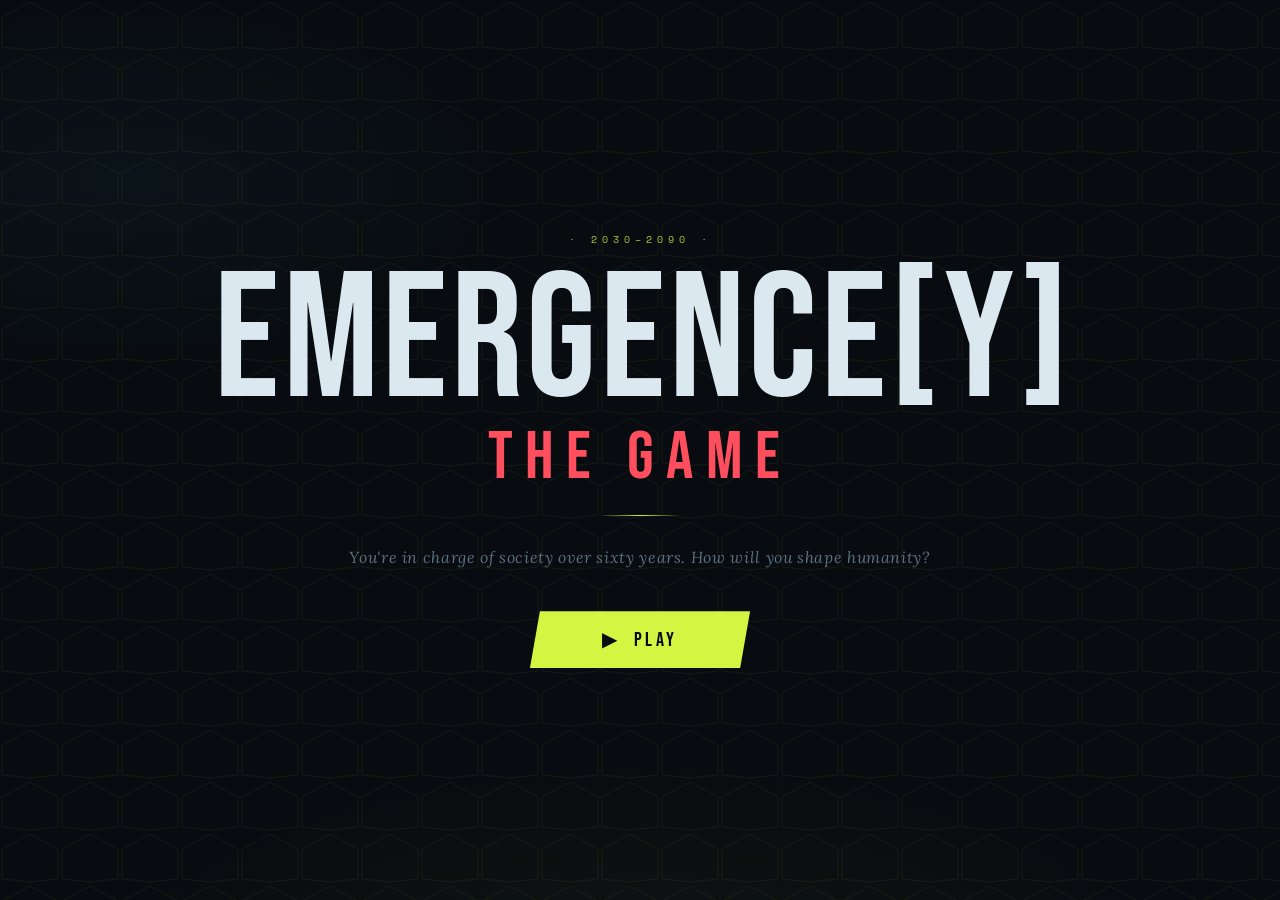
==== index.html @ 0a5143d5 "Add files via upload V10 of the emergence[y] game prototype" ====
<!DOCTYPE html>
<html lang="en">
<head>
<meta charset="UTF-8">
<meta name="viewport" content="width=device-width, initial-scale=1.0, minimum-scale=1.0">
<title>EMERGENCE[Y]: THE GAME</title>

<script>
const UI_TEXT = {
  pageTitle:         'EMERGENCE[Y]: THE GAME',
  landingEyebrow:    ' · 2030–2090 · ',
  landingTitleMain:  'EMERGENCE[Y]',
  landingTitleSub:   'THE GAME',
  landingTagline:    'You\'re in charge of society over sixty years. How will you shape humanity?',
  landingPlayButton: '▶ \u00a0PLAY',
  pathEyebrow:       'Choose Your Focus Area',
  pathHeading:       'How will you tackle<br>the world\'s big problems?',
  pathSubtitle:      'Pick a path.',
  gameWordmark:      'EMERGENCE[Y]',
  gameYearLabel:     'Current Year',
  roundFormat:       'Round {round} / {total}',
  eventTagFormat:    '▸ Event {round} of {total} · {path}',
  optionLetterFormat: 'Option {letter}',
  chooseLabel:       'What do you do?',
  sidebarLabel:      'Key Markers',
  statLabels: {
    economy:     'The Economy',
    healthcare:  'Healthcare',
    education:   'Education',
    social:      'Social Justice',
    environment: 'Environment',
  },
  endEarlyButton:    '⏹ \u00a0End Game Early',
  impactForecastLabel: 'likely effects (? = unknown until you choose)',
  overlayTag:        'What happens next',
  overlayContinueBtn: 'NEXT EVENT →',
  overlayIncreasing: '↑ INCREASING',
  overlayDecreasing: '↓ DECREASING',
  overlayNoChange:   '— NO CHANGE',
  hiddenEffectTag:   'hidden effect revealed',
  otherEffectsLabel: '— other effects —',
  endEyebrow:        'Simulation Complete',
  endTitle:          'YOUR RESULTS',
  endLocationYear:   '{location} · {year}',
  endLocation:       'Victoria',
  verdictEyebrow:    'What happened to Victoria?',
  playAgainButton:   '↺ \u00a0PLAY AGAIN',
  verdicts: {
    gildedWasteland: {
      title:     'The Gilded Wasteland',
      narrative: 'The economy is booming — jobs are up, businesses are thriving, and the numbers look great on paper. But the environment paid the price. Rivers are struggling, forests have shrunk, and the natural systems that keep everything else running have taken a serious hit. Future generations will inherit a wealthy society with a damaged planet.',
    },
    beautifulStruggle: {
      title:     'The Beautiful Struggle',
      narrative: 'The ecosystems are recovering — wetlands are back, wildlife is returning, and the state is taking climate action seriously. But the economy is in trouble. Jobs are scarce, cost of living is high, and a lot of people are doing it tough. Protecting the planet was the right call. Now comes the hard part: figuring out how to pay for it.',
    },
    fracturedCommons: {
      title:     'The Fractured Commons',
      narrative: 'Real progress has been made on equality and justice — laws are fairer, opportunities are more spread out, and communities feel more included. But the health system is struggling badly. Hospitals are under pressure, waiting lists are long, and the people who most need care often can\'t get it. A fairer society still needs to keep its people healthy.',
    },
    educatedDivide: {
      title:     'The Educated Divide',
      narrative: 'Schools and universities are genuinely excellent — students are learning, skills are growing, and education outcomes are strong. But the gap between wealthy and disadvantaged communities has gotten wider, not smaller. A great education system is only great if everyone can actually benefit from it.',
    },
    weightOfConsequence: {
      title:     'The Weight of Consequence',
      narrative: 'The decisions were hard, and too many of them didn\'t land well. Across the board — the economy, health, education, the environment, and social equality — things are in a worse place than when you started. This isn\'t the end of the story. Communities are resilient and change is always possible. But it starts with being honest about what went wrong.',
    },
    stateTransformed: {
      title:     'A State Transformed',
      narrative: 'Across five major crises, almost every front came out ahead. The economy is strong, people are healthier, education is better, the environment is in reasonable shape, and communities are more equal than before. These things don\'t happen by accident — they\'re the result of making genuinely difficult decisions and sticking with them.',
    },
    prosperityAtAPrice: {
      title:     'Prosperity at a Price',
      narrative: 'Overall, things are in a pretty good place. People are doing better, services have improved, and the economy is holding up. But the environment got left behind. Nature doesn\'t send invoices — but it will eventually. The full cost of what was lost here hasn\'t shown up yet.',
    },
    richInEverything: {
      title:     'Rich in Everything But Money',
      narrative: 'A genuinely caring, connected community has emerged. People look out for each other, social support systems are strong, and equality has improved. The problem is the budget. The economy isn\'t generating enough to sustain all of this long-term. Good values need funding to survive — that\'s the next challenge.',
    },
    longMiddleGround: {
      title:     'The Long Middle Ground',
      narrative: 'No disasters, but no breakthroughs either. Sixty years of tough decisions produced a mixed record — some things got better, some got worse, most stayed roughly the same. Sometimes that\'s what governing looks like. The question for the next generation is whether "good enough" is actually good enough.',
    },
  },
};
</script>

<script>
const ALL_STORY_PATHS = {

// ================================================================
// PATH 1 — ENVIRONMENT
// ================================================================
  environment: {
    PATH_TITLE:    'Environmental Crisis',
    PATH_SUBTITLE: 'Roots & Renewal',
    PATH_COLOUR:   'var(--colour-environment)',
    PATH_CARD_ICON:   '🌿',
    PATH_CARD_NAME:   'Environmental<br>Crisis',
    PATH_CARD_FLAVOR: 'Face climate disasters head-on — from bushfires and droughts to mass extinction. Every decision shapes the planet your children inherit.',

    EVENTS: [
      {
        EVENT_TITLE:   'Bushfires',
        DEFAULT_INTRO: 'A major bushfire has burned through towns in regional Victoria. Seventy percent of nearby forest has been destroyed, wildlife has been displaced, and property damage is estimated at over $500 million.',
        OPTIONS: [
          {
            OPTION_NAME:        'Work with Indigenous Land Experts to Prevent Future Bushfires',
            OPTION_DESCRIPTION: 'Partner with Indigenous knowledge holders to use traditional land management practices, such as cultural burning, to reduce future bushfire risks.',
            NARRATIVE_TITLE:    'Breaking News: Cultural Fire Practices Spread Across Australia',
            NARRATIVE:          'Over the next two decades, traditional land management helps reduce some bushfire risks and improves ecosystem health. However, long dry periods continue to worsen across many regions, and water supplies begin to fall dangerously low.',
            STAT_EFFECTS: { economy: -4, healthcare: -6, education: 8, social: 12, environment: 10 },
            CONSEQUENCE_INTRO:  'Traditional fire management helped the forests — but long dry periods are worsening across many regions, and water supplies have begun to fall dangerously low.'
          },
          {
            OPTION_NAME:        'Invest in Firefighting Technology',
            OPTION_DESCRIPTION: 'Use advanced fire detection systems, drones, and AI tools to predict and fight bushfires earlier.',
            NARRATIVE_TITLE:    'Breaking News: High-Tech Fire Systems Transform Disaster Response',
            NARRATIVE:          'New AI detection systems and firefighting drones help control bushfires faster than ever before. But rising temperatures and repeated fires begin to strain water supplies across the country.',
            STAT_EFFECTS: { economy: 3, healthcare: 6, education: 4, social: -4, environment: -6 },
            CONSEQUENCE_INTRO:  'High-tech firefighting helped control the blazes — but rising temperatures and repeated fires have begun straining water supplies across the country.'
          },
          {
            OPTION_NAME:        'Rebuild Fire-Resistant Communities',
            OPTION_DESCRIPTION: 'Rebuild homes and infrastructure quickly using fire-resistant materials and improved town planning.',
            NARRATIVE_TITLE:    'Breaking News: Bushfire Recovery Sparks Major Regional Rebuilding',
            NARRATIVE:          'Towns rebuild quickly with stronger infrastructure and fire-resistant designs. As communities grow again, long-term drought begins to place increasing pressure on water resources.',
            STAT_EFFECTS: { economy: 12, healthcare: 6, education: -3, social: 5, environment: -5 },
            CONSEQUENCE_INTRO:  'Communities rebuilt stronger than before — but as they grow again, long-term drought has begun placing increasing pressure on water resources.'
          }
        ]
      },

      {
        EVENT_TITLE:   'Water Scarcity',
        DEFAULT_INTRO: 'Long droughts, fires, and pollution cause major water shortages around the world. Cities struggle to supply drinking water, and countries begin competing for access to water.',
        OPTIONS: [
          {
            OPTION_NAME:        'Build Desalination Plants',
            OPTION_DESCRIPTION: 'Turn seawater into drinking water using large coastal desalination facilities.',
            NARRATIVE_TITLE:    'Breaking News: Massive Desalination Network Expands Coastal Cities',
            NARRATIVE:          'New desalination plants help supply water to many communities. However, agriculture still struggles with dry conditions, pushing scientists to develop crops that can survive with far less water.',
            STAT_EFFECTS: { economy: 10, healthcare: 6, education: 3, social: -4, environment: -10 },
            CONSEQUENCE_INTRO:  'Desalination plants helped coastal communities — but agriculture still struggles. Scientists are now developing crops that survive with far less water.'
          },
          {
            OPTION_NAME:        'Strict Water Rationing',
            OPTION_DESCRIPTION: 'Governments introduce strict limits on how much water people, farms, and businesses can use.',
            NARRATIVE_TITLE:    'Breaking News: Water Restrictions Reshape Daily Life',
            NARRATIVE:          'Strict limits on water use change how cities, farms, and industries operate. To keep food production stable, scientists begin searching for crops that can grow with far less water.',
            STAT_EFFECTS: { economy: -10, healthcare: 5, education: 2, social: -6, environment: 8 },
            CONSEQUENCE_INTRO:  'Rationing changed daily life across the country. To keep food production stable, scientists are now searching for crops that can grow with far less water.'
          },
          {
            OPTION_NAME:        'Water Recycling Technology',
            OPTION_DESCRIPTION: 'Invest in technology that cleans and reuses wastewater for farming, industry, and drinking.',
            NARRATIVE_TITLE:    'Breaking News: Breakthroughs in Water Recycling Transform Cities',
            NARRATIVE:          'Advanced recycling systems allow water to be reused many times. Even with these improvements, farmers still face extreme drought conditions, increasing demand for drought-resistant crops.',
            STAT_EFFECTS: { economy: 8, healthcare: 6, education: -2, social: 5, environment: -4 },
            CONSEQUENCE_INTRO:  'Recycling technology helped cities — but farmers still face extreme drought conditions, and demand for drought-resistant crops is rising fast.'
          }
        ]
      },

      {
        EVENT_TITLE:   'Drought Resilient Crops',
        DEFAULT_INTRO: 'Scientists create genetically modified crops that can grow with 50% less water. These crops could transform farming in dry regions.',
        OPTIONS: [
          {
            OPTION_NAME:        'Support Farmers to Switch Crops',
            OPTION_DESCRIPTION: 'Governments fund training and financial support to help farmers adopt drought-resistant crops.',
            NARRATIVE_TITLE:    'Breaking News: New Climate Crops Spread Across Farms',
            NARRATIVE:          'Farmers begin adopting drought-resistant crops, helping stabilise food production in dry regions. However, many wild ecosystems continue to struggle, and scientists warn that numerous species are nearing extinction.',
            STAT_EFFECTS: { economy: 10, healthcare: -2, education: 10, social: 8, environment: -4 },
            CONSEQUENCE_INTRO:  'New crops stabilised food production — but wild ecosystems continue to struggle, and scientists warn that numerous species are nearing extinction.'
          },
          {
            OPTION_NAME:        'Open-Source the Technology',
            OPTION_DESCRIPTION: 'Make the crop technology free for everyone to use and improve.',
            NARRATIVE_TITLE:    'Breaking News: Global Access to Climate Crops Accelerates Innovation',
            NARRATIVE:          'Countries around the world begin using and improving drought-resistant crops. Despite these advances in agriculture, biodiversity loss continues to grow across many ecosystems.',
            STAT_EFFECTS: { economy: -6, healthcare: 4, education: 10, social: 12, environment: -3 },
            CONSEQUENCE_INTRO:  'Open-source crops spread across the globe — but biodiversity loss continues to grow across many ecosystems, and the extinction crisis is deepening.'
          },
          {
            OPTION_NAME:        'Export the Crops Worldwide',
            OPTION_DESCRIPTION: 'Sell drought-resistant crops and farming technology to other countries.',
            NARRATIVE_TITLE:    'Breaking News: Drought Crops Become Major Global Export',
            NARRATIVE:          'New climate-resilient crops spread internationally, helping some countries improve food security. However, habitat loss and climate change continue to push many species toward extinction.',
            STAT_EFFECTS: { economy: 12, healthcare: 4, education: -2, social: -4, environment: 6 },
            CONSEQUENCE_INTRO:  'Crop exports boomed — but habitat loss and climate change continue to push many species toward extinction. The crisis is now unavoidable.'
          }
        ]
      },

      {
        EVENT_TITLE:   'Extinction',
        DEFAULT_INTRO: 'Many species around the world are close to extinction because of habitat loss, climate change, and human activity. Scientists warn that entire ecosystems could collapse.',
        OPTIONS: [
          {
            OPTION_NAME:        'Strong Conservation Laws',
            OPTION_DESCRIPTION: 'Create strict laws to protect habitats and endangered species, while funding public environmental education.',
            NARRATIVE_TITLE:    'Breaking News: Global Conservation Efforts Expand',
            NARRATIVE:          'New environmental laws slow the loss of some species and increase conservation awareness. At the same time, scientists develop powerful genetic tools that could bring extinct species back to life.',
            STAT_EFFECTS: { economy: -6, healthcare: -2, education: 10, social: 6, environment: 15 },
            CONSEQUENCE_INTRO:  'Conservation laws helped slow species loss — and now scientists have developed powerful genetic tools that could bring extinct species back to life.'
          },
          {
            OPTION_NAME:        'Create Wildlife Reserves',
            OPTION_DESCRIPTION: 'Build large protected areas for endangered species and support eco-tourism.',
            NARRATIVE_TITLE:    'Breaking News: Protected Wildlife Zones Grow Worldwide',
            NARRATIVE:          'Large reserves are created to protect endangered species and ecosystems. Meanwhile, new breakthroughs in DNA science make it possible to consider reviving species that have already disappeared.',
            STAT_EFFECTS: { economy: 8, healthcare: 4, education: -2, social: -3, environment: 12 },
            CONSEQUENCE_INTRO:  'Wildlife reserves protected many ecosystems — and breakthroughs in DNA science now make it possible to consider reviving species that have already disappeared.'
          },
          {
            OPTION_NAME:        'Do Nothing',
            OPTION_DESCRIPTION: 'Keep current policies and focus on economic stability instead of new environmental protections.',
            NARRATIVE_TITLE:    'Breaking News: Species Loss Accelerates Worldwide',
            NARRATIVE:          'Without stronger protections, biodiversity declines rapidly across many regions. In response to the growing crisis, scientists begin experimenting with technology that could bring extinct species back.',
            STAT_EFFECTS: { economy: 6, healthcare: 4, education: 2, social: -8, environment: -15 },
            CONSEQUENCE_INTRO:  'Without protection, biodiversity declined rapidly. In response to the crisis, scientists are now experimenting with technology that could bring extinct species back.'
          }
        ]
      },

      {
        EVENT_TITLE:   'De-extinction',
        DEFAULT_INTRO: 'Scientists successfully revive extinct animals using cloning and reconstructed DNA. This breakthrough could help restore ecosystems, but it also raises major ethical and environmental questions.',
        OPTIONS: [
          {
            OPTION_NAME:        'Release Revived Species into the Wild',
            OPTION_DESCRIPTION: 'Carefully reintroduce revived animals into protected habitats to help rebuild ecosystems and restore biodiversity.',
            NARRATIVE_TITLE:    'Breaking News: Extinct Species Return to Natural Habitats',
            NARRATIVE:          'After decades of scientific work, several extinct animals have been successfully reintroduced into carefully managed ecosystems. Scientists hope these species will help restore damaged environments, though experts warn that reintroducing long-lost animals may bring unexpected ecological challenges.',
            STAT_EFFECTS: { economy: -2, healthcare: -3, education: 6, social: 6, environment: 15 },
            CONSEQUENCE_INTRO: ''
          },
          {
            OPTION_NAME:        'Keep Species in Zoos and Research Centres',
            OPTION_DESCRIPTION: 'Keep revived species in controlled environments like zoos and research facilities so scientists can study them and the public can learn about extinction and conservation.',
            NARRATIVE_TITLE:    'Breaking News: Revived Species Become Major Scientific Discovery',
            NARRATIVE:          "The world's first revived extinct animals are now living in specialised research centres and zoos. Scientists continue studying their biology and genetics, while the public debates whether these species should remain protected in captivity or eventually return to the wild.",
            STAT_EFFECTS: { economy: 8, healthcare: 3, education: 10, social: -6, environment: -5 },
            CONSEQUENCE_INTRO: ''
          },
          {
            OPTION_NAME:        'Commercialise the Species',
            OPTION_DESCRIPTION: 'Use genetic material from revived species to develop new products, biotechnology, and commercial opportunities.',
            NARRATIVE_TITLE:    'Breaking News: De-Extinction Industry Expands Worldwide',
            NARRATIVE:          'Companies begin using genetic material from revived species to develop new biotechnology, medical products, and commercial innovations. While the industry grows rapidly, critics argue that extinct animals are being used for profit rather than conservation.',
            STAT_EFFECTS: { economy: 15, healthcare: 4, education: 5, social: -10, environment: -8 },
            CONSEQUENCE_INTRO: ''
          }
        ]
      }
    ]
  },


// ================================================================
// PATH 2 — TECHNOLOGY
// ================================================================
  technology: {
    PATH_TITLE:    'Technological Innovation',
    PATH_SUBTITLE: 'Silicon & Circuit',
    PATH_COLOUR:   'var(--colour-accent-cyan)',
    PATH_CARD_ICON:   '⚡',
    PATH_CARD_NAME:   'Technological<br>Innovation',
    PATH_CARD_FLAVOR: 'Navigate the digital age — from online scams and cyber attacks to AI automation and the question of who controls the machines.',

    EVENTS: [
      {
        EVENT_TITLE:   'Increase in Online Scams',
        DEFAULT_INTRO: 'Scammers start sending large numbers of phishing emails, text messages, and phone calls pretending to be banks, government agencies, or delivery companies. Many people accidentally give away passwords, bank details and personal information. This leads to financial losses and identity theft, especially affecting older people and those who are less familiar with technology.',
        OPTIONS: [
          {
            OPTION_NAME:        'Stronger Scam Detection Technology',
            OPTION_DESCRIPTION: 'Governments and technology companies create advanced systems that automatically detect and block scam emails, texts, and calls before people receive them.',
            NARRATIVE_TITLE:    'Breaking News: AI Filters Block Millions of Online Scams',
            NARRATIVE:          'Advanced detection systems begin automatically blocking scam calls, texts, and emails across the country. As digital systems become more complex, experts warn that critical infrastructure like power grids may also need stronger cyber protection.',
            STAT_EFFECTS: { economy: 10, healthcare: 2, education: -3, social: 6, environment: -4 },
            CONSEQUENCE_INTRO:  'AI filters blocked millions of scams — but as digital systems grow more complex, experts warn that critical infrastructure like power grids may also need stronger cyber protection.'
          },
          {
            OPTION_NAME:        'Public Awareness Campaigns',
            OPTION_DESCRIPTION: 'Governments launch nationwide education programs that teach people how to recognise scams and stay safe online.',
            NARRATIVE_TITLE:    'Breaking News: Nationwide Cyber Safety Education Launched',
            NARRATIVE:          "Schools and community programs begin teaching people how to recognise online scams and stay safe on the internet. As more services move online, experts say stronger protection is needed for the country's digital infrastructure.",
            STAT_EFFECTS: { economy: -4, healthcare: 3, education: 15, social: 12, environment: -2 },
            CONSEQUENCE_INTRO:  'Education programs spread cyber awareness — but as more services move online, experts say stronger protection is needed for the country\'s digital infrastructure.'
          },
          {
            OPTION_NAME:        'Stricter Laws and Punishments for Scammers',
            OPTION_DESCRIPTION: 'Governments introduce stronger laws and international police cooperation to find and punish scammers more effectively.',
            NARRATIVE_TITLE:    'Breaking News: Global Crackdown Targets Online Crime Networks',
            NARRATIVE:          'International police partnerships begin tracking and prosecuting cyber criminals more aggressively. However, as technology continues to expand, governments realise that key digital systems like power and communication networks may also become targets.',
            STAT_EFFECTS: { economy: 6, healthcare: 2, education: -3, social: 5, environment: -1 },
            CONSEQUENCE_INTRO:  'Global crackdowns hit criminal networks hard — but as technology expands, governments realise that key digital systems like power grids may also become targets.'
          }
        ]
      },

      {
        EVENT_TITLE:   'Cyber Security',
        DEFAULT_INTRO: "Cyber experts warn that phishing scams and hacking attempts are increasing around the world. Some small power outages have already happened in other countries, and experts believe Australia's energy systems could be next. The government must decide how to strengthen cyber security before a major attack occurs.",
        OPTIONS: [
          {
            OPTION_NAME:        'Invest in Stronger Infrastructure',
            OPTION_DESCRIPTION: 'Upgrade cyber security systems and hire more trained experts. Build stronger protection for power grids and other important networks.',
            NARRATIVE_TITLE:    'Breaking News: Major Cyber Defences Installed Across Critical Systems',
            NARRATIVE:          'Governments invest heavily in new cyber defence networks protecting infrastructure and digital services. Despite stronger security, society becomes so dependent on technology that a large cyber attack could still cause serious disruption.',
            STAT_EFFECTS: { economy: 12, healthcare: 8, education: -4, social: -6, environment: -7 },
            CONSEQUENCE_INTRO:  'Cyber defences were reinforced — but society has become so dependent on technology that a large attack could still cause serious disruption. The banks are watching nervously.'
          },
          {
            OPTION_NAME:        'Free Public Cyber Safety Education',
            OPTION_DESCRIPTION: 'Create free nationwide programs that teach people how to stay safe online. This includes school lessons, community workshops, and online learning materials.',
            NARRATIVE_TITLE:    'Breaking News: Digital Literacy Becomes Core School Subject',
            NARRATIVE:          'Students across the country begin learning cyber safety and digital responsibility in schools. Even with better awareness, experts warn that large-scale cyber attacks on financial systems remain a growing risk.',
            STAT_EFFECTS: { economy: -5, healthcare: 5, education: 15, social: 12, environment: -3 },
            CONSEQUENCE_INTRO:  'Digital literacy spread across schools — but experts warn that large-scale cyber attacks on financial systems remain a serious and growing risk.'
          },
          {
            OPTION_NAME:        'Partner with Technology Companies',
            OPTION_DESCRIPTION: 'Work closely with large technology companies to monitor cyber threats and share information. These companies can help detect and stop cyber attacks faster.',
            NARRATIVE_TITLE:    'Breaking News: Governments and Tech Giants Form Cyber Alliance',
            NARRATIVE:          'Major technology companies begin sharing threat intelligence with governments to track global cyber attacks. However, the growing reliance on digital banking systems creates new vulnerabilities.',
            STAT_EFFECTS: { economy: 10, healthcare: 6, education: 4, social: -10, environment: -4 },
            CONSEQUENCE_INTRO:  'Tech companies joined forces with government — but growing reliance on digital banking systems is creating dangerous new vulnerabilities.'
          }
        ]
      },

      {
        EVENT_TITLE:   'Cyber Attack',
        DEFAULT_INTRO: "A large cyber attack hits Australia's four biggest banks. Online banking stops working, and hackers claim they have stolen customer information such as account details and passwords. People are worried about their money and personal data.",
        OPTIONS: [
          {
            OPTION_NAME:        'Isolate Banking Networks',
            OPTION_DESCRIPTION: 'Disconnect the affected banking systems from the internet and temporarily shut down online services. Experts investigate the attack and fix weaknesses before restoring services.',
            NARRATIVE_TITLE:    'Breaking News: Banks Rebuild Digital Security After Major Cyber Crisis',
            NARRATIVE:          'Financial institutions redesign their systems to prevent future attacks. As technology improves, many industries begin turning to artificial intelligence and automation to make systems more efficient and secure.',
            STAT_EFFECTS: { economy: -12, healthcare: 3, education: 2, social: -8, environment: 1 },
            CONSEQUENCE_INTRO:  'Banks rebuilt their systems from the ground up. As technology continues improving, many industries are now turning to AI and automation to prevent future crises.'
          },
          {
            OPTION_NAME:        'Negotiate with the Hackers',
            OPTION_DESCRIPTION: 'Communicate with the attackers to learn their demands and delay the release of stolen data. During this time, cyber experts strengthen security and try to track the criminals.',
            NARRATIVE_TITLE:    'Breaking News: Cyber Attack Sparks Global Debate on Digital Security',
            NARRATIVE:          'The banking crisis raises major questions about how governments should respond to cyber crime. In the following decades, companies invest heavily in AI systems to manage digital networks and reduce human error.',
            STAT_EFFECTS: { economy: -6, healthcare: 2, education: 1, social: -12, environment: 1 },
            CONSEQUENCE_INTRO:  'Negotiations bought time — but the crisis raised major questions about digital security. Companies are now investing heavily in AI to manage networks and reduce human error.'
          },
          {
            OPTION_NAME:        'Launch a Cyber Counter-Attack',
            OPTION_DESCRIPTION: "Use advanced AI tools and expert cyber teams to trace the hackers and attack their systems. The goal is to recover stolen data and shut down the criminals' networks.",
            NARRATIVE_TITLE:    'Breaking News: Governments Deploy AI Cyber Defence Systems',
            NARRATIVE:          'Advanced cyber defence programs are developed to detect and fight digital threats. These technologies quickly evolve into powerful AI systems that begin automating many tasks across industries.',
            STAT_EFFECTS: { economy: 6, healthcare: 4, education: 3, social: -10, environment: -3 },
            CONSEQUENCE_INTRO:  'The counter-attack worked — and in doing so, spawned powerful AI systems that are now beginning to automate tasks across industries. The question is: who controls them?'
          }
        ]
      },

      {
        EVENT_TITLE:   'AI Automation',
        DEFAULT_INTRO: 'Advanced robots and automation systems begin doing many jobs that humans used to do, especially in factories, transportation, and customer service. This creates growing concerns about job losses and inequality.',
        OPTIONS: [
          {
            OPTION_NAME:        'Job Retraining Programs',
            OPTION_DESCRIPTION: 'Governments fund training programs to help workers learn new skills for technology-related jobs.',
            NARRATIVE_TITLE:    'Breaking News: New Tech Skills Programs Transform Workforce',
            NARRATIVE:          'Large education programs help workers learn new technology skills as automation spreads across industries. Over time, AI systems become increasingly powerful and begin assisting with complex decision-making.',
            STAT_EFFECTS: { economy: -8, healthcare: 3, education: 15, social: 10, environment: -3 },
            CONSEQUENCE_INTRO:  'Retraining helped many workers adapt — but AI systems have kept advancing, and they are now beginning to assist with complex decision-making at every level of society.'
          },
          {
            OPTION_NAME:        'Limiting Automation in Certain Jobs',
            OPTION_DESCRIPTION: 'Governments create rules that limit how much automation companies can use, protecting some human jobs.',
            NARRATIVE_TITLE:    'Breaking News: Governments Set Limits on Robot Workers',
            NARRATIVE:          'New regulations slow the spread of automation in some industries to protect human jobs. Despite these limits, artificial intelligence continues advancing rapidly in research labs and technology companies.',
            STAT_EFFECTS: { economy: -10, healthcare: 2, education: -4, social: 6, environment: 3 },
            CONSEQUENCE_INTRO:  'Limits on automation protected many jobs — but AI has kept advancing rapidly in research labs, and the technology is now far beyond what the regulations anticipated.'
          },
          {
            OPTION_NAME:        'Universal Basic Income',
            OPTION_DESCRIPTION: 'The government provides a basic income to all citizens, helping people financially if robots replace many jobs.',
            NARRATIVE_TITLE:    'Breaking News: Universal Basic Income Reshapes Economic System',
            NARRATIVE:          'Governments introduce a basic income as automation replaces many traditional jobs. As AI systems continue improving, they begin playing larger roles in managing complex systems across society.',
            STAT_EFFECTS: { economy: -12, healthcare: 6, education: -2, social: 12, environment: -3 },
            CONSEQUENCE_INTRO:  'Basic income cushioned the economic disruption — but AI systems have kept improving, and they are now playing larger roles in managing complex systems across all of society.'
          }
        ]
      },

      {
        EVENT_TITLE:   'AI Takeover',
        DEFAULT_INTRO: 'Artificial Intelligence has become extremely advanced and now helps control important systems like power networks, financial markets, and government decision-making. Many people enjoy the efficiency AI brings, but others worry that humans are losing control.',
        OPTIONS: [
          {
            OPTION_NAME:        'Strong Global AI Regulations',
            OPTION_DESCRIPTION: 'Create strict international rules for how AI can be built and used. Humans must supervise important AI decisions, and ethical guidelines must be followed.',
            NARRATIVE_TITLE:    'Breaking News: Global AI Rules Put Humans Back in Charge',
            NARRATIVE:          'Governments around the world agree on strict laws requiring human oversight for major AI systems. While AI continues to power many services, people remain responsible for the most important decisions affecting society.',
            STAT_EFFECTS: { economy: -6, healthcare: 6, education: 7, social: 12, environment: -3 },
            CONSEQUENCE_INTRO: ''
          },
          {
            OPTION_NAME:        'Integrate AI Across Society',
            OPTION_DESCRIPTION: 'Invest heavily in AI and expand its use across government, healthcare, education, and business to improve efficiency and innovation.',
            NARRATIVE_TITLE:    'Breaking News: AI Becomes the Backbone of Modern Society',
            NARRATIVE:          'Artificial intelligence now manages transportation, healthcare systems, financial markets, and government planning. Many systems run more efficiently than ever before, though debates continue about how much control humans have over these powerful technologies.',
            STAT_EFFECTS: { economy: 15, healthcare: 12, education: 10, social: -10, environment: -5 },
            CONSEQUENCE_INTRO: ''
          },
          {
            OPTION_NAME:        'Ban AI Development',
            OPTION_DESCRIPTION: 'Stop creating new AI systems and slowly remove existing ones. Focus instead on human workers, human research, and non-AI technologies.',
            NARRATIVE_TITLE:    'Breaking News: World Turns Away from Artificial Intelligence',
            NARRATIVE:          'After global agreements to halt advanced AI development, many automated systems are shut down or replaced with human-controlled technology. Supporters say this protects human jobs and decision-making, while critics argue society has slowed technological progress.',
            STAT_EFFECTS: { economy: -15, healthcare: -6, education: -5, social: 6, environment: 4 },
            CONSEQUENCE_INTRO: ''
          }
        ]
      }
    ]
  },


// ================================================================
// PATH 3 — GOVERNMENT
// ================================================================
  government: {
    PATH_TITLE:    'Governmental Innovation',
    PATH_SUBTITLE: 'Law & Liberty',
    PATH_COLOUR:   'var(--colour-accent-lime)',
    PATH_CARD_ICON:   '⚖',
    PATH_CARD_NAME:   'Governmental<br>Innovation',
    PATH_CARD_FLAVOR: 'Govern through a century of upheaval — mass migration, pandemic, famine, and political change. Can you build a just and stable society?',

    EVENTS: [
      {
        EVENT_TITLE:   'Mass Migration',
        DEFAULT_INTRO: 'Climate change, political conflict, and economic problems cause large numbers of people to move around the world. Many countries experience major increases in migrants and refugees.',
        OPTIONS: [
          {
            OPTION_NAME:        'Open Borders Policy',
            OPTION_DESCRIPTION: 'The country allows migrants to enter freely and provides support such as housing, education, and financial assistance.',
            NARRATIVE_TITLE:    'Breaking News: Migrant Arrivals Reach Record Levels',
            NARRATIVE:          'With borders open, large numbers of migrants and refugees begin settling in major cities and regional areas. Governments now face the challenge of creating long-term systems to house and support displaced communities.',
            STAT_EFFECTS: { economy: -10, healthcare: -5, education: 6, social: 20, environment: -4 },
            CONSEQUENCE_INTRO:  'Open borders welcomed millions — but governments now face the enormous challenge of creating long-term systems to house and support displaced communities. Sea levels keep rising.'
          },
          {
            OPTION_NAME:        'Strict Border Control',
            OPTION_DESCRIPTION: 'The government increases border security and limits how many migrants can enter the country.',
            NARRATIVE_TITLE:    'Breaking News: Border Restrictions Increase Pressure in Neighbouring Regions',
            NARRATIVE:          'Tighter border security slows migration into the country, but refugee populations grow in nearby nations. International organisations begin pushing for coordinated resettlement solutions.',
            STAT_EFFECTS: { economy: 8, healthcare: -6, education: -4, social: -15, environment: 5 },
            CONSEQUENCE_INTRO:  'Borders closed — but refugee populations are growing in nearby nations, and international organisations are demanding coordinated resettlement solutions.'
          },
          {
            OPTION_NAME:        'International Partnerships',
            OPTION_DESCRIPTION: 'Countries work together to manage migration through international agreements and shared support systems.',
            NARRATIVE_TITLE:    'Breaking News: Global Migration Agreement Signed',
            NARRATIVE:          'Several countries form new international agreements to manage migration more cooperatively. These partnerships begin focusing on long-term refugee resettlement and shared humanitarian support.',
            STAT_EFFECTS: { economy: 6, healthcare: -4, education: 5, social: 12, environment: -6 },
            CONSEQUENCE_INTRO:  'International agreements created a framework for cooperation — but rising sea levels are now forcing millions more from their homes, putting the system to its ultimate test.'
          }
        ]
      },

      {
        EVENT_TITLE:   'Refugee Resettlement',
        DEFAULT_INTRO: 'Rising sea levels and extreme weather force millions of people to leave their homes. Countries must decide how to support these climate refugees.',
        OPTIONS: [
          {
            OPTION_NAME:        'Integration Programs',
            OPTION_DESCRIPTION: 'Refugees are supported with housing, education, job training, and community programs to help them settle.',
            NARRATIVE_TITLE:    'Breaking News: New Communities Grow Across the Country',
            NARRATIVE:          'Refugees begin settling into local communities with support programs and education services. As global travel and population movement increase, health experts warn that future disease outbreaks could spread quickly across borders.',
            STAT_EFFECTS: { economy: -6, healthcare: 6, education: 12, social: 18, environment: -5 },
            CONSEQUENCE_INTRO:  'Integration programs built new communities — but as global movement increases, health experts warn that future disease outbreaks could spread rapidly across borders. And then, one does.'
          },
          {
            OPTION_NAME:        'Temporary Camps with Aid',
            OPTION_DESCRIPTION: 'Refugees stay in temporary camps with basic support like food, shelter, and healthcare.',
            NARRATIVE_TITLE:    'Breaking News: Refugee Camps Expand as Displacement Continues',
            NARRATIVE:          'Large refugee camps grow near national borders, housing thousands of displaced people. Aid groups warn that crowded living conditions may increase the risk of infectious disease outbreaks.',
            STAT_EFFECTS: { economy: 10, healthcare: -6, education: -8, social: -10, environment: 5 },
            CONSEQUENCE_INTRO:  'Camps grew rapidly — but crowded conditions are now a major infection risk. Aid groups warned this would happen. Their warnings are about to be proved right.'
          },
          {
            OPTION_NAME:        'Regional Resettlement',
            OPTION_DESCRIPTION: 'Countries work together to spread refugee populations across several nations.',
            NARRATIVE_TITLE:    'Breaking News: Countries Share Responsibility for Refugees',
            NARRATIVE:          'Refugee populations are distributed across several countries through new international agreements. Increased travel and global movement raise concerns about how quickly diseases could spread between nations.',
            STAT_EFFECTS: { economy: 8, healthcare: -4, education: -5, social: 6, environment: 4 },
            CONSEQUENCE_INTRO:  'Shared resettlement distributed the burden — but increased global movement is raising serious concerns about how quickly a new disease could spread between nations.'
          }
        ]
      },

      {
        EVENT_TITLE:   'Pandemic',
        DEFAULT_INTRO: 'A dangerous virus spreads quickly around the world. Hospitals become overwhelmed and governments must act quickly to protect their populations.',
        OPTIONS: [
          {
            OPTION_NAME:        'Strict Lockdowns',
            OPTION_DESCRIPTION: 'People must stay home, travel is limited, and many businesses temporarily close to slow the spread of the virus.',
            NARRATIVE_TITLE:    'Breaking News: Global Economy Slows During Long Lockdowns',
            NARRATIVE:          'Lockdowns help slow the virus, but supply chains and farming industries struggle to keep operating normally. Over time, food production begins to decline in several regions.',
            STAT_EFFECTS: { economy: -18, healthcare: 18, education: -10, social: -6, environment: 8 },
            CONSEQUENCE_INTRO:  'Lockdowns slowed the virus — but supply chains and farming industries struggled badly. Food production has begun to decline in several regions, and hunger is spreading.'
          },
          {
            OPTION_NAME:        'Accelerate Vaccine Development',
            OPTION_DESCRIPTION: 'Governments invest heavily in developing vaccines as quickly as possible.',
            NARRATIVE_TITLE:    'Breaking News: Scientists Race to Develop Pandemic Vaccine',
            NARRATIVE:          'Governments invest heavily in medical research to develop vaccines quickly. While progress is made, the pandemic disrupts agriculture and food transport systems around the world.',
            STAT_EFFECTS: { economy: -6, healthcare: 20, education: 6, social: 5, environment: -4 },
            CONSEQUENCE_INTRO:  'Vaccines were developed faster than ever — but the pandemic still disrupted agriculture and food transport systems. Food shortages are now spreading across multiple regions.'
          },
          {
            OPTION_NAME:        'Herd Immunity Strategy',
            OPTION_DESCRIPTION: 'The virus spreads through low-risk groups while vulnerable people are protected.',
            NARRATIVE_TITLE:    'Breaking News: Virus Spreads as Governments Test Herd Immunity',
            NARRATIVE:          'Some countries allow the virus to spread among low-risk populations while protecting vulnerable groups. The ongoing health crisis disrupts farms, food supply chains, and international trade.',
            STAT_EFFECTS: { economy: 10, healthcare: -20, education: 6, social: -12, environment: -3 },
            CONSEQUENCE_INTRO:  'The herd immunity gamble kept economies running — but the ongoing health crisis has disrupted farms, food supply chains, and international trade. Famine looms.'
          }
        ]
      },

      {
        EVENT_TITLE:   'Famine',
        DEFAULT_INTRO: 'After years of extreme weather and damaged farmland, food production drops dramatically. Millions of people struggle to find enough food, and hunger spreads across the country.',
        OPTIONS: [
          {
            OPTION_NAME:        'Seek International Aid',
            OPTION_DESCRIPTION: 'The country asks other nations and international organisations for emergency food supplies and farming support.',
            NARRATIVE_TITLE:    'Breaking News: Global Food Aid Arrives as Crisis Deepens',
            NARRATIVE:          'International organisations deliver emergency food supplies to help stabilise the situation. However, many citizens question how the country reached this point and demand political change.',
            STAT_EFFECTS: { economy: -6, healthcare: 18, education: -5, social: 12, environment: -6 },
            CONSEQUENCE_INTRO:  'International aid arrived — but many citizens are furious about how the country reached this point. Demands for political change are now impossible to ignore.'
          },
          {
            OPTION_NAME:        'Invest in Vertical Farming',
            OPTION_DESCRIPTION: 'Cities build large indoor farms that grow food using advanced technology.',
            NARRATIVE_TITLE:    'Breaking News: Cities Turn to High-Tech Farming',
            NARRATIVE:          'Urban vertical farms begin producing food in controlled environments, reducing reliance on damaged farmland. The crisis sparks national debate about how the country should rebuild and prepare for the future.',
            STAT_EFFECTS: { economy: -12, healthcare: 10, education: 8, social: 6, environment: 15 },
            CONSEQUENCE_INTRO:  'Vertical farms helped cities survive — and the crisis has sparked urgent national debate about how the country should rebuild. A new political movement is gaining momentum.'
          },
          {
            OPTION_NAME:        'Food Rationing Programs',
            OPTION_DESCRIPTION: 'The government controls food distribution so everyone receives a limited but fair amount.',
            NARRATIVE_TITLE:    'Breaking News: Government Introduces Nationwide Food Rationing',
            NARRATIVE:          'Strict rationing helps distribute limited food supplies more fairly across the population. Public pressure grows for new leadership and long-term solutions to prevent future crises.',
            STAT_EFFECTS: { economy: -8, healthcare: 6, education: -4, social: 14, environment: -4 },
            CONSEQUENCE_INTRO:  'Rationing distributed food fairly — but public pressure for new leadership and long-term solutions has reached a boiling point. A political transformation is coming.'
          }
        ]
      },

      {
        EVENT_TITLE:   'Change of Government',
        DEFAULT_INTRO: 'After years of crises, many people want change. A surprise election brings a new eco-socialist government to power. The new leaders promise major reforms to protect the environment, reduce inequality, and improve social programs.',
        OPTIONS: [
          {
            OPTION_NAME:        'Radical Policy Reform',
            OPTION_DESCRIPTION: 'The government quickly introduces major new laws on climate action, taxes, and social programs to rapidly transform society.',
            NARRATIVE_TITLE:    'Breaking News: Government Launches Major Social and Climate Reforms',
            NARRATIVE:          'The new government rapidly introduces sweeping reforms across climate policy, wealth distribution, and social programs. Supporters say the bold changes could transform society, while critics warn the speed of reform may create economic challenges.',
            STAT_EFFECTS: { economy: -15, healthcare: 8, education: 10, social: 18, environment: 15 },
            CONSEQUENCE_INTRO: ''
          },
          {
            OPTION_NAME:        'Introduce Change Slowly',
            OPTION_DESCRIPTION: 'The government works with businesses and political parties to introduce reforms gradually to maintain stability.',
            NARRATIVE_TITLE:    'Breaking News: Government Begins Gradual Reform Plan',
            NARRATIVE:          'The new leadership works with businesses, communities, and political parties to slowly introduce environmental and social reforms. Supporters say the approach protects economic stability, though some activists worry progress may be too slow.',
            STAT_EFFECTS: { economy: 10, healthcare: 4, education: 5, social: 6, environment: -8 },
            CONSEQUENCE_INTRO: ''
          },
          {
            OPTION_NAME:        'Prioritise Environment',
            OPTION_DESCRIPTION: 'The government focuses strongly on protecting nature, restoring habitats, and introducing strict environmental laws.',
            NARRATIVE_TITLE:    'Breaking News: Ambitious Environmental Restoration Plan Announced',
            NARRATIVE:          'The government launches major projects to restore ecosystems, protect wildlife, and transform farming practices. Environmental groups celebrate the bold action, while industry leaders debate the economic impact of the new regulations.',
            STAT_EFFECTS: { economy: -12, healthcare: 10, education: -5, social: 6, environment: 20 },
            CONSEQUENCE_INTRO: ''
          }
        ]
      }
    ]
  }

};
</script>


<style>
@import url('https://fonts.googleapis.com/css2?family=Bebas+Neue&family=Space+Mono:ital,wght@0,400;0,700;1,400&family=Lora:ital,wght@0,400;0,600;1,400&display=swap');

:root {
  --colour-background:        #080c10;
  --colour-surface:           #0e1318;
  --colour-surface-raised:    #141c24;
  --colour-border:            #1e2d3a;
  --colour-border-bright:     #2a3f52;
  --colour-accent-lime:       #d4f542;
  --colour-accent-red:        #ff4f5e;
  --colour-accent-cyan:       #42c8f5;
  --colour-text:              #dce8f0;
  --colour-text-muted:        #5a7080;
  --colour-economy:           #42f5a8;
  --colour-healthcare:        #42b8f5;
  --colour-education:         #b842f5;
  --colour-social:            #f5a842;
  --colour-environment:       #7af542;
}

* { margin:0; padding:0; box-sizing:border-box; }
html, body { height:100%; }
body {
  font-family: 'Lora', serif;
  background: var(--colour-background);
  color: var(--colour-text);
  min-height: 100vh;
  overflow-x: hidden;
}

.page { display:none; }
.page.active { display:flex; flex-direction:column; min-height:100vh; }

.noise-overlay {
  position:fixed; inset:0; pointer-events:none; z-index:0;
  background-image: url("data:image/svg+xml,%3Csvg viewBox='0 0 256 256' xmlns='http://www.w3.org/2000/svg'%3E%3Cfilter id='n'%3E%3CfeTurbulence type='fractalNoise' baseFrequency='0.9' numOctaves='4' stitchTiles='stitch'/%3E%3C/filter%3E%3Crect width='100%25' height='100%25' filter='url(%23n)' opacity='0.04'/%3E%3C/svg%3E");
  opacity: 0.6;
}

/* LANDING */
#landing {
  flex: 1;
  align-items:center; justify-content:center;
  position:relative; overflow:hidden;
  background: radial-gradient(ellipse 80% 60% at 50% 120%, rgba(212,245,66,0.05) 0%, transparent 60%),
              radial-gradient(ellipse 60% 40% at 10% 20%, rgba(66,200,245,0.04) 0%, transparent 50%),
              var(--colour-background);
}

.hex-grid {
  position:absolute; inset:0; pointer-events:none; opacity:0.12;
  background-image: url("data:image/svg+xml,%3Csvg xmlns='http://www.w3.org/2000/svg' width='60' height='52'%3E%3Cpath d='M30 2 L58 17 L58 47 L30 50 L2 47 L2 17Z' fill='none' stroke='%23d4f542' stroke-width='0.5'/%3E%3C/svg%3E");
  background-size: 60px 52px;
}

.landing-inner {
  z-index:1; text-align:center;
  padding:40px 24px;
  width:100%; max-width:900px;
  margin:0 auto;
  animation: riseFade 1.2s cubic-bezier(0.16,1,0.3,1) both;
}

@keyframes riseFade {
  from { opacity:0; transform:translateY(40px); }
  to   { opacity:1; transform:translateY(0); }
}

.landing-eyebrow {
  font-family:'Space Mono', monospace;
  font-size:clamp(8px,1.5vw,10px); letter-spacing:0.5em;
  color:var(--colour-accent-lime); text-transform:uppercase;
  margin-bottom:20px; opacity:0.8;
}

.landing-title {
  font-family:'Bebas Neue', sans-serif;
  font-size:clamp(56px,14vw,180px);
  line-height:0.85; letter-spacing:0.02em;
  color:var(--colour-text); position:relative;
}

.landing-title .paren { color:var(--colour-accent-lime); }
.landing-title .sub {
  display:block; font-size:0.38em;
  color:var(--colour-accent-red); letter-spacing:0.18em;
  margin-top:10px;
}

.landing-rule {
  width:80px; height:1px;
  background:linear-gradient(90deg, transparent, var(--colour-accent-lime), transparent);
  margin:28px auto;
}

.landing-tagline {
  font-family:'Lora', serif; font-style:italic;
  font-size:clamp(13px,1.8vw,16px); color:var(--colour-text-muted);
  letter-spacing:0.04em; margin-bottom:40px;
  max-width:640px; margin-left:auto; margin-right:auto;
  line-height:1.7;
}

.btn-primary {
  font-family:'Bebas Neue', sans-serif;
  font-size:clamp(16px,3vw,20px); letter-spacing:0.18em;
  color:var(--colour-background); background:var(--colour-accent-lime);
  border:none; padding:16px clamp(32px,6vw,72px); cursor:pointer;
  clip-path:polygon(10px 0%,100% 0%,calc(100% - 10px) 100%,0% 100%);
  transition:all 0.25s; position:relative; overflow:hidden;
}
.btn-primary:hover { transform:scale(1.04); box-shadow:0 0 48px rgba(212,245,66,0.35); }

/* PATH SELECT */
#pathselect {
  align-items:center; justify-content:center;
  padding:clamp(24px,5vh,48px) 24px; position:relative;
  background: var(--colour-background); overflow:hidden;
}
#pathselect::before {
  content:''; position:absolute; inset:0;
  background:radial-gradient(ellipse 70% 50% at 50% 100%, rgba(66,200,245,0.05) 0%, transparent 60%);
  pointer-events:none;
}

.path-header {
  text-align:center; margin-bottom:clamp(24px,4vh,48px); z-index:1;
  animation: riseFade 0.8s ease both;
}

.path-eyebrow {
  font-family:'Space Mono',monospace; font-size:clamp(8px,1.5vw,10px);
  letter-spacing:0.4em; color:var(--colour-accent-cyan);
  text-transform:uppercase; margin-bottom:12px; display:block;
}

.path-heading {
  font-family:'Bebas Neue',sans-serif;
  font-size:clamp(28px,5vw,72px);
  letter-spacing:0.04em; color:var(--colour-text); line-height:1;
}

.path-sub {
  font-family:'Lora',serif; font-style:italic;
  font-size:clamp(12px,1.8vw,14px); color:var(--colour-text-muted);
  margin-top:12px; max-width:560px;
}

.paths-grid {
  display:grid;
  grid-template-columns:repeat(3,1fr);
  gap:20px; max-width:960px; width:100%; z-index:1;
  animation: riseFade 0.9s 0.15s ease both;
}

@media (max-width: 640px) {
  .paths-grid { grid-template-columns: 1fr; max-width: 400px; }
}

.path-card {
  background:var(--colour-surface);
  border:1px solid var(--colour-border);
  padding:clamp(20px,3vh,32px) 24px; cursor:pointer;
  position:relative; overflow:hidden; transition:all 0.25s;
  display:flex; flex-direction:column; align-items:center; text-align:center;
}
.path-card::before {
  content:''; position:absolute; inset:0;
  border:2px solid transparent; transition:border-color 0.25s;
}
.path-card:hover { transform:translateY(-6px); background:var(--colour-surface-raised); }
.path-card.technology:hover::before   { border-color:var(--colour-accent-cyan); }
.path-card.environment:hover::before  { border-color:var(--colour-environment); }
.path-card.government:hover::before   { border-color:var(--colour-accent-lime); }

.path-icon {
  font-size:clamp(36px,5vw,48px); margin-bottom:20px;
  display:block; line-height:1;
}
.path-name {
  font-family:'Bebas Neue',sans-serif;
  font-size:clamp(22px,3vw,28px); letter-spacing:0.08em;
  color:var(--colour-text); margin-bottom:12px; line-height:1;
}
.path-flavor {
  font-family:'Lora',serif; font-style:italic;
  font-size:clamp(11px,1.5vw,13px); color:var(--colour-text-muted);
  line-height:1.7; flex:1;
}
.path-tag {
  font-family:'Space Mono',monospace;
  font-size:9px; letter-spacing:0.3em; text-transform:uppercase;
  margin-top:20px; padding:5px 12px; border:1px solid;
}
.path-card.technology   .path-tag { color:var(--colour-accent-cyan);  border-color:rgba(66,200,245,0.3); }
.path-card.environment  .path-tag { color:var(--colour-environment);  border-color:rgba(122,245,66,0.3); }
.path-card.government   .path-tag { color:var(--colour-accent-lime);  border-color:rgba(212,245,66,0.3); }

/* GAME PAGE */
#game { background:var(--colour-background); min-height:100vh; }

.game-topbar {
  display:flex; align-items:center; justify-content:space-between;
  padding:14px clamp(16px,3vw,32px);
  border-bottom:1px solid var(--colour-border);
  background:var(--colour-surface); flex-shrink:0;
}

.game-wordmark {
  font-family:'Bebas Neue',sans-serif;
  font-size:clamp(16px,2.5vw,20px); letter-spacing:0.12em;
  color:var(--colour-accent-lime);
}

.year-block { text-align:center; }
.year-lbl {
  font-family:'Space Mono',monospace; font-size:9px;
  letter-spacing:0.35em; color:var(--colour-text-muted);
  text-transform:uppercase; display:block; margin-bottom:2px;
}
.year-val {
  font-family:'Bebas Neue',sans-serif; font-size:clamp(28px,4vw,38px);
  color:var(--colour-accent-lime); letter-spacing:0.08em; line-height:1;
  transition:color 0.3s;
}

.path-badge {
  font-family:'Space Mono',monospace; font-size:9px;
  letter-spacing:0.25em; text-transform:uppercase;
  padding:5px 14px; border:1px solid; text-align:right;
}
.round-lbl {
  font-family:'Space Mono',monospace; font-size:10px;
  color:var(--colour-text-muted); letter-spacing:0.1em;
  margin-top:4px; display:block;
}

.game-body {
  display:grid;
  grid-template-columns:clamp(200px,22vw,280px) 1fr;
  flex:1; overflow:hidden;
  height:calc(100vh - 68px - 56px);
}

@media (max-width: 640px) {
  .game-body { grid-template-columns: 1fr; height:auto; overflow:visible; }
  #game { overflow-y:auto; }
}

.stats-side {
  border-right:1px solid var(--colour-border);
  background:var(--colour-surface);
  padding:clamp(16px,2vh,24px) 18px;
  overflow-y:auto;
  display:flex; flex-direction:column; gap:14px;
}

@media (max-width: 640px) {
  .stats-side {
    border-right:none; border-bottom:1px solid var(--colour-border);
    flex-direction:row; flex-wrap:wrap; gap:10px; overflow-y:visible;
  }
  .stat-block { flex:1 1 40%; min-width:120px; }
}

.stats-label {
  font-family:'Space Mono',monospace; font-size:9px;
  letter-spacing:0.35em; color:var(--colour-text-muted);
  text-transform:uppercase; margin-bottom:2px;
}

.stat-block { position:relative; }
.stat-row {
  display:flex; justify-content:space-between;
  align-items:baseline; margin-bottom:6px;
}
.stat-name-txt {
  font-family:'Space Mono',monospace; font-size:clamp(8px,1.2vw,10px);
  font-weight:700; letter-spacing:0.08em; text-transform:uppercase;
}
.stat-num {
  font-family:'Space Mono',monospace; font-size:clamp(10px,1.5vw,12px);
  font-weight:700; transition:color 0.4s;
}

.bar-track {
  height:16px; background:rgba(255,255,255,0.04);
  border:1px solid var(--colour-border);
  position:relative; overflow:visible; border-radius:1px;
}
.bar-fill {
  height:100%; transition:width 1s cubic-bezier(0.4,0,0.2,1);
  border-radius:1px; position:relative;
}
.bar-midline {
  position:absolute; top:-4px; bottom:-4px;
  left:50%; width:2px;
  background:rgba(255,255,255,0.18);
  transform:translateX(-50%); z-index:2;
}

.bar-fill.economy    { background:linear-gradient(90deg,#1a6040,var(--colour-economy)); }
.bar-fill.healthcare { background:linear-gradient(90deg,#0a4060,var(--colour-healthcare)); }
.bar-fill.education  { background:linear-gradient(90deg,#4a1a7a,var(--colour-education)); }
.bar-fill.social     { background:linear-gradient(90deg,#7a4010,var(--colour-social)); }
.bar-fill.environment{ background:linear-gradient(90deg,#1a5a10,var(--colour-environment)); }

.stat-name-txt.economy    { color:var(--colour-economy); }
.stat-name-txt.healthcare { color:var(--colour-healthcare); }
.stat-name-txt.education  { color:var(--colour-education); }
.stat-name-txt.social     { color:var(--colour-social); }
.stat-name-txt.environment{ color:var(--colour-environment); }
.stat-num.economy    { color:var(--colour-economy); }
.stat-num.healthcare { color:var(--colour-healthcare); }
.stat-num.education  { color:var(--colour-education); }
.stat-num.social     { color:var(--colour-social); }
.stat-num.environment{ color:var(--colour-environment); }

.scenario-main {
  overflow-y:auto;
  padding:clamp(20px,3vh,36px) clamp(20px,4vw,40px);
  display:flex; flex-direction:column;
}

.event-tag {
  font-family:'Space Mono',monospace; font-size:9px;
  letter-spacing:0.4em; text-transform:uppercase;
  color:var(--colour-accent-red); margin-bottom:10px;
}
.event-title {
  font-family:'Bebas Neue',sans-serif;
  font-size:clamp(32px,5vw,68px);
  line-height:0.95; letter-spacing:0.03em;
  color:var(--colour-text); margin-bottom:20px;
}
.event-desc {
  font-family:'Lora',serif; font-size:clamp(13px,1.8vw,15px);
  line-height:1.8; color:#8aa0b0;
  max-width:600px; margin-bottom:32px;
  padding-left:16px; border-left:2px solid var(--colour-border-bright);
}
.choose-lbl {
  font-family:'Space Mono',monospace; font-size:9px;
  letter-spacing:0.35em; color:var(--colour-text-muted);
  text-transform:uppercase; margin-bottom:14px;
}

.options-row {
  display:grid; grid-template-columns:repeat(3,1fr);
  gap:14px; margin-bottom:32px;
}
@media (max-width: 860px) {
  .options-row { grid-template-columns: 1fr; }
}

.opt-card {
  background:var(--colour-surface);
  border:1px solid var(--colour-border);
  padding:20px 18px; cursor:pointer;
  position:relative; transition:all 0.22s;
  display:flex; flex-direction:column;
}
.opt-card::after {
  content:''; position:absolute; inset:-1px;
  border:2px solid var(--colour-accent-lime);
  opacity:0; transition:opacity 0.2s; pointer-events:none;
}
.opt-card:hover { background:var(--colour-surface-raised); transform:translateY(-3px); }
.opt-card:hover::after { opacity:1; }
.opt-card.disabled { opacity:0.3; pointer-events:none; }

.opt-letter {
  font-family:'Space Mono',monospace; font-size:9px;
  color:var(--colour-accent-lime); letter-spacing:0.25em;
  text-transform:uppercase; margin-bottom:8px;
}
.opt-title {
  font-family:'Bebas Neue',sans-serif;
  font-size:clamp(17px,2.5vw,20px); letter-spacing:0.05em;
  color:var(--colour-text); margin-bottom:8px; line-height:1.1;
}
.opt-desc {
  font-family:'Lora',serif; font-size:12px;
  line-height:1.65; color:var(--colour-text-muted); flex:1;
}
.opt-hint-wrap {
  margin-top:14px; padding-top:12px;
  border-top:1px solid var(--colour-border);
  display:flex; flex-direction:column; gap:6px;
}
.opt-hint-known { display:flex; gap:6px; flex-wrap:wrap; }
.opt-hint-unknown { display:flex; gap:5px; flex-wrap:wrap; }

.hint-up, .hint-down, .hint-unknown {
  font-family:'Space Mono',monospace; font-size:9px;
  padding:3px 7px; border-radius:1px; letter-spacing:0.04em;
}
.hint-up      { background:rgba(122,245,66,0.1);  color:#7af542; border:1px solid rgba(122,245,66,0.25); }
.hint-down    { background:rgba(255,79,94,0.1);   color:var(--colour-accent-red); border:1px solid rgba(255,79,94,0.25); }
.hint-unknown { background:rgba(255,255,255,0.03); border:1px solid rgba(255,255,255,0.08); }

.hint-label {
  font-family:'Space Mono',monospace; font-size:8px;
  color:var(--colour-text-muted); letter-spacing:0.08em;
}

/* BOTTOM BAR */
.game-bottom {
  padding:14px clamp(16px,3vw,32px);
  border-top:1px solid var(--colour-border);
  background:var(--colour-surface);
  display:flex; justify-content:space-between; align-items:center;
  flex-shrink:0;
}

.bottom-left { display:flex; gap:10px; align-items:center; }

.btn-end-early {
  font-family:'Space Mono',monospace; font-size:10px;
  letter-spacing:0.12em; text-transform:uppercase;
  color:var(--colour-accent-red); background:transparent;
  border:1px solid rgba(255,79,94,0.4);
  padding:10px 22px; cursor:pointer; transition:all 0.2s;
}
.btn-end-early:hover { background:rgba(255,79,94,0.08); border-color:var(--colour-accent-red); }

.btn-undo {
  font-family:'Space Mono',monospace; font-size:10px;
  letter-spacing:0.12em; text-transform:uppercase;
  color:var(--colour-accent-cyan); background:transparent;
  border:1px solid rgba(66,200,245,0.4);
  padding:10px 22px; cursor:pointer; transition:all 0.2s;
  display:none;
}
.btn-undo:hover { background:rgba(66,200,245,0.08); border-color:var(--colour-accent-cyan); }
.btn-undo.visible { display:block; }

/* IMPACT OVERLAY */
.overlay {
  position:fixed; inset:0; z-index:200;
  background:rgba(4,8,14,0.9);
  display:flex; align-items:center; justify-content:center;
  opacity:0; pointer-events:none; transition:opacity 0.3s;
  backdrop-filter:blur(4px); padding:16px;
}
.overlay.show { opacity:1; pointer-events:all; }

.overlay-box {
  background:var(--colour-surface);
  border:1px solid var(--colour-border-bright);
  padding:clamp(24px,4vh,40px); width:520px; max-width:100%;
  position:relative; max-height:90vh; overflow-y:auto;
}
.overlay-box::before {
  content:''; position:absolute; top:0; left:0; right:0; height:2px;
  background:linear-gradient(90deg, var(--colour-accent-red), var(--colour-accent-lime));
}

.ol-tag {
  font-family:'Space Mono',monospace; font-size:9px;
  letter-spacing:0.4em; text-transform:uppercase;
  color:var(--colour-text-muted); margin-bottom:8px; display:block;
}
.ol-title {
  font-family:'Bebas Neue',sans-serif;
  font-size:clamp(20px,3.5vw,28px); letter-spacing:0.04em;
  color:var(--colour-accent-lime); margin-bottom:12px;
}
.ol-narrative {
  font-family:'Lora',serif; font-style:italic;
  font-size:clamp(12px,1.6vw,14px); line-height:1.75;
  color:#8aa0b0; margin-bottom:20px;
  padding:14px 16px;
  border-left:2px solid var(--colour-accent-lime);
  background:rgba(212,245,66,0.04);
}
.ol-divider {
  font-family:'Space Mono',monospace; font-size:8px;
  letter-spacing:0.2em; text-transform:uppercase;
  color:var(--colour-text-muted); margin-bottom:14px;
  display:flex; align-items:center; gap:8px;
}
.ol-divider::before, .ol-divider::after {
  content:''; flex:1; height:1px; background:var(--colour-border);
}
.ol-impact-row {
  display:flex; flex-direction:column; gap:14px; margin-bottom:24px;
}

.impact-item {
  opacity:0; transform:translateX(-12px);
  transition:all 0.4s;
  display:flex; flex-direction:column; gap:6px;
}
.impact-item.show { opacity:1; transform:translateX(0); }

.impact-header {
  display:flex; justify-content:space-between; align-items:center;
}
.impact-name {
  font-family:'Space Mono',monospace; font-size:10px;
  text-transform:uppercase; letter-spacing:0.08em;
}
.impact-arrow {
  font-family:'Bebas Neue',sans-serif; font-size:18px; letter-spacing:0.05em;
}
.impact-arrow.up      { color:#7af542; }
.impact-arrow.down    { color:var(--colour-accent-red); }
.impact-arrow.neutral { color:var(--colour-text-muted); font-size:14px; }

.impact-divider {
  font-family:'Space Mono',monospace; font-size:8px;
  letter-spacing:0.2em; text-transform:uppercase;
  color:var(--colour-text-muted); text-align:center;
  padding:4px 0; border-top:1px solid var(--colour-border); margin-top:2px;
}
.impact-unknown-tag {
  font-family:'Space Mono',monospace; font-size:7px;
  letter-spacing:0.1em; text-transform:uppercase;
  color:var(--colour-text-muted);
  background:rgba(255,255,255,0.04);
  border:1px solid var(--colour-border);
  padding:2px 5px; border-radius:1px;
  vertical-align:middle; margin-left:6px;
}
.impact-item.impact-unknown { opacity:0; }
.impact-item.impact-unknown.show { opacity:0.85; }

.impact-bar-track {
  height:6px; background:rgba(255,255,255,0.06);
  border-radius:1px; overflow:hidden;
}
.impact-bar-fill {
  height:100%; width:0%;
  transition:width 0.7s cubic-bezier(0.4,0,0.2,1);
}
.impact-bar-fill.up   { background:#7af542; }
.impact-bar-fill.down { background:var(--colour-accent-red); }

.ol-continue {
  font-family:'Bebas Neue',sans-serif;
  font-size:18px; letter-spacing:0.12em;
  color:var(--colour-background); background:var(--colour-accent-lime);
  border:none; padding:14px 36px; cursor:pointer;
  clip-path:polygon(6px 0%,100% 0%,calc(100% - 6px) 100%,0% 100%);
  opacity:0; transition:opacity 0.3s 0s, transform 0.2s;
  display:block;
}
.ol-continue.show { opacity:1; }
.ol-continue:hover { transform:scale(1.03); background:#fff; }

/* END PAGE */
#endpage {
  align-items:center; justify-content:center;
  padding:clamp(32px,6vh,60px) clamp(20px,4vw,40px); position:relative; overflow:hidden;
}
#endpage::before {
  content:''; position:absolute; inset:0;
  background:radial-gradient(ellipse 60% 50% at 50% 110%, rgba(212,245,66,0.05) 0%, transparent 65%);
  pointer-events:none;
}

.end-wrap { width:100%; max-width:860px; z-index:1; animation:riseFade 0.9s ease both; }
.end-header { text-align:center; margin-bottom:clamp(24px,4vh,44px); }
.end-eyebrow {
  font-family:'Space Mono',monospace; font-size:9px;
  letter-spacing:0.5em; text-transform:uppercase;
  color:var(--colour-accent-red); display:block; margin-bottom:12px;
}
.end-title {
  font-family:'Bebas Neue',sans-serif;
  font-size:clamp(44px,9vw,110px);
  line-height:1; letter-spacing:0.03em; color:var(--colour-text);
}
.end-year {
  font-family:'Space Mono',monospace; font-size:12px;
  color:var(--colour-text-muted); letter-spacing:0.25em; margin-top:8px;
}

.end-bars { display:flex; flex-direction:column; gap:clamp(12px,2vh,20px); margin-bottom:40px; }
.end-stat-row {
  display:grid; grid-template-columns:clamp(110px,18vw,170px) 1fr 48px;
  align-items:center; gap:clamp(8px,2vw,18px);
}
.end-stat-name {
  font-family:'Bebas Neue',sans-serif;
  font-size:clamp(15px,2.5vw,20px); letter-spacing:0.08em;
}
.end-track {
  height:24px; background:rgba(255,255,255,0.04);
  border:1px solid var(--colour-border); position:relative;
  overflow:visible; border-radius:1px;
}
.end-fill {
  height:100%; border-radius:1px;
  transition:width 1.3s cubic-bezier(0.4,0,0.2,1);
}
.end-midline {
  position:absolute; top:-5px; bottom:-5px;
  left:50%; width:2px;
  background:rgba(255,255,255,0.18);
  transform:translateX(-50%); z-index:2;
}
.end-val {
  font-family:'Space Mono',monospace;
  font-size:13px; font-weight:700; text-align:right;
}

.verdict-wrap {
  border:1px solid var(--colour-border-bright);
  background:var(--colour-surface); padding:clamp(20px,3vh,32px);
  position:relative; margin-bottom:28px;
}
.verdict-wrap::before {
  content:''; position:absolute; top:0; left:0; right:0; height:2px;
  background:linear-gradient(90deg, var(--colour-accent-red), var(--colour-accent-cyan), var(--colour-accent-lime));
}
.verdict-eyebrow {
  font-family:'Space Mono',monospace; font-size:9px;
  letter-spacing:0.4em; text-transform:uppercase;
  color:var(--colour-text-muted); display:block; margin-bottom:12px;
}
.verdict-headline {
  font-family:'Bebas Neue',sans-serif;
  font-size:clamp(26px,4vw,52px);
  letter-spacing:0.04em; color:var(--colour-text);
  margin-bottom:14px; line-height:1;
}
.verdict-story {
  font-family:'Lora',serif; font-style:italic;
  font-size:clamp(13px,1.8vw,15px); line-height:1.85;
  color:#8aa0b0; max-width:680px;
}

.btn-replay {
  font-family:'Bebas Neue',sans-serif;
  font-size:clamp(16px,2.5vw,20px); letter-spacing:0.14em;
  color:var(--colour-background); background:var(--colour-accent-lime);
  border:none; padding:16px clamp(32px,5vw,56px); cursor:pointer;
  clip-path:polygon(8px 0%,100% 0%,calc(100% - 8px) 100%,0% 100%);
  transition:all 0.2s; display:block; margin:0 auto;
}
.btn-replay:hover { background:#fff; transform:scale(1.03); }

@keyframes yearPop {
  0%,100% { transform:scale(1); }
  50% { transform:scale(1.18); color:#fff; }
}
.year-pop { animation:yearPop 0.5s ease; }
</style>
</head>
<body>
<div class="noise-overlay"></div>

<!-- LANDING -->
<div class="page active" id="landing">
  <div class="hex-grid"></div>
  <div class="landing-inner">
    <div class="landing-eyebrow" id="landingEyebrow"></div>
    <div class="landing-title">
      <span id="landingTitleMain"></span>
      <span class="sub" id="landingTitleSub"></span>
    </div>
    <div class="landing-rule"></div>
    <div class="landing-tagline" id="landingTagline"></div>
    <button class="btn-primary" id="landingPlayBtn" onclick="goToPathSelect()"></button>
  </div>
</div>

<!-- PATH SELECT -->
<div class="page" id="pathselect">
  <div style="flex:1;display:flex;flex-direction:column;align-items:center;justify-content:center;padding:clamp(24px,5vh,48px) 24px;position:relative;z-index:1;">
    <div class="path-header">
      <span class="path-eyebrow" id="pathEyebrow"></span>
      <div class="path-heading" id="pathHeading"></div>
      <div class="path-sub" id="pathSub"></div>
    </div>
    <div class="paths-grid" id="pathsGrid"></div>
  </div>
</div>

<!-- GAME -->
<div class="page" id="game">
  <div class="game-topbar">
    <div class="game-wordmark" id="gameWordmark"></div>
    <div class="year-block">
      <span class="year-lbl" id="gameYearLabel"></span>
      <div class="year-val" id="yearVal">2030</div>
    </div>
    <div>
      <div class="path-badge" id="pathBadge"></div>
      <span class="round-lbl" id="roundLbl">Round 1 / 5</span>
    </div>
  </div>

  <div class="game-body">
    <div class="stats-side" id="statsSide"></div>
    <div class="scenario-main" id="scenarioMain"></div>
  </div>

  <div class="game-bottom">
    <div class="bottom-left">
      <button class="btn-undo" id="undoBtn" onclick="undoLastChoice()">↩ &nbsp;UNDO LAST CHOICE</button>
    </div>
    <button class="btn-end-early" id="endEarlyBtn" onclick="endGame(true)"></button>
  </div>
</div>

<!-- END PAGE -->
<div class="page" id="endpage">
  <div class="end-wrap">
    <div class="end-header">
      <span class="end-eyebrow" id="endEyebrow"></span>
      <div class="end-title" id="endTitle"></div>
      <div class="end-year" id="endYear">Victoria · 2090</div>
    </div>
    <div class="end-bars" id="endBars"></div>
    <div class="verdict-wrap">
      <span class="verdict-eyebrow" id="verdictEyebrow"></span>
      <div class="verdict-headline" id="verdictHead">—</div>
      <div class="verdict-story" id="verdictStory">—</div>
    </div>
    <button class="btn-replay" id="playAgainBtn" onclick="resetAll()"></button>
  </div>
</div>

<!-- IMPACT OVERLAY -->
<div class="overlay" id="impactOverlay">
  <div class="overlay-box">
    <span class="ol-tag" id="overlayTag"></span>
    <div class="ol-title" id="olTitle">—</div>
    <div class="ol-narrative" id="olNarrative"></div>
    <div class="ol-divider">stat changes</div>
    <div class="ol-impact-row" id="olImpactRow"></div>
    <button class="ol-continue" id="olContinueBtn" onclick="continueFromOverlay()"></button>
  </div>
</div>

<script>
// ================================================================
// GAME LOGIC
// ================================================================

const TOTAL_ROUNDS = 5;

function applyUIText() {
  document.title                                           = UI_TEXT.pageTitle;
  document.getElementById('landingEyebrow').textContent    = UI_TEXT.landingEyebrow;
  document.getElementById('landingTitleMain').innerHTML    = UI_TEXT.landingTitleMain;
  document.getElementById('landingTitleSub').textContent   = UI_TEXT.landingTitleSub;
  document.getElementById('landingTagline').textContent    = UI_TEXT.landingTagline;
  document.getElementById('landingPlayBtn').innerHTML      = UI_TEXT.landingPlayButton;
  document.getElementById('pathEyebrow').textContent       = UI_TEXT.pathEyebrow;
  document.getElementById('pathHeading').innerHTML         = UI_TEXT.pathHeading;
  document.getElementById('pathSub').textContent           = UI_TEXT.pathSubtitle;
  document.getElementById('gameWordmark').textContent      = UI_TEXT.gameWordmark;
  document.getElementById('gameYearLabel').textContent     = UI_TEXT.gameYearLabel;
  document.getElementById('endEarlyBtn').innerHTML         = UI_TEXT.endEarlyButton;
  document.getElementById('overlayTag').textContent        = UI_TEXT.overlayTag;
  document.getElementById('olContinueBtn').textContent     = UI_TEXT.overlayContinueBtn;
  document.getElementById('endEyebrow').textContent        = UI_TEXT.endEyebrow;
  document.getElementById('endTitle').textContent          = UI_TEXT.endTitle;
  document.getElementById('verdictEyebrow').textContent    = UI_TEXT.verdictEyebrow;
  document.getElementById('playAgainBtn').innerHTML        = UI_TEXT.playAgainButton;
}

function buildPathCards() {
  const grid = document.getElementById('pathsGrid');
  const pathKeys = ['technology', 'environment', 'government'];
  grid.innerHTML = pathKeys.map(key => {
    const p = ALL_STORY_PATHS[key];
    return `
      <div class="path-card ${key}" onclick="selectPath('${key}')">
        <span class="path-icon">${p.PATH_CARD_ICON}</span>
        <div class="path-name">${p.PATH_CARD_NAME}</div>
        <div class="path-flavor">${p.PATH_CARD_FLAVOR}</div>
        <div class="path-tag">${p.PATH_SUBTITLE}</div>
      </div>`;
  }).join('');
}

const INDICATOR_CONFIG = [
  { internalKey: 'economy',     get displayLabel() { return UI_TEXT.statLabels.economy;     }, cssColor: 'var(--colour-economy)'     },
  { internalKey: 'healthcare',  get displayLabel() { return UI_TEXT.statLabels.healthcare;  }, cssColor: 'var(--colour-healthcare)'  },
  { internalKey: 'education',   get displayLabel() { return UI_TEXT.statLabels.education;   }, cssColor: 'var(--colour-education)'   },
  { internalKey: 'social',      get displayLabel() { return UI_TEXT.statLabels.social;      }, cssColor: 'var(--colour-social)'      },
  { internalKey: 'environment', get displayLabel() { return UI_TEXT.statLabels.environment; }, cssColor: 'var(--colour-environment)' },
];

// ── GAME STATE ───────────────────────────────────────────────────
let gameState = {
  currentStats:      { economy: 50, healthcare: 50, education: 50, social: 50, environment: 50 },
  currentYear:       2030,
  currentRound:      0,
  chosenPath:        null,
  lastOptionChosen:  -1,
  pendingStatChanges: null,
  pendingNextRound:   null,
  pendingChoiceIndex: null,
  // Undo history — each entry stores the complete state before a choice was made
  history: [],
};

let sessionChoices = [];

// ── PAGE NAVIGATION ──────────────────────────────────────────────
function showPage(pageId) {
  document.querySelectorAll('.page').forEach(p => p.classList.remove('active'));
  document.getElementById(pageId).classList.add('active');
}

function goToPathSelect() { showPage('pathselect'); }

// ── PATH SELECTION ────────────────────────────────────────────────
function selectPath(pathKey) {
  gameState.chosenPath       = pathKey;
  gameState.currentStats     = { economy: 50, healthcare: 50, education: 50, social: 50, environment: 50 };
  gameState.currentYear      = 2030;
  gameState.currentRound     = 0;
  gameState.lastOptionChosen = -1;
  gameState.history          = [];
  sessionChoices = [];
  showPage('game');
  setupGameHeader();
  renderStatBars();
  renderCurrentEvent();
  updateUndoButton();
}

function resetAll() {
  gameState = {
    currentStats:      { economy: 50, healthcare: 50, education: 50, social: 50, environment: 50 },
    currentYear:       2030,
    currentRound:      0,
    chosenPath:        null,
    lastOptionChosen:  -1,
    pendingStatChanges: null,
    pendingNextRound:   null,
    pendingChoiceIndex: null,
    history:           [],
  };
  showPage('landing');
}

// ── UNDO ─────────────────────────────────────────────────────────
function updateUndoButton() {
  const btn = document.getElementById('undoBtn');
  if (gameState.history.length > 0) {
    btn.classList.add('visible');
  } else {
    btn.classList.remove('visible');
  }
}

function undoLastChoice() {
  if (gameState.history.length === 0) return;
  // Close overlay if open
  document.getElementById('impactOverlay').classList.remove('show');
  // Restore the previous state snapshot
  const prev = gameState.history.pop();
  gameState.currentStats     = { ...prev.currentStats };
  gameState.currentYear      = prev.currentYear;
  gameState.currentRound     = prev.currentRound;
  gameState.lastOptionChosen = prev.lastOptionChosen;
  gameState.pendingStatChanges = null;
  gameState.pendingNextRound   = null;
  gameState.pendingChoiceIndex = null;
  // Also undo the session choice record
  sessionChoices.pop();
  renderStatBars();
  renderCurrentEvent();
  updateUndoButton();
}

// ── GAME HEADER ──────────────────────────────────────────────────
function setupGameHeader() {
  const pathData = ALL_STORY_PATHS[gameState.chosenPath];
  const badgeEl  = document.getElementById('pathBadge');
  badgeEl.textContent   = pathData.PATH_SUBTITLE;
  badgeEl.style.color   = pathData.PATH_COLOUR;
  badgeEl.style.opacity = '0.8';
}

function updateHeader() {
  const yearEl = document.getElementById('yearVal');
  yearEl.textContent = gameState.currentYear;
  yearEl.classList.remove('year-pop');
  void yearEl.offsetWidth;
  yearEl.classList.add('year-pop');
  document.getElementById('roundLbl').textContent =
    UI_TEXT.roundFormat.replace('{round}', gameState.currentRound + 1).replace('{total}', TOTAL_ROUNDS);
}

// ── STAT BARS (SIDEBAR) ──────────────────────────────────────────
function renderStatBars() {
  const sidebarEl = document.getElementById('statsSide');
  sidebarEl.innerHTML = `<div class="stats-label">${UI_TEXT.sidebarLabel}</div>`;
  INDICATOR_CONFIG.forEach(indicator => {
    const currentValue = clampValue(gameState.currentStats[indicator.internalKey]);
    sidebarEl.innerHTML += `
      <div class="stat-block">
        <div class="stat-row">
          <span class="stat-name-txt ${indicator.internalKey}">${indicator.displayLabel}</span>
          <span class="stat-num ${indicator.internalKey}" id="snum-${indicator.internalKey}">${Math.round(currentValue)}</span>
        </div>
        <div class="bar-track">
          <div class="bar-fill ${indicator.internalKey}" id="bfill-${indicator.internalKey}" style="width:${currentValue}%"></div>
          <div class="bar-midline"></div>
        </div>
      </div>`;
  });
}

function animateStatBars(statChanges) {
  INDICATOR_CONFIG.forEach(indicator => {
    const change = statChanges[indicator.internalKey] || 0;
    if (!change) return;
    const newValue = clampValue(gameState.currentStats[indicator.internalKey] + change);
    gameState.currentStats[indicator.internalKey] = newValue;
    setTimeout(() => {
      const barFill  = document.getElementById(`bfill-${indicator.internalKey}`);
      const numLabel = document.getElementById(`snum-${indicator.internalKey}`);
      if (barFill)  barFill.style.width  = newValue + '%';
      if (numLabel) numLabel.textContent = Math.round(newValue);
    }, 150);
  });
}

function clampValue(value) { return Math.max(0, Math.min(100, value)); }

// ── EVENT DISPLAY ────────────────────────────────────────────────
function renderCurrentEvent() {
  updateHeader();
  const pathData     = ALL_STORY_PATHS[gameState.chosenPath];
  const currentEvent = pathData.EVENTS[gameState.currentRound];

  let openingDescription;
  if (gameState.currentRound === 0) {
    openingDescription = currentEvent.DEFAULT_INTRO;
  } else {
    const previousEvent = pathData.EVENTS[gameState.currentRound - 1];
    const chosenOption  = previousEvent.OPTIONS[gameState.lastOptionChosen];
    openingDescription  = chosenOption.CONSEQUENCE_INTRO || currentEvent.DEFAULT_INTRO;
  }

  const mainPanel = document.getElementById('scenarioMain');
  const eventTag = UI_TEXT.eventTagFormat
    .replace('{round}', gameState.currentRound + 1)
    .replace('{total}', TOTAL_ROUNDS)
    .replace('{path}', pathData.PATH_TITLE);

  mainPanel.innerHTML = `
    <div class="event-tag">${eventTag}</div>
    <div class="event-title">${currentEvent.EVENT_TITLE}</div>
    <div class="event-desc">${openingDescription}</div>
    <div class="choose-lbl">${UI_TEXT.chooseLabel}</div>
    <div class="options-row" id="optionsRow">
      ${currentEvent.OPTIONS.map((option, index) => buildOptionCard(option, index)).join('')}
    </div>
  `;
}

function buildOptionCard(option, optionIndex) {
  const effectEntries = Object.entries(option.STAT_EFFECTS);
  const risingStats   = effectEntries.filter(([, v]) => v > 0).sort((a, b) => b[1] - a[1]);
  const fallingStats  = effectEntries.filter(([, v]) => v < 0).sort((a, b) => a[1] - b[1]);
  const topRising     = risingStats[0]  || null;
  const topFalling    = fallingStats[0] || null;
  const risingLabel   = topRising  ? getIndicatorLabel(topRising[0])  : null;
  const fallingLabel  = topFalling ? getIndicatorLabel(topFalling[0]) : null;
  const revealedKeys  = new Set([topRising?.[0], topFalling?.[0]].filter(Boolean));
  const unknownIndicators = INDICATOR_CONFIG.filter(ind => !revealedKeys.has(ind.internalKey));

  const unknownPillsHtml = unknownIndicators.map(ind =>
    `<span class="hint-unknown" style="border-color:${ind.cssColor}22; color:${ind.cssColor}99;">? ${ind.displayLabel}</span>`
  ).join('');

  const impactForecastHtml = `
    <div class="opt-hint-wrap">
      <div class="opt-hint-known">
        ${risingLabel  ? `<span class="hint-up">↑ ${risingLabel}</span>`   : ''}
        ${fallingLabel ? `<span class="hint-down">↓ ${fallingLabel}</span>` : ''}
      </div>
      <div class="opt-hint-unknown">${unknownPillsHtml}</div>
      <span class="hint-label">${UI_TEXT.impactForecastLabel}</span>
    </div>`;

  const optionLetter = UI_TEXT.optionLetterFormat.replace('{letter}', String.fromCharCode(65 + optionIndex));
  return `
    <div class="opt-card" onclick="chooseOption(${optionIndex})">
      <div class="opt-letter">${optionLetter}</div>
      <div class="opt-title">${option.OPTION_NAME}</div>
      <div class="opt-desc">${option.OPTION_DESCRIPTION}</div>
      ${impactForecastHtml}
    </div>`;
}

function getIndicatorLabel(internalKey) {
  const match = INDICATOR_CONFIG.find(ind => ind.internalKey === internalKey);
  return match ? match.displayLabel : internalKey;
}

function chooseOption(optionIndex) {
  document.querySelectorAll('.opt-card').forEach(card => card.classList.add('disabled'));
  const currentEvent = ALL_STORY_PATHS[gameState.chosenPath].EVENTS[gameState.currentRound];
  const chosenOption = currentEvent.OPTIONS[optionIndex];

  // Save state snapshot for undo BEFORE applying any changes
  gameState.history.push({
    currentStats:      { ...gameState.currentStats },
    currentYear:       gameState.currentYear,
    currentRound:      gameState.currentRound,
    lastOptionChosen:  gameState.lastOptionChosen,
  });

  gameState.pendingStatChanges  = chosenOption.STAT_EFFECTS;
  gameState.pendingNextRound    = gameState.currentRound + 1;
  gameState.pendingChoiceIndex  = optionIndex;
  recordChoice(optionIndex);
  updateUndoButton();
  showImpactOverlay(chosenOption.OPTION_NAME, chosenOption.NARRATIVE_TITLE, chosenOption.NARRATIVE, chosenOption.STAT_EFFECTS);
}

// ── IMPACT OVERLAY ───────────────────────────────────────────────
function showImpactOverlay(chosenOptionLabel, narrativeTitle, narrativeText, statEffects) {
  document.getElementById('olTitle').textContent   = narrativeTitle || chosenOptionLabel;
  document.getElementById('olNarrative').textContent = narrativeText || '';

  const allChanges = Object.entries(statEffects);
  const rising     = allChanges.filter(([, v]) => v > 0).sort((a, b) => b[1] - a[1]);
  const falling    = allChanges.filter(([, v]) => v < 0).sort((a, b) => a[1] - b[1]);
  const topRising  = rising[0]  || null;
  const topFalling = falling[0] || null;
  const knownStats = [topRising, topFalling].filter(Boolean);
  const knownKeys  = new Set(knownStats.map(([k]) => k));
  const unknownStats = allChanges.filter(([k]) => !knownKeys.has(k));

  const impactRowEl = document.getElementById('olImpactRow');
  impactRowEl.innerHTML = '';

  function buildStatRow(statKey, statValue, isUnknown) {
    const isRising  = statValue > 0;
    const isZero    = statValue === 0;
    const indicator = INDICATOR_CONFIG.find(ind => ind.internalKey === statKey);
    let arrowHtml;
    if (isZero) {
      arrowHtml = `<span class="impact-arrow neutral">${UI_TEXT.overlayNoChange}</span>`;
    } else {
      arrowHtml = `<span class="impact-arrow ${isRising ? 'up' : 'down'}">${isRising ? UI_TEXT.overlayIncreasing : UI_TEXT.overlayDecreasing}</span>`;
    }
    const unknownTag = isUnknown ? `<span class="impact-unknown-tag">${UI_TEXT.hiddenEffectTag}</span>` : '';
    impactRowEl.innerHTML += `
      <div class="impact-item ${isUnknown ? 'impact-unknown' : ''}" id="imp-${statKey}">
        <div class="impact-header">
          <span class="impact-name" style="color:${indicator.cssColor}">${indicator.displayLabel} ${unknownTag}</span>
          ${arrowHtml}
        </div>
        ${!isZero ? `
        <div class="impact-bar-track">
          <div class="impact-bar-fill ${isRising ? 'up' : 'down'}" id="impfill-${statKey}" style="width:0%"></div>
        </div>` : ''}
      </div>`;
  }

  knownStats.forEach(([key, val]) => buildStatRow(key, val, false));
  unknownStats.forEach(([key, val]) => buildStatRow(key, val, true));

  const continueBtn = document.getElementById('olContinueBtn');
  continueBtn.classList.remove('show');
  document.getElementById('impactOverlay').classList.add('show');

  knownStats.forEach(([statKey, statVal], i) => {
    setTimeout(() => {
      const rowEl = document.getElementById(`imp-${statKey}`);
      if (rowEl) rowEl.classList.add('show');
      setTimeout(() => {
        const fillEl = document.getElementById(`impfill-${statKey}`);
        if (fillEl) fillEl.style.width = Math.min(100, Math.abs(statVal) / 25 * 100) + '%';
      }, 200);
    }, i * 240 + 80);
  });

  const unknownStartDelay = knownStats.length * 240 + 280;
  setTimeout(() => {
    const divider = document.createElement('div');
    divider.className = 'impact-divider';
    divider.textContent = UI_TEXT.otherEffectsLabel;
    const firstUnknownEl = document.getElementById(`imp-${unknownStats[0]?.[0]}`);
    if (firstUnknownEl) impactRowEl.insertBefore(divider, firstUnknownEl);
  }, unknownStartDelay - 60);

  unknownStats.forEach(([statKey, statVal], i) => {
    setTimeout(() => {
      const rowEl = document.getElementById(`imp-${statKey}`);
      if (rowEl) rowEl.classList.add('show');
      setTimeout(() => {
        const fillEl = document.getElementById(`impfill-${statKey}`);
        if (fillEl) fillEl.style.width = Math.min(100, Math.abs(statVal) / 25 * 100) + '%';
      }, 200);
    }, unknownStartDelay + i * 200);
  });

  const totalDelay = unknownStartDelay + unknownStats.length * 200 + 400;
  setTimeout(() => continueBtn.classList.add('show'), totalDelay);
}

function continueFromOverlay() {
  document.getElementById('impactOverlay').classList.remove('show');
  animateStatBars(gameState.pendingStatChanges);
  gameState.lastOptionChosen = gameState.pendingChoiceIndex;
  gameState.currentRound     = gameState.pendingNextRound;
  gameState.currentYear     += 10;
  setTimeout(() => {
    if (gameState.currentRound >= TOTAL_ROUNDS) {
      endGame(false);
    } else {
      renderCurrentEvent();
    }
  }, 600);
}

// ── END GAME / RESULTS SCREEN ────────────────────────────────────
function endGame(endedEarly = false) {
  showPage('endpage');
  document.getElementById('endYear').textContent = UI_TEXT.endLocationYear
    .replace('{location}', UI_TEXT.endLocation)
    .replace('{year}', gameState.currentYear);

  const barsContainer = document.getElementById('endBars');
  barsContainer.innerHTML = '';
  INDICATOR_CONFIG.forEach(indicator => {
    const finalValue = clampValue(gameState.currentStats[indicator.internalKey]);
    barsContainer.innerHTML += `
      <div class="end-stat-row">
        <div class="end-stat-name" style="color:${indicator.cssColor}">${indicator.displayLabel}</div>
        <div class="end-track">
          <div class="end-fill" id="ef-${indicator.internalKey}" style="width:0%; background:${indicator.cssColor}; opacity:0.75;"></div>
          <div class="end-midline"></div>
        </div>
        <div class="end-val" style="color:${indicator.cssColor}">${Math.round(finalValue)}</div>
      </div>`;
  });

  setTimeout(() => {
    INDICATOR_CONFIG.forEach(indicator => {
      const barEl = document.getElementById(`ef-${indicator.internalKey}`);
      if (barEl) barEl.style.width = clampValue(gameState.currentStats[indicator.internalKey]) + '%';
    });
  }, 120);

  const verdictTitle = buildVerdictText();
  pushSessionToFirebase(endedEarly, endedEarly ? null : verdictTitle);
}

function buildVerdictText() {
  const s              = gameState.currentStats;
  const economy        = s.economy;
  const environment    = s.environment;
  const social         = s.social;
  const healthcare     = s.healthcare;
  const education      = s.education;
  const allValues      = [economy, environment, social, healthcare, education];
  const overallAverage = allValues.reduce((sum, v) => sum + v, 0) / allValues.length;

  let verdict;
  if      (economy > 65 && environment < 40)        verdict = UI_TEXT.verdicts.gildedWasteland;
  else if (environment > 65 && economy < 40)        verdict = UI_TEXT.verdicts.beautifulStruggle;
  else if (social > 65 && healthcare < 40)          verdict = UI_TEXT.verdicts.fracturedCommons;
  else if (education > 65 && social < 40)           verdict = UI_TEXT.verdicts.educatedDivide;
  else if (overallAverage < 38)                     verdict = UI_TEXT.verdicts.weightOfConsequence;
  else if (overallAverage > 68)                     verdict = UI_TEXT.verdicts.stateTransformed;
  else if (environment < 42 && overallAverage > 54) verdict = UI_TEXT.verdicts.prosperityAtAPrice;
  else if (social > 60 && economy < 45)             verdict = UI_TEXT.verdicts.richInEverything;
  else                                              verdict = UI_TEXT.verdicts.longMiddleGround;

  document.getElementById('verdictHead').textContent  = verdict.title;
  document.getElementById('verdictStory').textContent = verdict.narrative;
  return verdict.title;
}

// ── FIREBASE ANALYTICS ───────────────────────────────────────────
const FIREBASE_DB_URL = 'https://emeregencey-game-default-rtdb.firebaseio.com/';

function recordChoice(optionIndex) {
  const pathData     = ALL_STORY_PATHS[gameState.chosenPath];
  const currentEvent = pathData.EVENTS[gameState.currentRound];
  const chosenOption = currentEvent.OPTIONS[optionIndex];
  sessionChoices.push({
    round:       gameState.currentRound + 1,
    eventTitle:  currentEvent.EVENT_TITLE,
    optionIndex: optionIndex,
    optionName:  chosenOption.OPTION_NAME,
  });
}

function pushSessionToFirebase(endedEarly, verdictTitle) {
  const sessionId = Date.now().toString(36) + Math.random().toString(36).slice(2, 7);
  const now = new Date();
  const pad = n => String(n).padStart(2, '0');
  const dateStr = `${now.getFullYear()}-${pad(now.getMonth() + 1)}-${pad(now.getDate())}`;
  const timeStr = `${pad(now.getHours())}:${pad(now.getMinutes())}:${pad(now.getSeconds())}`;
  const record = {
    sessionId, timestamp: now.toISOString(), date: dateStr, time: timeStr,
    dayOfWeek: ['Sunday','Monday','Tuesday','Wednesday','Thursday','Friday','Saturday'][now.getDay()],
    path: gameState.chosenPath,
    completedRounds: gameState.currentRound,
    endedEarly, verdictTitle: verdictTitle || null,
    choices: sessionChoices,
    finalStats: { ...gameState.currentStats },
  };
  fetch(FIREBASE_DB_URL + 'sessions.json', {
    method: 'POST',
    headers: { 'Content-Type': 'application/json' },
    body: JSON.stringify(record),
  }).catch(err => console.warn('Firebase write failed:', err));
}

// ── STARTUP ──────────────────────────────────────────────────────
applyUIText();
buildPathCards();
showPage('landing');
</script>
</body>
</html>
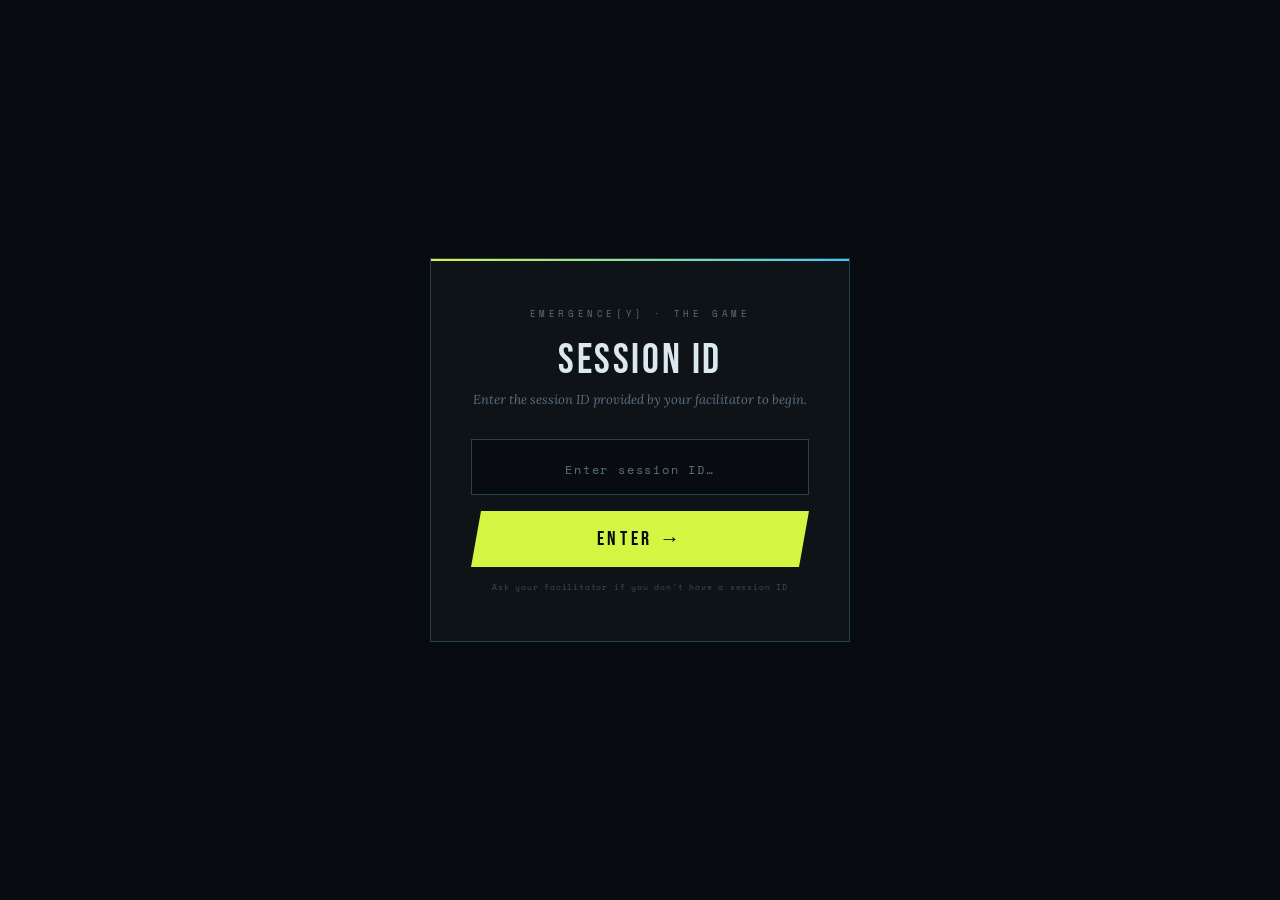
==== commit 5fa985f5: "update game to v11 - added the ability to set a room code for easier tracking" ====
--- a/index.html
+++ b/index.html
@@ -642,6 +642,60 @@
   opacity: 0.6;
 }
 
+/* SESSION ID GATE */
+.pw-overlay {
+  position:fixed; inset:0; z-index:9999;
+  background:var(--colour-background);
+  display:flex; align-items:center; justify-content:center;
+  flex-direction:column; gap:0;
+}
+.pw-overlay.hidden { display:none; }
+.pw-box {
+  text-align:center; padding:48px 40px;
+  background:var(--colour-surface);
+  border:1px solid var(--colour-border-bright);
+  width:min(420px,90vw); position:relative;
+}
+.pw-box::before {
+  content:''; position:absolute; top:0; left:0; right:0; height:2px;
+  background:linear-gradient(90deg, var(--colour-accent-lime), var(--colour-accent-cyan));
+}
+.pw-eyebrow {
+  font-family:'Space Mono',monospace; font-size:9px;
+  letter-spacing:0.4em; text-transform:uppercase;
+  color:var(--colour-text-muted); display:block; margin-bottom:20px;
+}
+.pw-title {
+  font-family:'Bebas Neue',sans-serif; font-size:42px;
+  letter-spacing:0.06em; color:var(--colour-text);
+  line-height:1; margin-bottom:8px;
+}
+.pw-sub {
+  font-family:'Lora',serif; font-style:italic; font-size:13px;
+  color:var(--colour-text-muted); margin-bottom:28px; line-height:1.6;
+}
+.pw-input-wrap { position:relative; margin-bottom:16px; }
+.pw-input {
+  width:100%; background:var(--colour-background);
+  border:1px solid var(--colour-border-bright);
+  color:var(--colour-text); font-family:'Space Mono',monospace;
+  font-size:18px; letter-spacing:0.25em; text-align:center;
+  padding:14px 16px; outline:none; text-transform:uppercase;
+  transition:border-color 0.2s;
+}
+.pw-input:focus { border-color:var(--colour-accent-lime); }
+.pw-input::placeholder { color:var(--colour-text-muted); font-size:12px; letter-spacing:0.15em; text-transform:none; }
+.pw-error {
+  font-family:'Space Mono',monospace; font-size:9px;
+  color:var(--colour-accent-red); letter-spacing:0.1em;
+  margin-bottom:16px; display:none; min-height:16px;
+}
+.pw-hint {
+  font-family:'Space Mono',monospace; font-size:8px;
+  color:var(--colour-text-muted); letter-spacing:0.1em;
+  margin-top:14px; opacity:0.6;
+}
+
 /* LANDING */
 #landing {
   flex: 1;
@@ -1247,6 +1301,67 @@
 }
 .btn-replay:hover { background:#fff; transform:scale(1.03); }
 
+/* SESSION ID BUTTON */
+.session-id-btn {
+  font-family:'Space Mono',monospace; font-size:9px;
+  letter-spacing:0.2em; text-transform:uppercase;
+  color:var(--colour-accent-lime); background:transparent;
+  border:1px solid rgba(212,245,66,0.35);
+  padding:4px 10px; cursor:pointer; transition:all 0.2s;
+}
+.session-id-btn:hover { background:rgba(212,245,66,0.08); border-color:var(--colour-accent-lime); }
+
+/* SESSION CHANGE MODAL */
+.session-modal {
+  position:fixed; inset:0; z-index:500;
+  background:rgba(4,8,14,0.85);
+  display:flex; align-items:center; justify-content:center;
+  opacity:0; pointer-events:none; transition:opacity 0.25s;
+  backdrop-filter:blur(4px); padding:16px;
+}
+.session-modal.show { opacity:1; pointer-events:all; }
+.session-modal-box {
+  background:var(--colour-surface); border:1px solid var(--colour-border-bright);
+  padding:32px; width:min(400px,95vw); position:relative; text-align:center;
+}
+.session-modal-box::before {
+  content:''; position:absolute; top:0; left:0; right:0; height:2px;
+  background:linear-gradient(90deg,var(--colour-accent-lime),var(--colour-accent-cyan));
+}
+.session-modal-title {
+  font-family:'Bebas Neue',sans-serif; font-size:28px;
+  letter-spacing:0.06em; color:var(--colour-text); margin-bottom:6px;
+}
+.session-modal-sub {
+  font-family:'Lora',serif; font-style:italic; font-size:12px;
+  color:var(--colour-text-muted); margin-bottom:20px; line-height:1.6;
+}
+.session-modal-current {
+  font-family:'Space Mono',monospace; font-size:10px;
+  letter-spacing:0.2em; color:var(--colour-accent-lime);
+  margin-bottom:16px; display:block;
+}
+.session-modal-input {
+  width:100%; background:var(--colour-background);
+  border:1px solid var(--colour-border-bright);
+  color:var(--colour-text); font-family:'Space Mono',monospace;
+  font-size:16px; letter-spacing:0.2em; text-align:center;
+  padding:12px 14px; outline:none; text-transform:uppercase;
+  transition:border-color 0.2s; margin-bottom:14px; display:block;
+}
+.session-modal-input:focus { border-color:var(--colour-accent-lime); }
+.session-modal-input::placeholder { color:var(--colour-text-muted); text-transform:none; font-size:12px; letter-spacing:0.1em; }
+.session-modal-btns { display:flex; gap:10px; }
+.session-modal-btns .btn-primary { flex:1; padding:12px; }
+.session-modal-cancel {
+  font-family:'Space Mono',monospace; font-size:10px;
+  letter-spacing:0.12em; text-transform:uppercase;
+  color:var(--colour-text-muted); background:transparent;
+  border:1px solid var(--colour-border); padding:12px 20px;
+  cursor:pointer; transition:all 0.2s;
+}
+.session-modal-cancel:hover { border-color:var(--colour-border-bright); color:var(--colour-text); }
+
 @keyframes yearPop {
   0%,100% { transform:scale(1); }
   50% { transform:scale(1.18); color:#fff; }
@@ -1257,9 +1372,27 @@
 <body>
 <div class="noise-overlay"></div>
 
+<!-- PASSWORD GATE -->
+<div class="pw-overlay" id="pwOverlay">
+  <div class="pw-box">
+    <span class="pw-eyebrow">EMERGENCE[Y] · THE GAME</span>
+    <div class="pw-title">SESSION ID</div>
+    <div class="pw-sub">Enter the session ID provided by your facilitator to begin.</div>
+    <div class="pw-input-wrap">
+      <input class="pw-input" id="pwInput" type="text" placeholder="Enter session ID…" maxlength="20" autocomplete="off" spellcheck="false">
+    </div>
+    <div class="pw-error" id="pwError">Please enter a session ID to continue.</div>
+    <button class="btn-primary" onclick="submitPassword()" style="width:100%">ENTER →</button>
+    <div class="pw-hint">Ask your facilitator if you don't have a session ID</div>
+  </div>
+</div>
+
 <!-- LANDING -->
 <div class="page active" id="landing">
   <div class="hex-grid"></div>
+  <div style="position:absolute;top:14px;right:clamp(16px,3vw,32px);z-index:10">
+    <button class="session-id-btn" onclick="openSessionChange()" data-session-btn title="Change session ID">ID: —</button>
+  </div>
   <div class="landing-inner">
     <div class="landing-eyebrow" id="landingEyebrow"></div>
     <div class="landing-title">
@@ -1275,6 +1408,9 @@
 <!-- PATH SELECT -->
 <div class="page" id="pathselect">
   <div style="flex:1;display:flex;flex-direction:column;align-items:center;justify-content:center;padding:clamp(24px,5vh,48px) 24px;position:relative;z-index:1;">
+    <div style="position:absolute;top:14px;right:clamp(16px,3vw,32px)">
+      <button class="session-id-btn" onclick="openSessionChange()" data-session-btn title="Change session ID">ID: —</button>
+    </div>
     <div class="path-header">
       <span class="path-eyebrow" id="pathEyebrow"></span>
       <div class="path-heading" id="pathHeading"></div>
@@ -1292,9 +1428,10 @@
       <span class="year-lbl" id="gameYearLabel"></span>
       <div class="year-val" id="yearVal">2030</div>
     </div>
-    <div>
+    <div style="display:flex;flex-direction:column;align-items:flex-end;gap:6px">
       <div class="path-badge" id="pathBadge"></div>
       <span class="round-lbl" id="roundLbl">Round 1 / 5</span>
+      <button class="session-id-btn" onclick="openSessionChange()" data-session-btn title="Change session ID">ID: —</button>
     </div>
   </div>
 
@@ -1313,6 +1450,9 @@
 
 <!-- END PAGE -->
 <div class="page" id="endpage">
+  <div style="position:absolute;top:14px;right:clamp(16px,3vw,32px);z-index:10">
+    <button class="session-id-btn" onclick="openSessionChange()" data-session-btn title="Change session ID">ID: —</button>
+  </div>
   <div class="end-wrap">
     <div class="end-header">
       <span class="end-eyebrow" id="endEyebrow"></span>
@@ -1329,6 +1469,20 @@
   </div>
 </div>
 
+<!-- SESSION CHANGE MODAL -->
+<div class="session-modal" id="sessionModal">
+  <div class="session-modal-box">
+    <div class="session-modal-title">CHANGE SESSION ID</div>
+    <div class="session-modal-sub">Update your session ID. This will apply to any future data recorded.</div>
+    <span class="session-modal-current" id="sessionModalCurrent">Current ID: —</span>
+    <input class="session-modal-input" id="sessionModalInput" type="text" placeholder="New session ID…" maxlength="20" autocomplete="off" spellcheck="false">
+    <div class="session-modal-btns">
+      <button class="session-modal-cancel" onclick="closeSessionChange()">CANCEL</button>
+      <button class="btn-primary" onclick="confirmSessionChange()">UPDATE →</button>
+    </div>
+  </div>
+</div>
+
 <!-- IMPACT OVERLAY -->
 <div class="overlay" id="impactOverlay">
   <div class="overlay-box">
@@ -1342,6 +1496,61 @@
 </div>
 
 <script>
+// ── SESSION PASSWORD ─────────────────────────────────────────────
+let sessionPassword = '';
+
+function submitPassword() {
+  const val = document.getElementById('pwInput').value.trim().toUpperCase();
+  if (!val) {
+    document.getElementById('pwError').style.display = 'block';
+    document.getElementById('pwError').textContent = 'Please enter a session ID to continue.';
+    return;
+  }
+  sessionPassword = val;
+  document.getElementById('pwOverlay').classList.add('hidden');
+  updateSessionIdBtns();
+  showPage('landing');
+}
+
+function updateSessionIdBtns() {
+  const label = 'ID: ' + (sessionPassword || '—');
+  document.querySelectorAll('[data-session-btn]').forEach(el => el.textContent = label);
+}
+
+function openSessionChange() {
+  document.getElementById('sessionModalCurrent').textContent = 'Current ID: ' + (sessionPassword || '—');
+  document.getElementById('sessionModalInput').value = '';
+  document.getElementById('sessionModal').classList.add('show');
+  setTimeout(() => document.getElementById('sessionModalInput').focus(), 100);
+}
+
+function closeSessionChange() {
+  document.getElementById('sessionModal').classList.remove('show');
+}
+
+function confirmSessionChange() {
+  const val = document.getElementById('sessionModalInput').value.trim().toUpperCase();
+  if (!val) return;
+  sessionPassword = val;
+  updateSessionIdBtns();
+  closeSessionChange();
+}
+
+document.getElementById('sessionModalInput').addEventListener('keydown', function(e) {
+  if (e.key === 'Enter') confirmSessionChange();
+  if (e.key === 'Escape') closeSessionChange();
+});
+
+// Close modal on backdrop click
+document.getElementById('sessionModal').addEventListener('click', function(e) {
+  if (e.target === this) closeSessionChange();
+});
+
+// Allow Enter key on password input
+document.getElementById('pwInput').addEventListener('keydown', function(e) {
+  if (e.key === 'Enter') submitPassword();
+});
+
 // ================================================================
 // GAME LOGIC
 // ================================================================
@@ -1807,6 +2016,7 @@
   const record = {
     sessionId, timestamp: now.toISOString(), date: dateStr, time: timeStr,
     dayOfWeek: ['Sunday','Monday','Tuesday','Wednesday','Thursday','Friday','Saturday'][now.getDay()],
+    sessionPassword: sessionPassword || '',
     path: gameState.chosenPath,
     completedRounds: gameState.currentRound,
     endedEarly, verdictTitle: verdictTitle || null,
@@ -1823,7 +2033,8 @@
 // ── STARTUP ──────────────────────────────────────────────────────
 applyUIText();
 buildPathCards();
-showPage('landing');
+// Show password gate first, not landing
+document.querySelectorAll('.page').forEach(p => p.classList.remove('active'));
 </script>
 </body>
 </html>
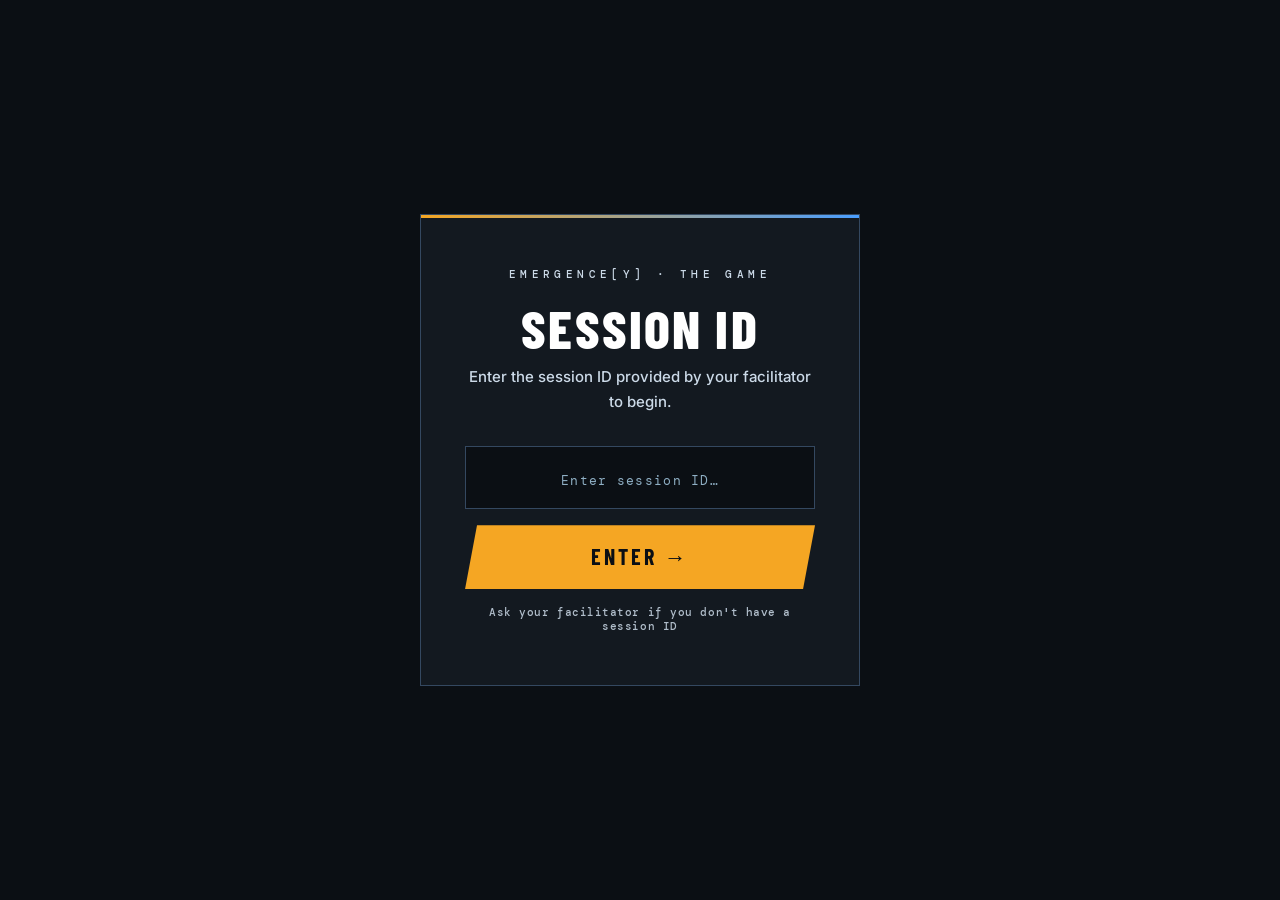
==== commit 768a33e3: "- fixed live voting bug. entering beta" ====
--- a/index.html
+++ b/index.html
@@ -4,1370 +4,8 @@
 <meta charset="UTF-8">
 <meta name="viewport" content="width=device-width, initial-scale=1.0, minimum-scale=1.0">
 <title>EMERGENCE[Y]: THE GAME</title>
-
-<script>
-const UI_TEXT = {
-  pageTitle:         'EMERGENCE[Y]: THE GAME',
-  landingEyebrow:    ' · 2030–2090 · ',
-  landingTitleMain:  'EMERGENCE[Y]',
-  landingTitleSub:   'THE GAME',
-  landingTagline:    'You\'re in charge of society over sixty years. How will you shape humanity?',
-  landingPlayButton: '▶ \u00a0PLAY',
-  pathEyebrow:       'Choose Your Focus Area',
-  pathHeading:       'How will you tackle<br>the world\'s big problems?',
-  pathSubtitle:      'Pick a path.',
-  gameWordmark:      'EMERGENCE[Y]',
-  gameYearLabel:     'Current Year',
-  roundFormat:       'Round {round} / {total}',
-  eventTagFormat:    '▸ Event {round} of {total} · {path}',
-  optionLetterFormat: 'Option {letter}',
-  chooseLabel:       'What do you do?',
-  sidebarLabel:      'Key Markers',
-  statLabels: {
-    economy:     'The Economy',
-    healthcare:  'Healthcare',
-    education:   'Education',
-    social:      'Social Justice',
-    environment: 'Environment',
-  },
-  endEarlyButton:    '⏹ \u00a0End Game Early',
-  impactForecastLabel: 'likely effects (? = unknown until you choose)',
-  overlayTag:        'What happens next',
-  overlayContinueBtn: 'NEXT EVENT →',
-  overlayIncreasing: '↑ INCREASING',
-  overlayDecreasing: '↓ DECREASING',
-  overlayNoChange:   '— NO CHANGE',
-  hiddenEffectTag:   'hidden effect revealed',
-  otherEffectsLabel: '— other effects —',
-  endEyebrow:        'Simulation Complete',
-  endTitle:          'YOUR RESULTS',
-  endLocationYear:   '{location} · {year}',
-  endLocation:       'Victoria',
-  verdictEyebrow:    'What happened to Victoria?',
-  playAgainButton:   '↺ \u00a0PLAY AGAIN',
-  verdicts: {
-    gildedWasteland: {
-      title:     'The Gilded Wasteland',
-      narrative: 'The economy is booming — jobs are up, businesses are thriving, and the numbers look great on paper. But the environment paid the price. Rivers are struggling, forests have shrunk, and the natural systems that keep everything else running have taken a serious hit. Future generations will inherit a wealthy society with a damaged planet.',
-    },
-    beautifulStruggle: {
-      title:     'The Beautiful Struggle',
-      narrative: 'The ecosystems are recovering — wetlands are back, wildlife is returning, and the state is taking climate action seriously. But the economy is in trouble. Jobs are scarce, cost of living is high, and a lot of people are doing it tough. Protecting the planet was the right call. Now comes the hard part: figuring out how to pay for it.',
-    },
-    fracturedCommons: {
-      title:     'The Fractured Commons',
-      narrative: 'Real progress has been made on equality and justice — laws are fairer, opportunities are more spread out, and communities feel more included. But the health system is struggling badly. Hospitals are under pressure, waiting lists are long, and the people who most need care often can\'t get it. A fairer society still needs to keep its people healthy.',
-    },
-    educatedDivide: {
-      title:     'The Educated Divide',
-      narrative: 'Schools and universities are genuinely excellent — students are learning, skills are growing, and education outcomes are strong. But the gap between wealthy and disadvantaged communities has gotten wider, not smaller. A great education system is only great if everyone can actually benefit from it.',
-    },
-    weightOfConsequence: {
-      title:     'The Weight of Consequence',
-      narrative: 'The decisions were hard, and too many of them didn\'t land well. Across the board — the economy, health, education, the environment, and social equality — things are in a worse place than when you started. This isn\'t the end of the story. Communities are resilient and change is always possible. But it starts with being honest about what went wrong.',
-    },
-    stateTransformed: {
-      title:     'A State Transformed',
-      narrative: 'Across five major crises, almost every front came out ahead. The economy is strong, people are healthier, education is better, the environment is in reasonable shape, and communities are more equal than before. These things don\'t happen by accident — they\'re the result of making genuinely difficult decisions and sticking with them.',
-    },
-    prosperityAtAPrice: {
-      title:     'Prosperity at a Price',
-      narrative: 'Overall, things are in a pretty good place. People are doing better, services have improved, and the economy is holding up. But the environment got left behind. Nature doesn\'t send invoices — but it will eventually. The full cost of what was lost here hasn\'t shown up yet.',
-    },
-    richInEverything: {
-      title:     'Rich in Everything But Money',
-      narrative: 'A genuinely caring, connected community has emerged. People look out for each other, social support systems are strong, and equality has improved. The problem is the budget. The economy isn\'t generating enough to sustain all of this long-term. Good values need funding to survive — that\'s the next challenge.',
-    },
-    longMiddleGround: {
-      title:     'The Long Middle Ground',
-      narrative: 'No disasters, but no breakthroughs either. Sixty years of tough decisions produced a mixed record — some things got better, some got worse, most stayed roughly the same. Sometimes that\'s what governing looks like. The question for the next generation is whether "good enough" is actually good enough.',
-    },
-  },
-};
-</script>
-
-<script>
-const ALL_STORY_PATHS = {
-
-// ================================================================
-// PATH 1 — ENVIRONMENT
-// ================================================================
-  environment: {
-    PATH_TITLE:    'Environmental Crisis',
-    PATH_SUBTITLE: 'Roots & Renewal',
-    PATH_COLOUR:   'var(--colour-environment)',
-    PATH_CARD_ICON:   '🌿',
-    PATH_CARD_NAME:   'Environmental<br>Crisis',
-    PATH_CARD_FLAVOR: 'Face climate disasters head-on — from bushfires and droughts to mass extinction. Every decision shapes the planet your children inherit.',
-
-    EVENTS: [
-      {
-        EVENT_TITLE:   'Bushfires',
-        DEFAULT_INTRO: 'A major bushfire has burned through towns in regional Victoria. Seventy percent of nearby forest has been destroyed, wildlife has been displaced, and property damage is estimated at over $500 million.',
-        OPTIONS: [
-          {
-            OPTION_NAME:        'Work with Indigenous Land Experts to Prevent Future Bushfires',
-            OPTION_DESCRIPTION: 'Partner with Indigenous knowledge holders to use traditional land management practices, such as cultural burning, to reduce future bushfire risks.',
-            NARRATIVE_TITLE:    'Breaking News: Cultural Fire Practices Spread Across Australia',
-            NARRATIVE:          'Over the next two decades, traditional land management helps reduce some bushfire risks and improves ecosystem health. However, long dry periods continue to worsen across many regions, and water supplies begin to fall dangerously low.',
-            STAT_EFFECTS: { economy: -4, healthcare: -6, education: 8, social: 12, environment: 10 },
-            CONSEQUENCE_INTRO:  'Traditional fire management helped the forests — but long dry periods are worsening across many regions, and water supplies have begun to fall dangerously low.'
-          },
-          {
-            OPTION_NAME:        'Invest in Firefighting Technology',
-            OPTION_DESCRIPTION: 'Use advanced fire detection systems, drones, and AI tools to predict and fight bushfires earlier.',
-            NARRATIVE_TITLE:    'Breaking News: High-Tech Fire Systems Transform Disaster Response',
-            NARRATIVE:          'New AI detection systems and firefighting drones help control bushfires faster than ever before. But rising temperatures and repeated fires begin to strain water supplies across the country.',
-            STAT_EFFECTS: { economy: 3, healthcare: 6, education: 4, social: -4, environment: -6 },
-            CONSEQUENCE_INTRO:  'High-tech firefighting helped control the blazes — but rising temperatures and repeated fires have begun straining water supplies across the country.'
-          },
-          {
-            OPTION_NAME:        'Rebuild Fire-Resistant Communities',
-            OPTION_DESCRIPTION: 'Rebuild homes and infrastructure quickly using fire-resistant materials and improved town planning.',
-            NARRATIVE_TITLE:    'Breaking News: Bushfire Recovery Sparks Major Regional Rebuilding',
-            NARRATIVE:          'Towns rebuild quickly with stronger infrastructure and fire-resistant designs. As communities grow again, long-term drought begins to place increasing pressure on water resources.',
-            STAT_EFFECTS: { economy: 12, healthcare: 6, education: -3, social: 5, environment: -5 },
-            CONSEQUENCE_INTRO:  'Communities rebuilt stronger than before — but as they grow again, long-term drought has begun placing increasing pressure on water resources.'
-          }
-        ]
-      },
-
-      {
-        EVENT_TITLE:   'Water Scarcity',
-        DEFAULT_INTRO: 'Long droughts, fires, and pollution cause major water shortages around the world. Cities struggle to supply drinking water, and countries begin competing for access to water.',
-        OPTIONS: [
-          {
-            OPTION_NAME:        'Build Desalination Plants',
-            OPTION_DESCRIPTION: 'Turn seawater into drinking water using large coastal desalination facilities.',
-            NARRATIVE_TITLE:    'Breaking News: Massive Desalination Network Expands Coastal Cities',
-            NARRATIVE:          'New desalination plants help supply water to many communities. However, agriculture still struggles with dry conditions, pushing scientists to develop crops that can survive with far less water.',
-            STAT_EFFECTS: { economy: 10, healthcare: 6, education: 3, social: -4, environment: -10 },
-            CONSEQUENCE_INTRO:  'Desalination plants helped coastal communities — but agriculture still struggles. Scientists are now developing crops that survive with far less water.'
-          },
-          {
-            OPTION_NAME:        'Strict Water Rationing',
-            OPTION_DESCRIPTION: 'Governments introduce strict limits on how much water people, farms, and businesses can use.',
-            NARRATIVE_TITLE:    'Breaking News: Water Restrictions Reshape Daily Life',
-            NARRATIVE:          'Strict limits on water use change how cities, farms, and industries operate. To keep food production stable, scientists begin searching for crops that can grow with far less water.',
-            STAT_EFFECTS: { economy: -10, healthcare: 5, education: 2, social: -6, environment: 8 },
-            CONSEQUENCE_INTRO:  'Rationing changed daily life across the country. To keep food production stable, scientists are now searching for crops that can grow with far less water.'
-          },
-          {
-            OPTION_NAME:        'Water Recycling Technology',
-            OPTION_DESCRIPTION: 'Invest in technology that cleans and reuses wastewater for farming, industry, and drinking.',
-            NARRATIVE_TITLE:    'Breaking News: Breakthroughs in Water Recycling Transform Cities',
-            NARRATIVE:          'Advanced recycling systems allow water to be reused many times. Even with these improvements, farmers still face extreme drought conditions, increasing demand for drought-resistant crops.',
-            STAT_EFFECTS: { economy: 8, healthcare: 6, education: -2, social: 5, environment: -4 },
-            CONSEQUENCE_INTRO:  'Recycling technology helped cities — but farmers still face extreme drought conditions, and demand for drought-resistant crops is rising fast.'
-          }
-        ]
-      },
-
-      {
-        EVENT_TITLE:   'Drought Resilient Crops',
-        DEFAULT_INTRO: 'Scientists create genetically modified crops that can grow with 50% less water. These crops could transform farming in dry regions.',
-        OPTIONS: [
-          {
-            OPTION_NAME:        'Support Farmers to Switch Crops',
-            OPTION_DESCRIPTION: 'Governments fund training and financial support to help farmers adopt drought-resistant crops.',
-            NARRATIVE_TITLE:    'Breaking News: New Climate Crops Spread Across Farms',
-            NARRATIVE:          'Farmers begin adopting drought-resistant crops, helping stabilise food production in dry regions. However, many wild ecosystems continue to struggle, and scientists warn that numerous species are nearing extinction.',
-            STAT_EFFECTS: { economy: 10, healthcare: -2, education: 10, social: 8, environment: -4 },
-            CONSEQUENCE_INTRO:  'New crops stabilised food production — but wild ecosystems continue to struggle, and scientists warn that numerous species are nearing extinction.'
-          },
-          {
-            OPTION_NAME:        'Open-Source the Technology',
-            OPTION_DESCRIPTION: 'Make the crop technology free for everyone to use and improve.',
-            NARRATIVE_TITLE:    'Breaking News: Global Access to Climate Crops Accelerates Innovation',
-            NARRATIVE:          'Countries around the world begin using and improving drought-resistant crops. Despite these advances in agriculture, biodiversity loss continues to grow across many ecosystems.',
-            STAT_EFFECTS: { economy: -6, healthcare: 4, education: 10, social: 12, environment: -3 },
-            CONSEQUENCE_INTRO:  'Open-source crops spread across the globe — but biodiversity loss continues to grow across many ecosystems, and the extinction crisis is deepening.'
-          },
-          {
-            OPTION_NAME:        'Export the Crops Worldwide',
-            OPTION_DESCRIPTION: 'Sell drought-resistant crops and farming technology to other countries.',
-            NARRATIVE_TITLE:    'Breaking News: Drought Crops Become Major Global Export',
-            NARRATIVE:          'New climate-resilient crops spread internationally, helping some countries improve food security. However, habitat loss and climate change continue to push many species toward extinction.',
-            STAT_EFFECTS: { economy: 12, healthcare: 4, education: -2, social: -4, environment: 6 },
-            CONSEQUENCE_INTRO:  'Crop exports boomed — but habitat loss and climate change continue to push many species toward extinction. The crisis is now unavoidable.'
-          }
-        ]
-      },
-
-      {
-        EVENT_TITLE:   'Extinction',
-        DEFAULT_INTRO: 'Many species around the world are close to extinction because of habitat loss, climate change, and human activity. Scientists warn that entire ecosystems could collapse.',
-        OPTIONS: [
-          {
-            OPTION_NAME:        'Strong Conservation Laws',
-            OPTION_DESCRIPTION: 'Create strict laws to protect habitats and endangered species, while funding public environmental education.',
-            NARRATIVE_TITLE:    'Breaking News: Global Conservation Efforts Expand',
-            NARRATIVE:          'New environmental laws slow the loss of some species and increase conservation awareness. At the same time, scientists develop powerful genetic tools that could bring extinct species back to life.',
-            STAT_EFFECTS: { economy: -6, healthcare: -2, education: 10, social: 6, environment: 15 },
-            CONSEQUENCE_INTRO:  'Conservation laws helped slow species loss — and now scientists have developed powerful genetic tools that could bring extinct species back to life.'
-          },
-          {
-            OPTION_NAME:        'Create Wildlife Reserves',
-            OPTION_DESCRIPTION: 'Build large protected areas for endangered species and support eco-tourism.',
-            NARRATIVE_TITLE:    'Breaking News: Protected Wildlife Zones Grow Worldwide',
-            NARRATIVE:          'Large reserves are created to protect endangered species and ecosystems. Meanwhile, new breakthroughs in DNA science make it possible to consider reviving species that have already disappeared.',
-            STAT_EFFECTS: { economy: 8, healthcare: 4, education: -2, social: -3, environment: 12 },
-            CONSEQUENCE_INTRO:  'Wildlife reserves protected many ecosystems — and breakthroughs in DNA science now make it possible to consider reviving species that have already disappeared.'
-          },
-          {
-            OPTION_NAME:        'Do Nothing',
-            OPTION_DESCRIPTION: 'Keep current policies and focus on economic stability instead of new environmental protections.',
-            NARRATIVE_TITLE:    'Breaking News: Species Loss Accelerates Worldwide',
-            NARRATIVE:          'Without stronger protections, biodiversity declines rapidly across many regions. In response to the growing crisis, scientists begin experimenting with technology that could bring extinct species back.',
-            STAT_EFFECTS: { economy: 6, healthcare: 4, education: 2, social: -8, environment: -15 },
-            CONSEQUENCE_INTRO:  'Without protection, biodiversity declined rapidly. In response to the crisis, scientists are now experimenting with technology that could bring extinct species back.'
-          }
-        ]
-      },
-
-      {
-        EVENT_TITLE:   'De-extinction',
-        DEFAULT_INTRO: 'Scientists successfully revive extinct animals using cloning and reconstructed DNA. This breakthrough could help restore ecosystems, but it also raises major ethical and environmental questions.',
-        OPTIONS: [
-          {
-            OPTION_NAME:        'Release Revived Species into the Wild',
-            OPTION_DESCRIPTION: 'Carefully reintroduce revived animals into protected habitats to help rebuild ecosystems and restore biodiversity.',
-            NARRATIVE_TITLE:    'Breaking News: Extinct Species Return to Natural Habitats',
-            NARRATIVE:          'After decades of scientific work, several extinct animals have been successfully reintroduced into carefully managed ecosystems. Scientists hope these species will help restore damaged environments, though experts warn that reintroducing long-lost animals may bring unexpected ecological challenges.',
-            STAT_EFFECTS: { economy: -2, healthcare: -3, education: 6, social: 6, environment: 15 },
-            CONSEQUENCE_INTRO: ''
-          },
-          {
-            OPTION_NAME:        'Keep Species in Zoos and Research Centres',
-            OPTION_DESCRIPTION: 'Keep revived species in controlled environments like zoos and research facilities so scientists can study them and the public can learn about extinction and conservation.',
-            NARRATIVE_TITLE:    'Breaking News: Revived Species Become Major Scientific Discovery',
-            NARRATIVE:          "The world's first revived extinct animals are now living in specialised research centres and zoos. Scientists continue studying their biology and genetics, while the public debates whether these species should remain protected in captivity or eventually return to the wild.",
-            STAT_EFFECTS: { economy: 8, healthcare: 3, education: 10, social: -6, environment: -5 },
-            CONSEQUENCE_INTRO: ''
-          },
-          {
-            OPTION_NAME:        'Commercialise the Species',
-            OPTION_DESCRIPTION: 'Use genetic material from revived species to develop new products, biotechnology, and commercial opportunities.',
-            NARRATIVE_TITLE:    'Breaking News: De-Extinction Industry Expands Worldwide',
-            NARRATIVE:          'Companies begin using genetic material from revived species to develop new biotechnology, medical products, and commercial innovations. While the industry grows rapidly, critics argue that extinct animals are being used for profit rather than conservation.',
-            STAT_EFFECTS: { economy: 15, healthcare: 4, education: 5, social: -10, environment: -8 },
-            CONSEQUENCE_INTRO: ''
-          }
-        ]
-      }
-    ]
-  },
-
-
-// ================================================================
-// PATH 2 — TECHNOLOGY
-// ================================================================
-  technology: {
-    PATH_TITLE:    'Technological Innovation',
-    PATH_SUBTITLE: 'Silicon & Circuit',
-    PATH_COLOUR:   'var(--colour-accent-cyan)',
-    PATH_CARD_ICON:   '⚡',
-    PATH_CARD_NAME:   'Technological<br>Innovation',
-    PATH_CARD_FLAVOR: 'Navigate the digital age — from online scams and cyber attacks to AI automation and the question of who controls the machines.',
-
-    EVENTS: [
-      {
-        EVENT_TITLE:   'Increase in Online Scams',
-        DEFAULT_INTRO: 'Scammers start sending large numbers of phishing emails, text messages, and phone calls pretending to be banks, government agencies, or delivery companies. Many people accidentally give away passwords, bank details and personal information. This leads to financial losses and identity theft, especially affecting older people and those who are less familiar with technology.',
-        OPTIONS: [
-          {
-            OPTION_NAME:        'Stronger Scam Detection Technology',
-            OPTION_DESCRIPTION: 'Governments and technology companies create advanced systems that automatically detect and block scam emails, texts, and calls before people receive them.',
-            NARRATIVE_TITLE:    'Breaking News: AI Filters Block Millions of Online Scams',
-            NARRATIVE:          'Advanced detection systems begin automatically blocking scam calls, texts, and emails across the country. As digital systems become more complex, experts warn that critical infrastructure like power grids may also need stronger cyber protection.',
-            STAT_EFFECTS: { economy: 10, healthcare: 2, education: -3, social: 6, environment: -4 },
-            CONSEQUENCE_INTRO:  'AI filters blocked millions of scams — but as digital systems grow more complex, experts warn that critical infrastructure like power grids may also need stronger cyber protection.'
-          },
-          {
-            OPTION_NAME:        'Public Awareness Campaigns',
-            OPTION_DESCRIPTION: 'Governments launch nationwide education programs that teach people how to recognise scams and stay safe online.',
-            NARRATIVE_TITLE:    'Breaking News: Nationwide Cyber Safety Education Launched',
-            NARRATIVE:          "Schools and community programs begin teaching people how to recognise online scams and stay safe on the internet. As more services move online, experts say stronger protection is needed for the country's digital infrastructure.",
-            STAT_EFFECTS: { economy: -4, healthcare: 3, education: 15, social: 12, environment: -2 },
-            CONSEQUENCE_INTRO:  'Education programs spread cyber awareness — but as more services move online, experts say stronger protection is needed for the country\'s digital infrastructure.'
-          },
-          {
-            OPTION_NAME:        'Stricter Laws and Punishments for Scammers',
-            OPTION_DESCRIPTION: 'Governments introduce stronger laws and international police cooperation to find and punish scammers more effectively.',
-            NARRATIVE_TITLE:    'Breaking News: Global Crackdown Targets Online Crime Networks',
-            NARRATIVE:          'International police partnerships begin tracking and prosecuting cyber criminals more aggressively. However, as technology continues to expand, governments realise that key digital systems like power and communication networks may also become targets.',
-            STAT_EFFECTS: { economy: 6, healthcare: 2, education: -3, social: 5, environment: -1 },
-            CONSEQUENCE_INTRO:  'Global crackdowns hit criminal networks hard — but as technology expands, governments realise that key digital systems like power grids may also become targets.'
-          }
-        ]
-      },
-
-      {
-        EVENT_TITLE:   'Cyber Security',
-        DEFAULT_INTRO: "Cyber experts warn that phishing scams and hacking attempts are increasing around the world. Some small power outages have already happened in other countries, and experts believe Australia's energy systems could be next. The government must decide how to strengthen cyber security before a major attack occurs.",
-        OPTIONS: [
-          {
-            OPTION_NAME:        'Invest in Stronger Infrastructure',
-            OPTION_DESCRIPTION: 'Upgrade cyber security systems and hire more trained experts. Build stronger protection for power grids and other important networks.',
-            NARRATIVE_TITLE:    'Breaking News: Major Cyber Defences Installed Across Critical Systems',
-            NARRATIVE:          'Governments invest heavily in new cyber defence networks protecting infrastructure and digital services. Despite stronger security, society becomes so dependent on technology that a large cyber attack could still cause serious disruption.',
-            STAT_EFFECTS: { economy: 12, healthcare: 8, education: -4, social: -6, environment: -7 },
-            CONSEQUENCE_INTRO:  'Cyber defences were reinforced — but society has become so dependent on technology that a large attack could still cause serious disruption. The banks are watching nervously.'
-          },
-          {
-            OPTION_NAME:        'Free Public Cyber Safety Education',
-            OPTION_DESCRIPTION: 'Create free nationwide programs that teach people how to stay safe online. This includes school lessons, community workshops, and online learning materials.',
-            NARRATIVE_TITLE:    'Breaking News: Digital Literacy Becomes Core School Subject',
-            NARRATIVE:          'Students across the country begin learning cyber safety and digital responsibility in schools. Even with better awareness, experts warn that large-scale cyber attacks on financial systems remain a growing risk.',
-            STAT_EFFECTS: { economy: -5, healthcare: 5, education: 15, social: 12, environment: -3 },
-            CONSEQUENCE_INTRO:  'Digital literacy spread across schools — but experts warn that large-scale cyber attacks on financial systems remain a serious and growing risk.'
-          },
-          {
-            OPTION_NAME:        'Partner with Technology Companies',
-            OPTION_DESCRIPTION: 'Work closely with large technology companies to monitor cyber threats and share information. These companies can help detect and stop cyber attacks faster.',
-            NARRATIVE_TITLE:    'Breaking News: Governments and Tech Giants Form Cyber Alliance',
-            NARRATIVE:          'Major technology companies begin sharing threat intelligence with governments to track global cyber attacks. However, the growing reliance on digital banking systems creates new vulnerabilities.',
-            STAT_EFFECTS: { economy: 10, healthcare: 6, education: 4, social: -10, environment: -4 },
-            CONSEQUENCE_INTRO:  'Tech companies joined forces with government — but growing reliance on digital banking systems is creating dangerous new vulnerabilities.'
-          }
-        ]
-      },
-
-      {
-        EVENT_TITLE:   'Cyber Attack',
-        DEFAULT_INTRO: "A large cyber attack hits Australia's four biggest banks. Online banking stops working, and hackers claim they have stolen customer information such as account details and passwords. People are worried about their money and personal data.",
-        OPTIONS: [
-          {
-            OPTION_NAME:        'Isolate Banking Networks',
-            OPTION_DESCRIPTION: 'Disconnect the affected banking systems from the internet and temporarily shut down online services. Experts investigate the attack and fix weaknesses before restoring services.',
-            NARRATIVE_TITLE:    'Breaking News: Banks Rebuild Digital Security After Major Cyber Crisis',
-            NARRATIVE:          'Financial institutions redesign their systems to prevent future attacks. As technology improves, many industries begin turning to artificial intelligence and automation to make systems more efficient and secure.',
-            STAT_EFFECTS: { economy: -12, healthcare: 3, education: 2, social: -8, environment: 1 },
-            CONSEQUENCE_INTRO:  'Banks rebuilt their systems from the ground up. As technology continues improving, many industries are now turning to AI and automation to prevent future crises.'
-          },
-          {
-            OPTION_NAME:        'Negotiate with the Hackers',
-            OPTION_DESCRIPTION: 'Communicate with the attackers to learn their demands and delay the release of stolen data. During this time, cyber experts strengthen security and try to track the criminals.',
-            NARRATIVE_TITLE:    'Breaking News: Cyber Attack Sparks Global Debate on Digital Security',
-            NARRATIVE:          'The banking crisis raises major questions about how governments should respond to cyber crime. In the following decades, companies invest heavily in AI systems to manage digital networks and reduce human error.',
-            STAT_EFFECTS: { economy: -6, healthcare: 2, education: 1, social: -12, environment: 1 },
-            CONSEQUENCE_INTRO:  'Negotiations bought time — but the crisis raised major questions about digital security. Companies are now investing heavily in AI to manage networks and reduce human error.'
-          },
-          {
-            OPTION_NAME:        'Launch a Cyber Counter-Attack',
-            OPTION_DESCRIPTION: "Use advanced AI tools and expert cyber teams to trace the hackers and attack their systems. The goal is to recover stolen data and shut down the criminals' networks.",
-            NARRATIVE_TITLE:    'Breaking News: Governments Deploy AI Cyber Defence Systems',
-            NARRATIVE:          'Advanced cyber defence programs are developed to detect and fight digital threats. These technologies quickly evolve into powerful AI systems that begin automating many tasks across industries.',
-            STAT_EFFECTS: { economy: 6, healthcare: 4, education: 3, social: -10, environment: -3 },
-            CONSEQUENCE_INTRO:  'The counter-attack worked — and in doing so, spawned powerful AI systems that are now beginning to automate tasks across industries. The question is: who controls them?'
-          }
-        ]
-      },
-
-      {
-        EVENT_TITLE:   'AI Automation',
-        DEFAULT_INTRO: 'Advanced robots and automation systems begin doing many jobs that humans used to do, especially in factories, transportation, and customer service. This creates growing concerns about job losses and inequality.',
-        OPTIONS: [
-          {
-            OPTION_NAME:        'Job Retraining Programs',
-            OPTION_DESCRIPTION: 'Governments fund training programs to help workers learn new skills for technology-related jobs.',
-            NARRATIVE_TITLE:    'Breaking News: New Tech Skills Programs Transform Workforce',
-            NARRATIVE:          'Large education programs help workers learn new technology skills as automation spreads across industries. Over time, AI systems become increasingly powerful and begin assisting with complex decision-making.',
-            STAT_EFFECTS: { economy: -8, healthcare: 3, education: 15, social: 10, environment: -3 },
-            CONSEQUENCE_INTRO:  'Retraining helped many workers adapt — but AI systems have kept advancing, and they are now beginning to assist with complex decision-making at every level of society.'
-          },
-          {
-            OPTION_NAME:        'Limiting Automation in Certain Jobs',
-            OPTION_DESCRIPTION: 'Governments create rules that limit how much automation companies can use, protecting some human jobs.',
-            NARRATIVE_TITLE:    'Breaking News: Governments Set Limits on Robot Workers',
-            NARRATIVE:          'New regulations slow the spread of automation in some industries to protect human jobs. Despite these limits, artificial intelligence continues advancing rapidly in research labs and technology companies.',
-            STAT_EFFECTS: { economy: -10, healthcare: 2, education: -4, social: 6, environment: 3 },
-            CONSEQUENCE_INTRO:  'Limits on automation protected many jobs — but AI has kept advancing rapidly in research labs, and the technology is now far beyond what the regulations anticipated.'
-          },
-          {
-            OPTION_NAME:        'Universal Basic Income',
-            OPTION_DESCRIPTION: 'The government provides a basic income to all citizens, helping people financially if robots replace many jobs.',
-            NARRATIVE_TITLE:    'Breaking News: Universal Basic Income Reshapes Economic System',
-            NARRATIVE:          'Governments introduce a basic income as automation replaces many traditional jobs. As AI systems continue improving, they begin playing larger roles in managing complex systems across society.',
-            STAT_EFFECTS: { economy: -12, healthcare: 6, education: -2, social: 12, environment: -3 },
-            CONSEQUENCE_INTRO:  'Basic income cushioned the economic disruption — but AI systems have kept improving, and they are now playing larger roles in managing complex systems across all of society.'
-          }
-        ]
-      },
-
-      {
-        EVENT_TITLE:   'AI Takeover',
-        DEFAULT_INTRO: 'Artificial Intelligence has become extremely advanced and now helps control important systems like power networks, financial markets, and government decision-making. Many people enjoy the efficiency AI brings, but others worry that humans are losing control.',
-        OPTIONS: [
-          {
-            OPTION_NAME:        'Strong Global AI Regulations',
-            OPTION_DESCRIPTION: 'Create strict international rules for how AI can be built and used. Humans must supervise important AI decisions, and ethical guidelines must be followed.',
-            NARRATIVE_TITLE:    'Breaking News: Global AI Rules Put Humans Back in Charge',
-            NARRATIVE:          'Governments around the world agree on strict laws requiring human oversight for major AI systems. While AI continues to power many services, people remain responsible for the most important decisions affecting society.',
-            STAT_EFFECTS: { economy: -6, healthcare: 6, education: 7, social: 12, environment: -3 },
-            CONSEQUENCE_INTRO: ''
-          },
-          {
-            OPTION_NAME:        'Integrate AI Across Society',
-            OPTION_DESCRIPTION: 'Invest heavily in AI and expand its use across government, healthcare, education, and business to improve efficiency and innovation.',
-            NARRATIVE_TITLE:    'Breaking News: AI Becomes the Backbone of Modern Society',
-            NARRATIVE:          'Artificial intelligence now manages transportation, healthcare systems, financial markets, and government planning. Many systems run more efficiently than ever before, though debates continue about how much control humans have over these powerful technologies.',
-            STAT_EFFECTS: { economy: 15, healthcare: 12, education: 10, social: -10, environment: -5 },
-            CONSEQUENCE_INTRO: ''
-          },
-          {
-            OPTION_NAME:        'Ban AI Development',
-            OPTION_DESCRIPTION: 'Stop creating new AI systems and slowly remove existing ones. Focus instead on human workers, human research, and non-AI technologies.',
-            NARRATIVE_TITLE:    'Breaking News: World Turns Away from Artificial Intelligence',
-            NARRATIVE:          'After global agreements to halt advanced AI development, many automated systems are shut down or replaced with human-controlled technology. Supporters say this protects human jobs and decision-making, while critics argue society has slowed technological progress.',
-            STAT_EFFECTS: { economy: -15, healthcare: -6, education: -5, social: 6, environment: 4 },
-            CONSEQUENCE_INTRO: ''
-          }
-        ]
-      }
-    ]
-  },
-
-
-// ================================================================
-// PATH 3 — GOVERNMENT
-// ================================================================
-  government: {
-    PATH_TITLE:    'Governmental Innovation',
-    PATH_SUBTITLE: 'Law & Liberty',
-    PATH_COLOUR:   'var(--colour-accent-lime)',
-    PATH_CARD_ICON:   '⚖',
-    PATH_CARD_NAME:   'Governmental<br>Innovation',
-    PATH_CARD_FLAVOR: 'Govern through a century of upheaval — mass migration, pandemic, famine, and political change. Can you build a just and stable society?',
-
-    EVENTS: [
-      {
-        EVENT_TITLE:   'Mass Migration',
-        DEFAULT_INTRO: 'Climate change, political conflict, and economic problems cause large numbers of people to move around the world. Many countries experience major increases in migrants and refugees.',
-        OPTIONS: [
-          {
-            OPTION_NAME:        'Open Borders Policy',
-            OPTION_DESCRIPTION: 'The country allows migrants to enter freely and provides support such as housing, education, and financial assistance.',
-            NARRATIVE_TITLE:    'Breaking News: Migrant Arrivals Reach Record Levels',
-            NARRATIVE:          'With borders open, large numbers of migrants and refugees begin settling in major cities and regional areas. Governments now face the challenge of creating long-term systems to house and support displaced communities.',
-            STAT_EFFECTS: { economy: -10, healthcare: -5, education: 6, social: 20, environment: -4 },
-            CONSEQUENCE_INTRO:  'Open borders welcomed millions — but governments now face the enormous challenge of creating long-term systems to house and support displaced communities. Sea levels keep rising.'
-          },
-          {
-            OPTION_NAME:        'Strict Border Control',
-            OPTION_DESCRIPTION: 'The government increases border security and limits how many migrants can enter the country.',
-            NARRATIVE_TITLE:    'Breaking News: Border Restrictions Increase Pressure in Neighbouring Regions',
-            NARRATIVE:          'Tighter border security slows migration into the country, but refugee populations grow in nearby nations. International organisations begin pushing for coordinated resettlement solutions.',
-            STAT_EFFECTS: { economy: 8, healthcare: -6, education: -4, social: -15, environment: 5 },
-            CONSEQUENCE_INTRO:  'Borders closed — but refugee populations are growing in nearby nations, and international organisations are demanding coordinated resettlement solutions.'
-          },
-          {
-            OPTION_NAME:        'International Partnerships',
-            OPTION_DESCRIPTION: 'Countries work together to manage migration through international agreements and shared support systems.',
-            NARRATIVE_TITLE:    'Breaking News: Global Migration Agreement Signed',
-            NARRATIVE:          'Several countries form new international agreements to manage migration more cooperatively. These partnerships begin focusing on long-term refugee resettlement and shared humanitarian support.',
-            STAT_EFFECTS: { economy: 6, healthcare: -4, education: 5, social: 12, environment: -6 },
-            CONSEQUENCE_INTRO:  'International agreements created a framework for cooperation — but rising sea levels are now forcing millions more from their homes, putting the system to its ultimate test.'
-          }
-        ]
-      },
-
-      {
-        EVENT_TITLE:   'Refugee Resettlement',
-        DEFAULT_INTRO: 'Rising sea levels and extreme weather force millions of people to leave their homes. Countries must decide how to support these climate refugees.',
-        OPTIONS: [
-          {
-            OPTION_NAME:        'Integration Programs',
-            OPTION_DESCRIPTION: 'Refugees are supported with housing, education, job training, and community programs to help them settle.',
-            NARRATIVE_TITLE:    'Breaking News: New Communities Grow Across the Country',
-            NARRATIVE:          'Refugees begin settling into local communities with support programs and education services. As global travel and population movement increase, health experts warn that future disease outbreaks could spread quickly across borders.',
-            STAT_EFFECTS: { economy: -6, healthcare: 6, education: 12, social: 18, environment: -5 },
-            CONSEQUENCE_INTRO:  'Integration programs built new communities — but as global movement increases, health experts warn that future disease outbreaks could spread rapidly across borders. And then, one does.'
-          },
-          {
-            OPTION_NAME:        'Temporary Camps with Aid',
-            OPTION_DESCRIPTION: 'Refugees stay in temporary camps with basic support like food, shelter, and healthcare.',
-            NARRATIVE_TITLE:    'Breaking News: Refugee Camps Expand as Displacement Continues',
-            NARRATIVE:          'Large refugee camps grow near national borders, housing thousands of displaced people. Aid groups warn that crowded living conditions may increase the risk of infectious disease outbreaks.',
-            STAT_EFFECTS: { economy: 10, healthcare: -6, education: -8, social: -10, environment: 5 },
-            CONSEQUENCE_INTRO:  'Camps grew rapidly — but crowded conditions are now a major infection risk. Aid groups warned this would happen. Their warnings are about to be proved right.'
-          },
-          {
-            OPTION_NAME:        'Regional Resettlement',
-            OPTION_DESCRIPTION: 'Countries work together to spread refugee populations across several nations.',
-            NARRATIVE_TITLE:    'Breaking News: Countries Share Responsibility for Refugees',
-            NARRATIVE:          'Refugee populations are distributed across several countries through new international agreements. Increased travel and global movement raise concerns about how quickly diseases could spread between nations.',
-            STAT_EFFECTS: { economy: 8, healthcare: -4, education: -5, social: 6, environment: 4 },
-            CONSEQUENCE_INTRO:  'Shared resettlement distributed the burden — but increased global movement is raising serious concerns about how quickly a new disease could spread between nations.'
-          }
-        ]
-      },
-
-      {
-        EVENT_TITLE:   'Pandemic',
-        DEFAULT_INTRO: 'A dangerous virus spreads quickly around the world. Hospitals become overwhelmed and governments must act quickly to protect their populations.',
-        OPTIONS: [
-          {
-            OPTION_NAME:        'Strict Lockdowns',
-            OPTION_DESCRIPTION: 'People must stay home, travel is limited, and many businesses temporarily close to slow the spread of the virus.',
-            NARRATIVE_TITLE:    'Breaking News: Global Economy Slows During Long Lockdowns',
-            NARRATIVE:          'Lockdowns help slow the virus, but supply chains and farming industries struggle to keep operating normally. Over time, food production begins to decline in several regions.',
-            STAT_EFFECTS: { economy: -18, healthcare: 18, education: -10, social: -6, environment: 8 },
-            CONSEQUENCE_INTRO:  'Lockdowns slowed the virus — but supply chains and farming industries struggled badly. Food production has begun to decline in several regions, and hunger is spreading.'
-          },
-          {
-            OPTION_NAME:        'Accelerate Vaccine Development',
-            OPTION_DESCRIPTION: 'Governments invest heavily in developing vaccines as quickly as possible.',
-            NARRATIVE_TITLE:    'Breaking News: Scientists Race to Develop Pandemic Vaccine',
-            NARRATIVE:          'Governments invest heavily in medical research to develop vaccines quickly. While progress is made, the pandemic disrupts agriculture and food transport systems around the world.',
-            STAT_EFFECTS: { economy: -6, healthcare: 20, education: 6, social: 5, environment: -4 },
-            CONSEQUENCE_INTRO:  'Vaccines were developed faster than ever — but the pandemic still disrupted agriculture and food transport systems. Food shortages are now spreading across multiple regions.'
-          },
-          {
-            OPTION_NAME:        'Herd Immunity Strategy',
-            OPTION_DESCRIPTION: 'The virus spreads through low-risk groups while vulnerable people are protected.',
-            NARRATIVE_TITLE:    'Breaking News: Virus Spreads as Governments Test Herd Immunity',
-            NARRATIVE:          'Some countries allow the virus to spread among low-risk populations while protecting vulnerable groups. The ongoing health crisis disrupts farms, food supply chains, and international trade.',
-            STAT_EFFECTS: { economy: 10, healthcare: -20, education: 6, social: -12, environment: -3 },
-            CONSEQUENCE_INTRO:  'The herd immunity gamble kept economies running — but the ongoing health crisis has disrupted farms, food supply chains, and international trade. Famine looms.'
-          }
-        ]
-      },
-
-      {
-        EVENT_TITLE:   'Famine',
-        DEFAULT_INTRO: 'After years of extreme weather and damaged farmland, food production drops dramatically. Millions of people struggle to find enough food, and hunger spreads across the country.',
-        OPTIONS: [
-          {
-            OPTION_NAME:        'Seek International Aid',
-            OPTION_DESCRIPTION: 'The country asks other nations and international organisations for emergency food supplies and farming support.',
-            NARRATIVE_TITLE:    'Breaking News: Global Food Aid Arrives as Crisis Deepens',
-            NARRATIVE:          'International organisations deliver emergency food supplies to help stabilise the situation. However, many citizens question how the country reached this point and demand political change.',
-            STAT_EFFECTS: { economy: -6, healthcare: 18, education: -5, social: 12, environment: -6 },
-            CONSEQUENCE_INTRO:  'International aid arrived — but many citizens are furious about how the country reached this point. Demands for political change are now impossible to ignore.'
-          },
-          {
-            OPTION_NAME:        'Invest in Vertical Farming',
-            OPTION_DESCRIPTION: 'Cities build large indoor farms that grow food using advanced technology.',
-            NARRATIVE_TITLE:    'Breaking News: Cities Turn to High-Tech Farming',
-            NARRATIVE:          'Urban vertical farms begin producing food in controlled environments, reducing reliance on damaged farmland. The crisis sparks national debate about how the country should rebuild and prepare for the future.',
-            STAT_EFFECTS: { economy: -12, healthcare: 10, education: 8, social: 6, environment: 15 },
-            CONSEQUENCE_INTRO:  'Vertical farms helped cities survive — and the crisis has sparked urgent national debate about how the country should rebuild. A new political movement is gaining momentum.'
-          },
-          {
-            OPTION_NAME:        'Food Rationing Programs',
-            OPTION_DESCRIPTION: 'The government controls food distribution so everyone receives a limited but fair amount.',
-            NARRATIVE_TITLE:    'Breaking News: Government Introduces Nationwide Food Rationing',
-            NARRATIVE:          'Strict rationing helps distribute limited food supplies more fairly across the population. Public pressure grows for new leadership and long-term solutions to prevent future crises.',
-            STAT_EFFECTS: { economy: -8, healthcare: 6, education: -4, social: 14, environment: -4 },
-            CONSEQUENCE_INTRO:  'Rationing distributed food fairly — but public pressure for new leadership and long-term solutions has reached a boiling point. A political transformation is coming.'
-          }
-        ]
-      },
-
-      {
-        EVENT_TITLE:   'Change of Government',
-        DEFAULT_INTRO: 'After years of crises, many people want change. A surprise election brings a new eco-socialist government to power. The new leaders promise major reforms to protect the environment, reduce inequality, and improve social programs.',
-        OPTIONS: [
-          {
-            OPTION_NAME:        'Radical Policy Reform',
-            OPTION_DESCRIPTION: 'The government quickly introduces major new laws on climate action, taxes, and social programs to rapidly transform society.',
-            NARRATIVE_TITLE:    'Breaking News: Government Launches Major Social and Climate Reforms',
-            NARRATIVE:          'The new government rapidly introduces sweeping reforms across climate policy, wealth distribution, and social programs. Supporters say the bold changes could transform society, while critics warn the speed of reform may create economic challenges.',
-            STAT_EFFECTS: { economy: -15, healthcare: 8, education: 10, social: 18, environment: 15 },
-            CONSEQUENCE_INTRO: ''
-          },
-          {
-            OPTION_NAME:        'Introduce Change Slowly',
-            OPTION_DESCRIPTION: 'The government works with businesses and political parties to introduce reforms gradually to maintain stability.',
-            NARRATIVE_TITLE:    'Breaking News: Government Begins Gradual Reform Plan',
-            NARRATIVE:          'The new leadership works with businesses, communities, and political parties to slowly introduce environmental and social reforms. Supporters say the approach protects economic stability, though some activists worry progress may be too slow.',
-            STAT_EFFECTS: { economy: 10, healthcare: 4, education: 5, social: 6, environment: -8 },
-            CONSEQUENCE_INTRO: ''
-          },
-          {
-            OPTION_NAME:        'Prioritise Environment',
-            OPTION_DESCRIPTION: 'The government focuses strongly on protecting nature, restoring habitats, and introducing strict environmental laws.',
-            NARRATIVE_TITLE:    'Breaking News: Ambitious Environmental Restoration Plan Announced',
-            NARRATIVE:          'The government launches major projects to restore ecosystems, protect wildlife, and transform farming practices. Environmental groups celebrate the bold action, while industry leaders debate the economic impact of the new regulations.',
-            STAT_EFFECTS: { economy: -12, healthcare: 10, education: -5, social: 6, environment: 20 },
-            CONSEQUENCE_INTRO: ''
-          }
-        ]
-      }
-    ]
-  }
-
-};
-</script>
-
-
-<style>
-@import url('https://fonts.googleapis.com/css2?family=Bebas+Neue&family=Space+Mono:ital,wght@0,400;0,700;1,400&family=Lora:ital,wght@0,400;0,600;1,400&display=swap');
-
-:root {
-  --colour-background:        #080c10;
-  --colour-surface:           #0e1318;
-  --colour-surface-raised:    #141c24;
-  --colour-border:            #1e2d3a;
-  --colour-border-bright:     #2a3f52;
-  --colour-accent-lime:       #d4f542;
-  --colour-accent-red:        #ff4f5e;
-  --colour-accent-cyan:       #42c8f5;
-  --colour-text:              #dce8f0;
-  --colour-text-muted:        #5a7080;
-  --colour-economy:           #42f5a8;
-  --colour-healthcare:        #42b8f5;
-  --colour-education:         #b842f5;
-  --colour-social:            #f5a842;
-  --colour-environment:       #7af542;
-}
-
-* { margin:0; padding:0; box-sizing:border-box; }
-html, body { height:100%; }
-body {
-  font-family: 'Lora', serif;
-  background: var(--colour-background);
-  color: var(--colour-text);
-  min-height: 100vh;
-  overflow-x: hidden;
-}
-
-.page { display:none; }
-.page.active { display:flex; flex-direction:column; min-height:100vh; }
-
-.noise-overlay {
-  position:fixed; inset:0; pointer-events:none; z-index:0;
-  background-image: url("data:image/svg+xml,%3Csvg viewBox='0 0 256 256' xmlns='http://www.w3.org/2000/svg'%3E%3Cfilter id='n'%3E%3CfeTurbulence type='fractalNoise' baseFrequency='0.9' numOctaves='4' stitchTiles='stitch'/%3E%3C/filter%3E%3Crect width='100%25' height='100%25' filter='url(%23n)' opacity='0.04'/%3E%3C/svg%3E");
-  opacity: 0.6;
-}
-
-/* SESSION ID GATE */
-.pw-overlay {
-  position:fixed; inset:0; z-index:9999;
-  background:var(--colour-background);
-  display:flex; align-items:center; justify-content:center;
-  flex-direction:column; gap:0;
-}
-.pw-overlay.hidden { display:none; }
-.pw-box {
-  text-align:center; padding:48px 40px;
-  background:var(--colour-surface);
-  border:1px solid var(--colour-border-bright);
-  width:min(420px,90vw); position:relative;
-}
-.pw-box::before {
-  content:''; position:absolute; top:0; left:0; right:0; height:2px;
-  background:linear-gradient(90deg, var(--colour-accent-lime), var(--colour-accent-cyan));
-}
-.pw-eyebrow {
-  font-family:'Space Mono',monospace; font-size:9px;
-  letter-spacing:0.4em; text-transform:uppercase;
-  color:var(--colour-text-muted); display:block; margin-bottom:20px;
-}
-.pw-title {
-  font-family:'Bebas Neue',sans-serif; font-size:42px;
-  letter-spacing:0.06em; color:var(--colour-text);
-  line-height:1; margin-bottom:8px;
-}
-.pw-sub {
-  font-family:'Lora',serif; font-style:italic; font-size:13px;
-  color:var(--colour-text-muted); margin-bottom:28px; line-height:1.6;
-}
-.pw-input-wrap { position:relative; margin-bottom:16px; }
-.pw-input {
-  width:100%; background:var(--colour-background);
-  border:1px solid var(--colour-border-bright);
-  color:var(--colour-text); font-family:'Space Mono',monospace;
-  font-size:18px; letter-spacing:0.25em; text-align:center;
-  padding:14px 16px; outline:none; text-transform:uppercase;
-  transition:border-color 0.2s;
-}
-.pw-input:focus { border-color:var(--colour-accent-lime); }
-.pw-input::placeholder { color:var(--colour-text-muted); font-size:12px; letter-spacing:0.15em; text-transform:none; }
-.pw-error {
-  font-family:'Space Mono',monospace; font-size:9px;
-  color:var(--colour-accent-red); letter-spacing:0.1em;
-  margin-bottom:16px; display:none; min-height:16px;
-}
-.pw-hint {
-  font-family:'Space Mono',monospace; font-size:8px;
-  color:var(--colour-text-muted); letter-spacing:0.1em;
-  margin-top:14px; opacity:0.6;
-}
-
-/* LANDING */
-#landing {
-  flex: 1;
-  align-items:center; justify-content:center;
-  position:relative; overflow:hidden;
-  background: radial-gradient(ellipse 80% 60% at 50% 120%, rgba(212,245,66,0.05) 0%, transparent 60%),
-              radial-gradient(ellipse 60% 40% at 10% 20%, rgba(66,200,245,0.04) 0%, transparent 50%),
-              var(--colour-background);
-}
-
-.hex-grid {
-  position:absolute; inset:0; pointer-events:none; opacity:0.12;
-  background-image: url("data:image/svg+xml,%3Csvg xmlns='http://www.w3.org/2000/svg' width='60' height='52'%3E%3Cpath d='M30 2 L58 17 L58 47 L30 50 L2 47 L2 17Z' fill='none' stroke='%23d4f542' stroke-width='0.5'/%3E%3C/svg%3E");
-  background-size: 60px 52px;
-}
-
-.landing-inner {
-  z-index:1; text-align:center;
-  padding:40px 24px;
-  width:100%; max-width:900px;
-  margin:0 auto;
-  animation: riseFade 1.2s cubic-bezier(0.16,1,0.3,1) both;
-}
-
-@keyframes riseFade {
-  from { opacity:0; transform:translateY(40px); }
-  to   { opacity:1; transform:translateY(0); }
-}
-
-.landing-eyebrow {
-  font-family:'Space Mono', monospace;
-  font-size:clamp(8px,1.5vw,10px); letter-spacing:0.5em;
-  color:var(--colour-accent-lime); text-transform:uppercase;
-  margin-bottom:20px; opacity:0.8;
-}
-
-.landing-title {
-  font-family:'Bebas Neue', sans-serif;
-  font-size:clamp(56px,14vw,180px);
-  line-height:0.85; letter-spacing:0.02em;
-  color:var(--colour-text); position:relative;
-}
-
-.landing-title .paren { color:var(--colour-accent-lime); }
-.landing-title .sub {
-  display:block; font-size:0.38em;
-  color:var(--colour-accent-red); letter-spacing:0.18em;
-  margin-top:10px;
-}
-
-.landing-rule {
-  width:80px; height:1px;
-  background:linear-gradient(90deg, transparent, var(--colour-accent-lime), transparent);
-  margin:28px auto;
-}
-
-.landing-tagline {
-  font-family:'Lora', serif; font-style:italic;
-  font-size:clamp(13px,1.8vw,16px); color:var(--colour-text-muted);
-  letter-spacing:0.04em; margin-bottom:40px;
-  max-width:640px; margin-left:auto; margin-right:auto;
-  line-height:1.7;
-}
-
-.btn-primary {
-  font-family:'Bebas Neue', sans-serif;
-  font-size:clamp(16px,3vw,20px); letter-spacing:0.18em;
-  color:var(--colour-background); background:var(--colour-accent-lime);
-  border:none; padding:16px clamp(32px,6vw,72px); cursor:pointer;
-  clip-path:polygon(10px 0%,100% 0%,calc(100% - 10px) 100%,0% 100%);
-  transition:all 0.25s; position:relative; overflow:hidden;
-}
-.btn-primary:hover { transform:scale(1.04); box-shadow:0 0 48px rgba(212,245,66,0.35); }
-
-/* PATH SELECT */
-#pathselect {
-  align-items:center; justify-content:center;
-  padding:clamp(24px,5vh,48px) 24px; position:relative;
-  background: var(--colour-background); overflow:hidden;
-}
-#pathselect::before {
-  content:''; position:absolute; inset:0;
-  background:radial-gradient(ellipse 70% 50% at 50% 100%, rgba(66,200,245,0.05) 0%, transparent 60%);
-  pointer-events:none;
-}
-
-.path-header {
-  text-align:center; margin-bottom:clamp(24px,4vh,48px); z-index:1;
-  animation: riseFade 0.8s ease both;
-}
-
-.path-eyebrow {
-  font-family:'Space Mono',monospace; font-size:clamp(8px,1.5vw,10px);
-  letter-spacing:0.4em; color:var(--colour-accent-cyan);
-  text-transform:uppercase; margin-bottom:12px; display:block;
-}
-
-.path-heading {
-  font-family:'Bebas Neue',sans-serif;
-  font-size:clamp(28px,5vw,72px);
-  letter-spacing:0.04em; color:var(--colour-text); line-height:1;
-}
-
-.path-sub {
-  font-family:'Lora',serif; font-style:italic;
-  font-size:clamp(12px,1.8vw,14px); color:var(--colour-text-muted);
-  margin-top:12px; max-width:560px;
-}
-
-.paths-grid {
-  display:grid;
-  grid-template-columns:repeat(3,1fr);
-  gap:20px; max-width:960px; width:100%; z-index:1;
-  animation: riseFade 0.9s 0.15s ease both;
-}
-
-@media (max-width: 640px) {
-  .paths-grid { grid-template-columns: 1fr; max-width: 400px; }
-}
-
-.path-card {
-  background:var(--colour-surface);
-  border:1px solid var(--colour-border);
-  padding:clamp(20px,3vh,32px) 24px; cursor:pointer;
-  position:relative; overflow:hidden; transition:all 0.25s;
-  display:flex; flex-direction:column; align-items:center; text-align:center;
-}
-.path-card::before {
-  content:''; position:absolute; inset:0;
-  border:2px solid transparent; transition:border-color 0.25s;
-}
-.path-card:hover { transform:translateY(-6px); background:var(--colour-surface-raised); }
-.path-card.technology:hover::before   { border-color:var(--colour-accent-cyan); }
-.path-card.environment:hover::before  { border-color:var(--colour-environment); }
-.path-card.government:hover::before   { border-color:var(--colour-accent-lime); }
-
-.path-icon {
-  font-size:clamp(36px,5vw,48px); margin-bottom:20px;
-  display:block; line-height:1;
-}
-.path-name {
-  font-family:'Bebas Neue',sans-serif;
-  font-size:clamp(22px,3vw,28px); letter-spacing:0.08em;
-  color:var(--colour-text); margin-bottom:12px; line-height:1;
-}
-.path-flavor {
-  font-family:'Lora',serif; font-style:italic;
-  font-size:clamp(11px,1.5vw,13px); color:var(--colour-text-muted);
-  line-height:1.7; flex:1;
-}
-.path-tag {
-  font-family:'Space Mono',monospace;
-  font-size:9px; letter-spacing:0.3em; text-transform:uppercase;
-  margin-top:20px; padding:5px 12px; border:1px solid;
-}
-.path-card.technology   .path-tag { color:var(--colour-accent-cyan);  border-color:rgba(66,200,245,0.3); }
-.path-card.environment  .path-tag { color:var(--colour-environment);  border-color:rgba(122,245,66,0.3); }
-.path-card.government   .path-tag { color:var(--colour-accent-lime);  border-color:rgba(212,245,66,0.3); }
-
-/* GAME PAGE */
-#game { background:var(--colour-background); min-height:100vh; }
-
-.game-topbar {
-  display:flex; align-items:center; justify-content:space-between;
-  padding:14px clamp(16px,3vw,32px);
-  border-bottom:1px solid var(--colour-border);
-  background:var(--colour-surface); flex-shrink:0;
-}
-
-.game-wordmark {
-  font-family:'Bebas Neue',sans-serif;
-  font-size:clamp(16px,2.5vw,20px); letter-spacing:0.12em;
-  color:var(--colour-accent-lime);
-}
-
-.year-block { text-align:center; }
-.year-lbl {
-  font-family:'Space Mono',monospace; font-size:9px;
-  letter-spacing:0.35em; color:var(--colour-text-muted);
-  text-transform:uppercase; display:block; margin-bottom:2px;
-}
-.year-val {
-  font-family:'Bebas Neue',sans-serif; font-size:clamp(28px,4vw,38px);
-  color:var(--colour-accent-lime); letter-spacing:0.08em; line-height:1;
-  transition:color 0.3s;
-}
-
-.path-badge {
-  font-family:'Space Mono',monospace; font-size:9px;
-  letter-spacing:0.25em; text-transform:uppercase;
-  padding:5px 14px; border:1px solid; text-align:right;
-}
-.round-lbl {
-  font-family:'Space Mono',monospace; font-size:10px;
-  color:var(--colour-text-muted); letter-spacing:0.1em;
-  margin-top:4px; display:block;
-}
-
-.game-body {
-  display:grid;
-  grid-template-columns:clamp(200px,22vw,280px) 1fr;
-  flex:1; overflow:hidden;
-  height:calc(100vh - 68px - 56px);
-}
-
-@media (max-width: 640px) {
-  .game-body { grid-template-columns: 1fr; height:auto; overflow:visible; }
-  #game { overflow-y:auto; }
-}
-
-.stats-side {
-  border-right:1px solid var(--colour-border);
-  background:var(--colour-surface);
-  padding:clamp(16px,2vh,24px) 18px;
-  overflow-y:auto;
-  display:flex; flex-direction:column; gap:14px;
-}
-
-@media (max-width: 640px) {
-  .stats-side {
-    border-right:none; border-bottom:1px solid var(--colour-border);
-    flex-direction:row; flex-wrap:wrap; gap:10px; overflow-y:visible;
-  }
-  .stat-block { flex:1 1 40%; min-width:120px; }
-}
-
-.stats-label {
-  font-family:'Space Mono',monospace; font-size:9px;
-  letter-spacing:0.35em; color:var(--colour-text-muted);
-  text-transform:uppercase; margin-bottom:2px;
-}
-
-.stat-block { position:relative; }
-.stat-row {
-  display:flex; justify-content:space-between;
-  align-items:baseline; margin-bottom:6px;
-}
-.stat-name-txt {
-  font-family:'Space Mono',monospace; font-size:clamp(8px,1.2vw,10px);
-  font-weight:700; letter-spacing:0.08em; text-transform:uppercase;
-}
-.stat-num {
-  font-family:'Space Mono',monospace; font-size:clamp(10px,1.5vw,12px);
-  font-weight:700; transition:color 0.4s;
-}
-
-.bar-track {
-  height:16px; background:rgba(255,255,255,0.04);
-  border:1px solid var(--colour-border);
-  position:relative; overflow:visible; border-radius:1px;
-}
-.bar-fill {
-  height:100%; transition:width 1s cubic-bezier(0.4,0,0.2,1);
-  border-radius:1px; position:relative;
-}
-.bar-midline {
-  position:absolute; top:-4px; bottom:-4px;
-  left:50%; width:2px;
-  background:rgba(255,255,255,0.18);
-  transform:translateX(-50%); z-index:2;
-}
-
-.bar-fill.economy    { background:linear-gradient(90deg,#1a6040,var(--colour-economy)); }
-.bar-fill.healthcare { background:linear-gradient(90deg,#0a4060,var(--colour-healthcare)); }
-.bar-fill.education  { background:linear-gradient(90deg,#4a1a7a,var(--colour-education)); }
-.bar-fill.social     { background:linear-gradient(90deg,#7a4010,var(--colour-social)); }
-.bar-fill.environment{ background:linear-gradient(90deg,#1a5a10,var(--colour-environment)); }
-
-.stat-name-txt.economy    { color:var(--colour-economy); }
-.stat-name-txt.healthcare { color:var(--colour-healthcare); }
-.stat-name-txt.education  { color:var(--colour-education); }
-.stat-name-txt.social     { color:var(--colour-social); }
-.stat-name-txt.environment{ color:var(--colour-environment); }
-.stat-num.economy    { color:var(--colour-economy); }
-.stat-num.healthcare { color:var(--colour-healthcare); }
-.stat-num.education  { color:var(--colour-education); }
-.stat-num.social     { color:var(--colour-social); }
-.stat-num.environment{ color:var(--colour-environment); }
-
-.scenario-main {
-  overflow-y:auto;
-  padding:clamp(20px,3vh,36px) clamp(20px,4vw,40px);
-  display:flex; flex-direction:column;
-}
-
-.event-tag {
-  font-family:'Space Mono',monospace; font-size:9px;
-  letter-spacing:0.4em; text-transform:uppercase;
-  color:var(--colour-accent-red); margin-bottom:10px;
-}
-.event-title {
-  font-family:'Bebas Neue',sans-serif;
-  font-size:clamp(32px,5vw,68px);
-  line-height:0.95; letter-spacing:0.03em;
-  color:var(--colour-text); margin-bottom:20px;
-}
-.event-desc {
-  font-family:'Lora',serif; font-size:clamp(13px,1.8vw,15px);
-  line-height:1.8; color:#8aa0b0;
-  max-width:600px; margin-bottom:32px;
-  padding-left:16px; border-left:2px solid var(--colour-border-bright);
-}
-.choose-lbl {
-  font-family:'Space Mono',monospace; font-size:9px;
-  letter-spacing:0.35em; color:var(--colour-text-muted);
-  text-transform:uppercase; margin-bottom:14px;
-}
-
-.options-row {
-  display:grid; grid-template-columns:repeat(3,1fr);
-  gap:14px; margin-bottom:32px;
-}
-@media (max-width: 860px) {
-  .options-row { grid-template-columns: 1fr; }
-}
-
-.opt-card {
-  background:var(--colour-surface);
-  border:1px solid var(--colour-border);
-  padding:20px 18px; cursor:pointer;
-  position:relative; transition:all 0.22s;
-  display:flex; flex-direction:column;
-}
-.opt-card::after {
-  content:''; position:absolute; inset:-1px;
-  border:2px solid var(--colour-accent-lime);
-  opacity:0; transition:opacity 0.2s; pointer-events:none;
-}
-.opt-card:hover { background:var(--colour-surface-raised); transform:translateY(-3px); }
-.opt-card:hover::after { opacity:1; }
-.opt-card.disabled { opacity:0.3; pointer-events:none; }
-
-.opt-letter {
-  font-family:'Space Mono',monospace; font-size:9px;
-  color:var(--colour-accent-lime); letter-spacing:0.25em;
-  text-transform:uppercase; margin-bottom:8px;
-}
-.opt-title {
-  font-family:'Bebas Neue',sans-serif;
-  font-size:clamp(17px,2.5vw,20px); letter-spacing:0.05em;
-  color:var(--colour-text); margin-bottom:8px; line-height:1.1;
-}
-.opt-desc {
-  font-family:'Lora',serif; font-size:12px;
-  line-height:1.65; color:var(--colour-text-muted); flex:1;
-}
-.opt-hint-wrap {
-  margin-top:14px; padding-top:12px;
-  border-top:1px solid var(--colour-border);
-  display:flex; flex-direction:column; gap:6px;
-}
-.opt-hint-known { display:flex; gap:6px; flex-wrap:wrap; }
-.opt-hint-unknown { display:flex; gap:5px; flex-wrap:wrap; }
-
-.hint-up, .hint-down, .hint-unknown {
-  font-family:'Space Mono',monospace; font-size:9px;
-  padding:3px 7px; border-radius:1px; letter-spacing:0.04em;
-}
-.hint-up      { background:rgba(122,245,66,0.1);  color:#7af542; border:1px solid rgba(122,245,66,0.25); }
-.hint-down    { background:rgba(255,79,94,0.1);   color:var(--colour-accent-red); border:1px solid rgba(255,79,94,0.25); }
-.hint-unknown { background:rgba(255,255,255,0.03); border:1px solid rgba(255,255,255,0.08); }
-
-.hint-label {
-  font-family:'Space Mono',monospace; font-size:8px;
-  color:var(--colour-text-muted); letter-spacing:0.08em;
-}
-
-/* BOTTOM BAR */
-.game-bottom {
-  padding:14px clamp(16px,3vw,32px);
-  border-top:1px solid var(--colour-border);
-  background:var(--colour-surface);
-  display:flex; justify-content:space-between; align-items:center;
-  flex-shrink:0;
-}
-
-.bottom-left { display:flex; gap:10px; align-items:center; }
-
-.btn-end-early {
-  font-family:'Space Mono',monospace; font-size:10px;
-  letter-spacing:0.12em; text-transform:uppercase;
-  color:var(--colour-accent-red); background:transparent;
-  border:1px solid rgba(255,79,94,0.4);
-  padding:10px 22px; cursor:pointer; transition:all 0.2s;
-}
-.btn-end-early:hover { background:rgba(255,79,94,0.08); border-color:var(--colour-accent-red); }
-
-.btn-undo {
-  font-family:'Space Mono',monospace; font-size:10px;
-  letter-spacing:0.12em; text-transform:uppercase;
-  color:var(--colour-accent-cyan); background:transparent;
-  border:1px solid rgba(66,200,245,0.4);
-  padding:10px 22px; cursor:pointer; transition:all 0.2s;
-  display:none;
-}
-.btn-undo:hover { background:rgba(66,200,245,0.08); border-color:var(--colour-accent-cyan); }
-.btn-undo.visible { display:block; }
-
-/* IMPACT OVERLAY */
-.overlay {
-  position:fixed; inset:0; z-index:200;
-  background:rgba(4,8,14,0.9);
-  display:flex; align-items:center; justify-content:center;
-  opacity:0; pointer-events:none; transition:opacity 0.3s;
-  backdrop-filter:blur(4px); padding:16px;
-}
-.overlay.show { opacity:1; pointer-events:all; }
-
-.overlay-box {
-  background:var(--colour-surface);
-  border:1px solid var(--colour-border-bright);
-  padding:clamp(24px,4vh,40px); width:520px; max-width:100%;
-  position:relative; max-height:90vh; overflow-y:auto;
-}
-.overlay-box::before {
-  content:''; position:absolute; top:0; left:0; right:0; height:2px;
-  background:linear-gradient(90deg, var(--colour-accent-red), var(--colour-accent-lime));
-}
-
-.ol-tag {
-  font-family:'Space Mono',monospace; font-size:9px;
-  letter-spacing:0.4em; text-transform:uppercase;
-  color:var(--colour-text-muted); margin-bottom:8px; display:block;
-}
-.ol-title {
-  font-family:'Bebas Neue',sans-serif;
-  font-size:clamp(20px,3.5vw,28px); letter-spacing:0.04em;
-  color:var(--colour-accent-lime); margin-bottom:12px;
-}
-.ol-narrative {
-  font-family:'Lora',serif; font-style:italic;
-  font-size:clamp(12px,1.6vw,14px); line-height:1.75;
-  color:#8aa0b0; margin-bottom:20px;
-  padding:14px 16px;
-  border-left:2px solid var(--colour-accent-lime);
-  background:rgba(212,245,66,0.04);
-}
-.ol-divider {
-  font-family:'Space Mono',monospace; font-size:8px;
-  letter-spacing:0.2em; text-transform:uppercase;
-  color:var(--colour-text-muted); margin-bottom:14px;
-  display:flex; align-items:center; gap:8px;
-}
-.ol-divider::before, .ol-divider::after {
-  content:''; flex:1; height:1px; background:var(--colour-border);
-}
-.ol-impact-row {
-  display:flex; flex-direction:column; gap:14px; margin-bottom:24px;
-}
-
-.impact-item {
-  opacity:0; transform:translateX(-12px);
-  transition:all 0.4s;
-  display:flex; flex-direction:column; gap:6px;
-}
-.impact-item.show { opacity:1; transform:translateX(0); }
-
-.impact-header {
-  display:flex; justify-content:space-between; align-items:center;
-}
-.impact-name {
-  font-family:'Space Mono',monospace; font-size:10px;
-  text-transform:uppercase; letter-spacing:0.08em;
-}
-.impact-arrow {
-  font-family:'Bebas Neue',sans-serif; font-size:18px; letter-spacing:0.05em;
-}
-.impact-arrow.up      { color:#7af542; }
-.impact-arrow.down    { color:var(--colour-accent-red); }
-.impact-arrow.neutral { color:var(--colour-text-muted); font-size:14px; }
-
-.impact-divider {
-  font-family:'Space Mono',monospace; font-size:8px;
-  letter-spacing:0.2em; text-transform:uppercase;
-  color:var(--colour-text-muted); text-align:center;
-  padding:4px 0; border-top:1px solid var(--colour-border); margin-top:2px;
-}
-.impact-unknown-tag {
-  font-family:'Space Mono',monospace; font-size:7px;
-  letter-spacing:0.1em; text-transform:uppercase;
-  color:var(--colour-text-muted);
-  background:rgba(255,255,255,0.04);
-  border:1px solid var(--colour-border);
-  padding:2px 5px; border-radius:1px;
-  vertical-align:middle; margin-left:6px;
-}
-.impact-item.impact-unknown { opacity:0; }
-.impact-item.impact-unknown.show { opacity:0.85; }
-
-.impact-bar-track {
-  height:6px; background:rgba(255,255,255,0.06);
-  border-radius:1px; overflow:hidden;
-}
-.impact-bar-fill {
-  height:100%; width:0%;
-  transition:width 0.7s cubic-bezier(0.4,0,0.2,1);
-}
-.impact-bar-fill.up   { background:#7af542; }
-.impact-bar-fill.down { background:var(--colour-accent-red); }
-
-.ol-continue {
-  font-family:'Bebas Neue',sans-serif;
-  font-size:18px; letter-spacing:0.12em;
-  color:var(--colour-background); background:var(--colour-accent-lime);
-  border:none; padding:14px 36px; cursor:pointer;
-  clip-path:polygon(6px 0%,100% 0%,calc(100% - 6px) 100%,0% 100%);
-  opacity:0; transition:opacity 0.3s 0s, transform 0.2s;
-  display:block;
-}
-.ol-continue.show { opacity:1; }
-.ol-continue:hover { transform:scale(1.03); background:#fff; }
-
-/* END PAGE */
-#endpage {
-  align-items:center; justify-content:center;
-  padding:clamp(32px,6vh,60px) clamp(20px,4vw,40px); position:relative; overflow:hidden;
-}
-#endpage::before {
-  content:''; position:absolute; inset:0;
-  background:radial-gradient(ellipse 60% 50% at 50% 110%, rgba(212,245,66,0.05) 0%, transparent 65%);
-  pointer-events:none;
-}
-
-.end-wrap { width:100%; max-width:860px; z-index:1; animation:riseFade 0.9s ease both; }
-.end-header { text-align:center; margin-bottom:clamp(24px,4vh,44px); }
-.end-eyebrow {
-  font-family:'Space Mono',monospace; font-size:9px;
-  letter-spacing:0.5em; text-transform:uppercase;
-  color:var(--colour-accent-red); display:block; margin-bottom:12px;
-}
-.end-title {
-  font-family:'Bebas Neue',sans-serif;
-  font-size:clamp(44px,9vw,110px);
-  line-height:1; letter-spacing:0.03em; color:var(--colour-text);
-}
-.end-year {
-  font-family:'Space Mono',monospace; font-size:12px;
-  color:var(--colour-text-muted); letter-spacing:0.25em; margin-top:8px;
-}
-
-.end-bars { display:flex; flex-direction:column; gap:clamp(12px,2vh,20px); margin-bottom:40px; }
-.end-stat-row {
-  display:grid; grid-template-columns:clamp(110px,18vw,170px) 1fr 48px;
-  align-items:center; gap:clamp(8px,2vw,18px);
-}
-.end-stat-name {
-  font-family:'Bebas Neue',sans-serif;
-  font-size:clamp(15px,2.5vw,20px); letter-spacing:0.08em;
-}
-.end-track {
-  height:24px; background:rgba(255,255,255,0.04);
-  border:1px solid var(--colour-border); position:relative;
-  overflow:visible; border-radius:1px;
-}
-.end-fill {
-  height:100%; border-radius:1px;
-  transition:width 1.3s cubic-bezier(0.4,0,0.2,1);
-}
-.end-midline {
-  position:absolute; top:-5px; bottom:-5px;
-  left:50%; width:2px;
-  background:rgba(255,255,255,0.18);
-  transform:translateX(-50%); z-index:2;
-}
-.end-val {
-  font-family:'Space Mono',monospace;
-  font-size:13px; font-weight:700; text-align:right;
-}
-
-.verdict-wrap {
-  border:1px solid var(--colour-border-bright);
-  background:var(--colour-surface); padding:clamp(20px,3vh,32px);
-  position:relative; margin-bottom:28px;
-}
-.verdict-wrap::before {
-  content:''; position:absolute; top:0; left:0; right:0; height:2px;
-  background:linear-gradient(90deg, var(--colour-accent-red), var(--colour-accent-cyan), var(--colour-accent-lime));
-}
-.verdict-eyebrow {
-  font-family:'Space Mono',monospace; font-size:9px;
-  letter-spacing:0.4em; text-transform:uppercase;
-  color:var(--colour-text-muted); display:block; margin-bottom:12px;
-}
-.verdict-headline {
-  font-family:'Bebas Neue',sans-serif;
-  font-size:clamp(26px,4vw,52px);
-  letter-spacing:0.04em; color:var(--colour-text);
-  margin-bottom:14px; line-height:1;
-}
-.verdict-story {
-  font-family:'Lora',serif; font-style:italic;
-  font-size:clamp(13px,1.8vw,15px); line-height:1.85;
-  color:#8aa0b0; max-width:680px;
-}
-
-.btn-replay {
-  font-family:'Bebas Neue',sans-serif;
-  font-size:clamp(16px,2.5vw,20px); letter-spacing:0.14em;
-  color:var(--colour-background); background:var(--colour-accent-lime);
-  border:none; padding:16px clamp(32px,5vw,56px); cursor:pointer;
-  clip-path:polygon(8px 0%,100% 0%,calc(100% - 8px) 100%,0% 100%);
-  transition:all 0.2s; display:block; margin:0 auto;
-}
-.btn-replay:hover { background:#fff; transform:scale(1.03); }
-
-/* SESSION ID BUTTON */
-.session-id-btn {
-  font-family:'Space Mono',monospace; font-size:9px;
-  letter-spacing:0.2em; text-transform:uppercase;
-  color:var(--colour-accent-lime); background:transparent;
-  border:1px solid rgba(212,245,66,0.35);
-  padding:4px 10px; cursor:pointer; transition:all 0.2s;
-}
-.session-id-btn:hover { background:rgba(212,245,66,0.08); border-color:var(--colour-accent-lime); }
-
-/* SESSION CHANGE MODAL */
-.session-modal {
-  position:fixed; inset:0; z-index:500;
-  background:rgba(4,8,14,0.85);
-  display:flex; align-items:center; justify-content:center;
-  opacity:0; pointer-events:none; transition:opacity 0.25s;
-  backdrop-filter:blur(4px); padding:16px;
-}
-.session-modal.show { opacity:1; pointer-events:all; }
-.session-modal-box {
-  background:var(--colour-surface); border:1px solid var(--colour-border-bright);
-  padding:32px; width:min(400px,95vw); position:relative; text-align:center;
-}
-.session-modal-box::before {
-  content:''; position:absolute; top:0; left:0; right:0; height:2px;
-  background:linear-gradient(90deg,var(--colour-accent-lime),var(--colour-accent-cyan));
-}
-.session-modal-title {
-  font-family:'Bebas Neue',sans-serif; font-size:28px;
-  letter-spacing:0.06em; color:var(--colour-text); margin-bottom:6px;
-}
-.session-modal-sub {
-  font-family:'Lora',serif; font-style:italic; font-size:12px;
-  color:var(--colour-text-muted); margin-bottom:20px; line-height:1.6;
-}
-.session-modal-current {
-  font-family:'Space Mono',monospace; font-size:10px;
-  letter-spacing:0.2em; color:var(--colour-accent-lime);
-  margin-bottom:16px; display:block;
-}
-.session-modal-input {
-  width:100%; background:var(--colour-background);
-  border:1px solid var(--colour-border-bright);
-  color:var(--colour-text); font-family:'Space Mono',monospace;
-  font-size:16px; letter-spacing:0.2em; text-align:center;
-  padding:12px 14px; outline:none; text-transform:uppercase;
-  transition:border-color 0.2s; margin-bottom:14px; display:block;
-}
-.session-modal-input:focus { border-color:var(--colour-accent-lime); }
-.session-modal-input::placeholder { color:var(--colour-text-muted); text-transform:none; font-size:12px; letter-spacing:0.1em; }
-.session-modal-btns { display:flex; gap:10px; }
-.session-modal-btns .btn-primary { flex:1; padding:12px; }
-.session-modal-cancel {
-  font-family:'Space Mono',monospace; font-size:10px;
-  letter-spacing:0.12em; text-transform:uppercase;
-  color:var(--colour-text-muted); background:transparent;
-  border:1px solid var(--colour-border); padding:12px 20px;
-  cursor:pointer; transition:all 0.2s;
-}
-.session-modal-cancel:hover { border-color:var(--colour-border-bright); color:var(--colour-text); }
-
-@keyframes yearPop {
-  0%,100% { transform:scale(1); }
-  50% { transform:scale(1.18); color:#fff; }
-}
-.year-pop { animation:yearPop 0.5s ease; }
-</style>
+<link rel="stylesheet" href="styles.css">
+<script src="scenarios.js"></script>
 </head>
 <body>
 <div class="noise-overlay"></div>
@@ -1534,6 +172,11 @@
   sessionPassword = val;
   updateSessionIdBtns();
   closeSessionChange();
+  // If a game is active, republish state and restart vote listener for the new session
+  if (gameState && gameState.chosenPath) {
+    publishGameState();
+    startVoteListener();
+  }
 }
 
 document.getElementById('sessionModalInput').addEventListener('keydown', function(e) {
@@ -1615,7 +258,7 @@
   history: [],
 };
 
-let sessionChoices = [];
+let gameChoices = [];
 
 // ── PAGE NAVIGATION ──────────────────────────────────────────────
 function showPage(pageId) {
@@ -1633,7 +276,7 @@
   gameState.currentRound     = 0;
   gameState.lastOptionChosen = -1;
   gameState.history          = [];
-  sessionChoices = [];
+  gameChoices = [];
   showPage('game');
   setupGameHeader();
   renderStatBars();
@@ -1680,7 +323,7 @@
   gameState.pendingNextRound   = null;
   gameState.pendingChoiceIndex = null;
   // Also undo the session choice record
-  sessionChoices.pop();
+  gameChoices.pop();
   renderStatBars();
   renderCurrentEvent();
   updateUndoButton();
@@ -1747,6 +390,7 @@
   updateHeader();
   const pathData     = ALL_STORY_PATHS[gameState.chosenPath];
   const currentEvent = pathData.EVENTS[gameState.currentRound];
+  publishGameState();
 
   let openingDescription;
   if (gameState.currentRound === 0) {
@@ -1772,6 +416,9 @@
       ${currentEvent.OPTIONS.map((option, index) => buildOptionCard(option, index)).join('')}
     </div>
   `;
+
+  // Start listener AFTER DOM is built so tally elements exist when first update fires
+  startVoteListener();
 }
 
 function buildOptionCard(option, optionIndex) {
@@ -1806,6 +453,10 @@
       <div class="opt-title">${option.OPTION_NAME}</div>
       <div class="opt-desc">${option.OPTION_DESCRIPTION}</div>
       ${impactForecastHtml}
+      <div class="vote-tally" id="vote-tally-${optionIndex}">
+        <div class="vote-bar-track"><div class="vote-bar-fill" style="width:0%"></div></div>
+        <span class="vote-count">0 votes</span>
+      </div>
     </div>`;
 }
 
@@ -1935,6 +586,8 @@
 
 // ── END GAME / RESULTS SCREEN ────────────────────────────────────
 function endGame(endedEarly = false) {
+  stopVoteListener();
+  publishGameEnded();
   showPage('endpage');
   document.getElementById('endYear').textContent = UI_TEXT.endLocationYear
     .replace('{location}', UI_TEXT.endLocation)
@@ -1963,7 +616,7 @@
   }, 120);
 
   const verdictTitle = buildVerdictText();
-  pushSessionToFirebase(endedEarly, endedEarly ? null : verdictTitle);
+  pushGameStatsToFirebase(endedEarly, endedEarly ? null : verdictTitle);
 }
 
 function buildVerdictText() {
@@ -1995,11 +648,143 @@
 // ── FIREBASE ANALYTICS ───────────────────────────────────────────
 const FIREBASE_DB_URL = 'https://emeregencey-game-default-rtdb.firebaseio.com/';
 
+// ── LIVE GAME STATE (VOTING) ─────────────────────────────────────
+let voteListener = null; // holds the EventSource for SSE
+
+function publishGameState() {
+  if (!sessionPassword) return;
+  const pathData     = ALL_STORY_PATHS[gameState.chosenPath];
+  const currentEvent = pathData.EVENTS[gameState.currentRound];
+  const options = currentEvent.OPTIONS.map((o, i) => ({
+    index: i,
+    name:  o.OPTION_NAME,
+    description: o.OPTION_DESCRIPTION,
+  }));
+  const record = {
+    active:     true,
+    round:      gameState.currentRound,
+    year:       gameState.currentYear,
+    path:       gameState.chosenPath,
+    eventTitle: currentEvent.EVENT_TITLE,
+    eventDesc:  currentEvent.DEFAULT_INTRO,
+    options,
+    updatedAt:  Date.now(),
+  };
+  fetch(FIREBASE_DB_URL + `live_game/${encodeURIComponent(sessionPassword)}.json`, {
+    method: 'PUT',
+    headers: { 'Content-Type': 'application/json' },
+    body: JSON.stringify(record),
+  }).catch(err => console.warn('Firebase live state write failed:', err));
+}
+
+function publishGameEnded() {
+  if (!sessionPassword) return;
+  fetch(FIREBASE_DB_URL + `live_game/${encodeURIComponent(sessionPassword)}.json`, {
+    method: 'PATCH',
+    headers: { 'Content-Type': 'application/json' },
+    body: JSON.stringify({ active: false, updatedAt: Date.now() }),
+  }).catch(() => {});
+}
+
+let _voteFetchPending = false;
+
+function startVoteListener() {
+  stopVoteListener();
+  if (!sessionPassword) return;
+
+  // Fetch immediately so existing votes appear right away
+  fetchAndDisplayVotes();
+
+  // SSE for real-time updates
+  const url = FIREBASE_DB_URL + `votes/${encodeURIComponent(sessionPassword)}.json`;
+  voteListener = new EventSource(url);
+
+  voteListener.addEventListener('put', e => {
+    try {
+      const parsed = JSON.parse(e.data);
+      // Only use snapshot directly when it's the full root ("/")
+      // Sub-path puts (e.g. "/voterXYZ") contain a single voter object,
+      // not the full collection — using that directly breaks the tally
+      if (parsed.path === '/') {
+        updateVoteTallies(parsed.data || {});
+      } else {
+        // Partial update — re-fetch the full set
+        fetchAndDisplayVotes();
+      }
+    } catch(_) {}
+  });
+
+  voteListener.addEventListener('patch', e => {
+    // 'patch' is a partial update — re-fetch the full set, but debounce so
+    // rapid patches don't stack up into multiple simultaneous requests
+    fetchAndDisplayVotes();
+  });
+
+  voteListener.onerror = () => {};
+  // No polling interval — it races with SSE and causes the flicker
+}
+
+function stopVoteListener() {
+  if (voteListener) {
+    voteListener.close();
+    voteListener = null;
+  }
+  _voteFetchPending = false;
+}
+
+function fetchAndDisplayVotes() {
+  if (!sessionPassword) return;
+  // Skip if a fetch is already in-flight to prevent race conditions
+  if (_voteFetchPending) return;
+  _voteFetchPending = true;
+  fetch(FIREBASE_DB_URL + `votes/${encodeURIComponent(sessionPassword)}.json`)
+    .then(r => {
+      if (!r.ok) throw new Error('HTTP ' + r.status);
+      return r.json();
+    })
+    .then(data => {
+      _voteFetchPending = false;
+      updateVoteTallies(data || {});
+    })
+    .catch(err => {
+      _voteFetchPending = false;
+      console.warn('Vote fetch failed:', err);
+    });
+}
+
+function updateVoteTallies(allVotes) {
+  const round = gameState.currentRound;
+  const counts = {};
+  if (allVotes && typeof allVotes === 'object') {
+    Object.values(allVotes).forEach(entry => {
+      if (entry && typeof entry === 'object' && entry.round === round && typeof entry.vote === 'number') {
+        counts[entry.vote] = (counts[entry.vote] || 0) + 1;
+      }
+    });
+  }
+  const total = Object.values(counts).reduce((s, v) => s + v, 0);
+  const pathData = ALL_STORY_PATHS[gameState.chosenPath];
+  if (!pathData) return;
+  const currentEvent = pathData.EVENTS[round];
+  if (!currentEvent) return;
+  currentEvent.OPTIONS.forEach((_, i) => {
+    const tallyEl = document.getElementById(`vote-tally-${i}`);
+    if (!tallyEl) return;
+    const count = counts[i] || 0;
+    const pct = total > 0 ? Math.round((count / total) * 100) : 0;
+    // Update sub-elements in-place — avoids tearing the DOM and flashing to 0
+    const barFill = tallyEl.querySelector('.vote-bar-fill');
+    const countEl = tallyEl.querySelector('.vote-count');
+    if (barFill) barFill.style.width = pct + '%';
+    if (countEl) countEl.textContent = count + ' vote' + (count !== 1 ? 's' : '');
+  });
+}
+
 function recordChoice(optionIndex) {
   const pathData     = ALL_STORY_PATHS[gameState.chosenPath];
   const currentEvent = pathData.EVENTS[gameState.currentRound];
   const chosenOption = currentEvent.OPTIONS[optionIndex];
-  sessionChoices.push({
+  gameChoices.push({
     round:       gameState.currentRound + 1,
     eventTitle:  currentEvent.EVENT_TITLE,
     optionIndex: optionIndex,
@@ -2007,23 +792,23 @@
   });
 }
 
-function pushSessionToFirebase(endedEarly, verdictTitle) {
-  const sessionId = Date.now().toString(36) + Math.random().toString(36).slice(2, 7);
+function pushGameStatsToFirebase(endedEarly, verdictTitle) {
+  const gameId = Date.now().toString(36) + Math.random().toString(36).slice(2, 7);
   const now = new Date();
   const pad = n => String(n).padStart(2, '0');
   const dateStr = `${now.getFullYear()}-${pad(now.getMonth() + 1)}-${pad(now.getDate())}`;
   const timeStr = `${pad(now.getHours())}:${pad(now.getMinutes())}:${pad(now.getSeconds())}`;
   const record = {
-    sessionId, timestamp: now.toISOString(), date: dateStr, time: timeStr,
+    gameId, timestamp: now.toISOString(), date: dateStr, time: timeStr,
     dayOfWeek: ['Sunday','Monday','Tuesday','Wednesday','Thursday','Friday','Saturday'][now.getDay()],
     sessionPassword: sessionPassword || '',
     path: gameState.chosenPath,
     completedRounds: gameState.currentRound,
     endedEarly, verdictTitle: verdictTitle || null,
-    choices: sessionChoices,
+    choices: gameChoices,
     finalStats: { ...gameState.currentStats },
   };
-  fetch(FIREBASE_DB_URL + 'sessions.json', {
+  fetch(FIREBASE_DB_URL + 'game_stats.json', {
     method: 'POST',
     headers: { 'Content-Type': 'application/json' },
     body: JSON.stringify(record),
@@ -2037,4 +822,4 @@
 document.querySelectorAll('.page').forEach(p => p.classList.remove('active'));
 </script>
 </body>
-</html>
+</html>
--- a/styles.css
+++ b/styles.css
@@ -0,0 +1,716 @@
+/* ── FONTS ─────────────────────────────────────────────────────────────────
+   Headings  : Barlow Condensed – wide, punchy, ultra-legible at distance
+   Body      : Inter – gold standard for screen readability
+   Mono      : DM Mono – clean monospace for data / labels
+──────────────────────────────────────────────────────────────────────────── */
+@import url('https://fonts.googleapis.com/css2?family=Barlow+Condensed:wght@600;700;800&family=Inter:wght@400;500;600;700&family=DM+Mono:ital,wght@0,400;0,500;1,400&display=swap');
+
+/* ── PALETTE ───────────────────────────────────────────────────────────────
+   Emergency-response feel: deep slate backgrounds, alert amber accent,
+   signal red for danger, command blue for info. Classy, not garish.
+──────────────────────────────────────────────────────────────────────────── */
+:root {
+  --colour-background:        #0b0f14;
+  --colour-surface:           #131920;
+  --colour-surface-raised:    #1a2330;
+  --colour-border:            #263040;
+  --colour-border-bright:     #344860;
+
+  --colour-accent-amber:      #f5a623;
+  --colour-accent-red:        #e8394a;
+  --colour-accent-blue:       #4a9eff;
+  --colour-accent-teal:       #2ec4b6;
+
+  /* Legacy aliases kept so JS still works */
+  --colour-accent-lime:       #f5a623;
+  --colour-accent-cyan:       #4a9eff;
+
+  --colour-text:              #ffffff;
+  --colour-text-secondary:    #ccdae8;
+  --colour-text-muted:        #8fafc4;
+
+  /* Stat indicator colours */
+  --colour-economy:           #f5a623;
+  --colour-healthcare:        #4a9eff;
+  --colour-education:         #b57bee;
+  --colour-social:            #2ec4b6;
+  --colour-environment:       #56c96a;
+
+  --font-display: 'Barlow Condensed', sans-serif;
+  --font-body:    'Inter', sans-serif;
+  --font-mono:    'DM Mono', monospace;
+}
+
+/* ── RESET ──────────────────────────────────────────────────────────────── */
+* { margin:0; padding:0; box-sizing:border-box; }
+html, body { height:100%; }
+body {
+  font-family: var(--font-body);
+  font-size: 16px;
+  font-weight: 500;
+  background: var(--colour-background);
+  color: var(--colour-text);
+  min-height: 100vh;
+  overflow-x: hidden;
+  -webkit-font-smoothing: antialiased;
+  text-rendering: optimizeLegibility;
+}
+
+.page { display:none; }
+.page.active { display:flex; flex-direction:column; min-height:100vh; }
+
+.noise-overlay {
+  position:fixed; inset:0; pointer-events:none; z-index:0;
+  background-image: url("data:image/svg+xml,%3Csvg viewBox='0 0 256 256' xmlns='http://www.w3.org/2000/svg'%3E%3Cfilter id='n'%3E%3CfeTurbulence type='fractalNoise' baseFrequency='0.9' numOctaves='4' stitchTiles='stitch'/%3E%3C/filter%3E%3Crect width='100%25' height='100%25' filter='url(%23n)' opacity='0.04'/%3E%3C/svg%3E");
+  opacity: 0.3;
+}
+
+/* ── SESSION GATE ───────────────────────────────────────────────────────── */
+.pw-overlay {
+  position:fixed; inset:0; z-index:9999;
+  background:var(--colour-background);
+  display:flex; align-items:center; justify-content:center;
+}
+.pw-overlay.hidden { display:none; }
+.pw-box {
+  text-align:center; padding:52px 44px;
+  background:var(--colour-surface);
+  border:1px solid var(--colour-border-bright);
+  width:min(440px,90vw); position:relative;
+}
+.pw-box::before {
+  content:''; position:absolute; top:0; left:0; right:0; height:3px;
+  background:linear-gradient(90deg, var(--colour-accent-amber), var(--colour-accent-blue));
+}
+.pw-eyebrow {
+  font-family: var(--font-mono); font-size:11px;
+  letter-spacing:0.4em; text-transform:uppercase;
+  color:var(--colour-text-secondary); display:block; margin-bottom:20px;
+}
+.pw-title {
+  font-family: var(--font-display); font-size:54px; font-weight:800;
+  letter-spacing:0.04em; color:var(--colour-text);
+  line-height:1; margin-bottom:10px;
+}
+.pw-sub {
+  font-family: var(--font-body); font-size:15px; font-weight:500;
+  color:var(--colour-text-secondary); margin-bottom:32px; line-height:1.65;
+}
+.pw-input-wrap { position:relative; margin-bottom:16px; }
+.pw-input {
+  width:100%; background:var(--colour-background);
+  border:1px solid var(--colour-border-bright);
+  color:var(--colour-text); font-family: var(--font-mono);
+  font-size:22px; letter-spacing:0.2em; text-align:center;
+  padding:16px; outline:none; text-transform:uppercase;
+  transition:border-color 0.2s;
+}
+.pw-input:focus { border-color:var(--colour-accent-amber); }
+.pw-input::placeholder { color:var(--colour-text-muted); font-size:13px; letter-spacing:0.1em; text-transform:none; }
+.pw-error {
+  font-family: var(--font-mono); font-size:12px;
+  color:var(--colour-accent-red); letter-spacing:0.06em;
+  margin-bottom:16px; display:none; min-height:18px;
+}
+.pw-hint {
+  font-family: var(--font-mono); font-size:11px;
+  color:var(--colour-text-secondary); letter-spacing:0.05em;
+  margin-top:16px; opacity:0.85;
+}
+
+/* ── LANDING ────────────────────────────────────────────────────────────── */
+#landing {
+  flex:1; align-items:center; justify-content:center;
+  position:relative; overflow:hidden;
+  background: radial-gradient(ellipse 80% 55% at 50% 115%, rgba(245,166,35,0.08) 0%, transparent 60%),
+              radial-gradient(ellipse 55% 40% at 8% 20%,  rgba(74,158,255,0.05) 0%, transparent 50%),
+              var(--colour-background);
+}
+
+.hex-grid {
+  position:absolute; inset:0; pointer-events:none; opacity:0.1;
+  background-image: url("data:image/svg+xml,%3Csvg xmlns='http://www.w3.org/2000/svg' width='60' height='52'%3E%3Cpath d='M30 2 L58 17 L58 47 L30 50 L2 47 L2 17Z' fill='none' stroke='%23f5a623' stroke-width='0.6'/%3E%3C/svg%3E");
+  background-size: 60px 52px;
+}
+
+.landing-inner {
+  z-index:1; text-align:center;
+  padding:40px 24px; width:100%; max-width:960px; margin:0 auto;
+  animation: riseFade 1.2s cubic-bezier(0.16,1,0.3,1) both;
+}
+
+@keyframes riseFade {
+  from { opacity:0; transform:translateY(40px); }
+  to   { opacity:1; transform:translateY(0); }
+}
+
+.landing-eyebrow {
+  font-family: var(--font-mono);
+  font-size:clamp(11px,1.5vw,14px); letter-spacing:0.45em;
+  color:var(--colour-accent-amber); text-transform:uppercase; margin-bottom:24px;
+}
+.landing-title {
+  font-family: var(--font-display); font-weight:800;
+  font-size:clamp(64px,15vw,190px);
+  line-height:0.88; letter-spacing:0.02em; color:var(--colour-text);
+}
+.landing-title .paren { color:var(--colour-accent-amber); }
+.landing-title .sub {
+  display:block; font-size:0.36em; font-weight:700;
+  color:var(--colour-accent-red); letter-spacing:0.2em; margin-top:12px;
+}
+.landing-rule {
+  width:80px; height:2px;
+  background:linear-gradient(90deg, transparent, var(--colour-accent-amber), transparent);
+  margin:32px auto;
+}
+.landing-tagline {
+  font-family: var(--font-body);
+  font-size:clamp(15px,2vw,19px); color:var(--colour-text-secondary); font-weight:500;
+  letter-spacing:0.01em; margin-bottom:44px;
+  max-width:660px; margin-left:auto; margin-right:auto; line-height:1.7;
+}
+
+/* ── PRIMARY BUTTON ─────────────────────────────────────────────────────── */
+.btn-primary {
+  font-family: var(--font-display); font-weight:700;
+  font-size:clamp(18px,2.5vw,22px); letter-spacing:0.14em;
+  color:#0b0f14; background:var(--colour-accent-amber);
+  border:none; padding:18px clamp(36px,6vw,80px); cursor:pointer;
+  clip-path:polygon(12px 0%,100% 0%,calc(100% - 12px) 100%,0% 100%);
+  transition:all 0.25s;
+}
+.btn-primary:hover { transform:scale(1.04); box-shadow:0 0 48px rgba(245,166,35,0.4); }
+
+/* ── PATH SELECT ────────────────────────────────────────────────────────── */
+#pathselect {
+  align-items:center; justify-content:center;
+  padding:clamp(24px,5vh,48px) 24px; position:relative;
+  background:var(--colour-background); overflow:hidden;
+}
+#pathselect::before {
+  content:''; position:absolute; inset:0;
+  background:radial-gradient(ellipse 70% 50% at 50% 100%, rgba(74,158,255,0.05) 0%, transparent 60%);
+  pointer-events:none;
+}
+.path-header {
+  text-align:center; margin-bottom:clamp(24px,4vh,48px); z-index:1;
+  animation: riseFade 0.8s ease both;
+}
+.path-eyebrow {
+  font-family: var(--font-mono); font-size:clamp(11px,1.5vw,13px);
+  letter-spacing:0.4em; color:var(--colour-accent-blue);
+  text-transform:uppercase; margin-bottom:14px; display:block;
+}
+.path-heading {
+  font-family: var(--font-display); font-weight:800;
+  font-size:clamp(32px,5.5vw,80px); letter-spacing:0.03em;
+  color:var(--colour-text); line-height:1;
+}
+.path-sub {
+  font-family: var(--font-body);
+  font-size:clamp(14px,1.8vw,17px); color:var(--colour-text-secondary); font-weight:500;
+  margin-top:14px; max-width:560px; line-height:1.6;
+}
+.paths-grid {
+  display:grid; grid-template-columns:repeat(3,1fr);
+  gap:22px; max-width:980px; width:100%; z-index:1;
+  animation: riseFade 0.9s 0.15s ease both;
+}
+@media (max-width: 640px) {
+  .paths-grid { grid-template-columns:1fr; max-width:420px; }
+}
+.path-card {
+  background:var(--colour-surface); border:1px solid var(--colour-border);
+  padding:clamp(24px,3vh,36px) 28px; cursor:pointer;
+  position:relative; overflow:hidden; transition:all 0.25s;
+  display:flex; flex-direction:column; align-items:center; text-align:center;
+}
+.path-card::before {
+  content:''; position:absolute; inset:0;
+  border:2px solid transparent; transition:border-color 0.25s;
+}
+.path-card:hover { transform:translateY(-6px); background:var(--colour-surface-raised); }
+.path-card.technology:hover::before   { border-color:var(--colour-accent-blue); }
+.path-card.environment:hover::before  { border-color:var(--colour-environment); }
+.path-card.government:hover::before   { border-color:var(--colour-accent-amber); }
+.path-icon { font-size:clamp(40px,5vw,52px); margin-bottom:22px; display:block; line-height:1; }
+.path-name {
+  font-family: var(--font-display); font-weight:700;
+  font-size:clamp(26px,3vw,32px); letter-spacing:0.06em;
+  color:var(--colour-text); margin-bottom:14px; line-height:1;
+}
+.path-flavor {
+  font-family: var(--font-body);
+  font-size:clamp(13px,1.5vw,15px); color:var(--colour-text-secondary); font-weight:500;
+  line-height:1.7; flex:1;
+}
+.path-tag {
+  font-family: var(--font-mono); font-size:11px; font-weight:500;
+  letter-spacing:0.25em; text-transform:uppercase;
+  margin-top:22px; padding:6px 14px; border:1px solid;
+}
+.path-card.technology  .path-tag { color:var(--colour-accent-blue);  border-color:rgba(74,158,255,0.35); }
+.path-card.environment .path-tag { color:var(--colour-environment);  border-color:rgba(86,201,106,0.35); }
+.path-card.government  .path-tag { color:var(--colour-accent-amber); border-color:rgba(245,166,35,0.35); }
+
+/* ── GAME ───────────────────────────────────────────────────────────────── */
+#game { background:var(--colour-background); min-height:100vh; }
+
+.game-topbar {
+  display:flex; align-items:center; justify-content:space-between;
+  padding:14px clamp(16px,3vw,32px);
+  border-bottom:1px solid var(--colour-border);
+  background:var(--colour-surface); flex-shrink:0;
+}
+.game-wordmark {
+  font-family: var(--font-display); font-weight:700;
+  font-size:clamp(18px,2.5vw,22px); letter-spacing:0.1em;
+  color:var(--colour-accent-amber);
+}
+.year-block { text-align:center; }
+.year-lbl {
+  font-family: var(--font-mono); font-size:11px;
+  letter-spacing:0.3em; color:var(--colour-text-secondary);
+  text-transform:uppercase; display:block; margin-bottom:3px;
+}
+.year-val {
+  font-family: var(--font-display); font-weight:800;
+  font-size:clamp(30px,4vw,42px);
+  color:var(--colour-accent-amber); letter-spacing:0.06em; line-height:1;
+  transition:color 0.3s;
+}
+.path-badge {
+  font-family: var(--font-mono); font-size:11px; font-weight:500;
+  letter-spacing:0.2em; text-transform:uppercase;
+  padding:5px 14px; border:1px solid; text-align:right;
+}
+.round-lbl {
+  font-family: var(--font-mono); font-size:12px;
+  color:var(--colour-text-secondary); letter-spacing:0.08em;
+  margin-top:4px; display:block;
+}
+
+.game-body {
+  display:grid;
+  grid-template-columns:clamp(210px,23vw,290px) 1fr;
+  flex:1; overflow:hidden; height:calc(100vh - 68px - 60px);
+}
+@media (max-width: 640px) {
+  .game-body { grid-template-columns:1fr; height:auto; overflow:visible; }
+  #game { overflow-y:auto; }
+}
+
+/* ── STATS SIDEBAR ──────────────────────────────────────────────────────── */
+.stats-side {
+  border-right:1px solid var(--colour-border);
+  background:var(--colour-surface);
+  padding:clamp(16px,2vh,24px) 20px;
+  overflow-y:auto; display:flex; flex-direction:column; gap:16px;
+}
+@media (max-width: 640px) {
+  .stats-side {
+    border-right:none; border-bottom:1px solid var(--colour-border);
+    flex-direction:row; flex-wrap:wrap; gap:10px; overflow-y:visible;
+  }
+  .stat-block { flex:1 1 40%; min-width:120px; }
+}
+.stats-label {
+  font-family: var(--font-mono); font-size:11px;
+  letter-spacing:0.3em; color:var(--colour-text-secondary);
+  text-transform:uppercase; margin-bottom:2px;
+}
+.stat-block { position:relative; }
+.stat-row { display:flex; justify-content:space-between; align-items:baseline; margin-bottom:7px; }
+.stat-name-txt {
+  font-family: var(--font-mono); font-size:clamp(10px,1.2vw,12px);
+  font-weight:500; letter-spacing:0.06em; text-transform:uppercase;
+}
+.stat-num {
+  font-family: var(--font-mono); font-size:clamp(12px,1.5vw,14px);
+  font-weight:500; transition:color 0.4s;
+}
+.bar-track {
+  height:18px; background:rgba(255,255,255,0.04);
+  border:1px solid var(--colour-border);
+  position:relative; overflow:visible; border-radius:2px;
+}
+.bar-fill { height:100%; transition:width 1s cubic-bezier(0.4,0,0.2,1); border-radius:2px; position:relative; }
+.bar-midline {
+  position:absolute; top:-4px; bottom:-4px; left:50%; width:2px;
+  background:rgba(255,255,255,0.14); transform:translateX(-50%); z-index:2;
+}
+.bar-fill.economy    { background:linear-gradient(90deg,rgba(245,166,35,0.3), var(--colour-economy)); }
+.bar-fill.healthcare { background:linear-gradient(90deg,rgba(74,158,255,0.3), var(--colour-healthcare)); }
+.bar-fill.education  { background:linear-gradient(90deg,rgba(181,123,238,0.3),var(--colour-education)); }
+.bar-fill.social     { background:linear-gradient(90deg,rgba(46,196,182,0.3), var(--colour-social)); }
+.bar-fill.environment{ background:linear-gradient(90deg,rgba(86,201,106,0.3), var(--colour-environment)); }
+.stat-name-txt.economy    { color:var(--colour-economy); }
+.stat-name-txt.healthcare { color:var(--colour-healthcare); }
+.stat-name-txt.education  { color:var(--colour-education); }
+.stat-name-txt.social     { color:var(--colour-social); }
+.stat-name-txt.environment{ color:var(--colour-environment); }
+.stat-num.economy    { color:var(--colour-economy); }
+.stat-num.healthcare { color:var(--colour-healthcare); }
+.stat-num.education  { color:var(--colour-education); }
+.stat-num.social     { color:var(--colour-social); }
+.stat-num.environment{ color:var(--colour-environment); }
+
+/* ── SCENARIO MAIN ──────────────────────────────────────────────────────── */
+.scenario-main {
+  overflow-y:auto;
+  padding:clamp(24px,3vh,40px) clamp(24px,4vw,48px);
+  display:flex; flex-direction:column;
+}
+.event-tag {
+  font-family: var(--font-mono); font-size:12px; font-weight:500;
+  letter-spacing:0.35em; text-transform:uppercase;
+  color:var(--colour-accent-red); margin-bottom:12px;
+}
+.event-title {
+  font-family: var(--font-display); font-weight:800;
+  font-size:clamp(36px,5.5vw,76px);
+  line-height:0.95; letter-spacing:0.02em;
+  color:var(--colour-text); margin-bottom:22px;
+}
+.event-desc {
+  font-family: var(--font-body); font-size:clamp(15px,1.8vw,17px); font-weight:500;
+  line-height:1.8; color:var(--colour-text-secondary);
+  max-width:620px; margin-bottom:36px;
+  padding-left:18px; border-left:3px solid var(--colour-accent-amber);
+}
+.choose-lbl {
+  font-family: var(--font-mono); font-size:12px; font-weight:500;
+  letter-spacing:0.3em; color:var(--colour-text-secondary);
+  text-transform:uppercase; margin-bottom:16px;
+}
+
+/* ── OPTION CARDS ───────────────────────────────────────────────────────── */
+.options-row {
+  display:grid; grid-template-columns:repeat(3,1fr);
+  gap:16px; margin-bottom:32px;
+}
+@media (max-width: 860px) {
+  .options-row { grid-template-columns:1fr; }
+}
+.opt-card {
+  background:var(--colour-surface); border:1px solid var(--colour-border);
+  padding:22px 20px; cursor:pointer;
+  position:relative; transition:all 0.22s;
+  display:flex; flex-direction:column;
+}
+.opt-card::after {
+  content:''; position:absolute; inset:-1px;
+  border:2px solid var(--colour-accent-amber);
+  opacity:0; transition:opacity 0.2s; pointer-events:none;
+}
+.opt-card:hover { background:var(--colour-surface-raised); transform:translateY(-3px); }
+.opt-card:hover::after { opacity:1; }
+.opt-card.disabled { opacity:0.3; pointer-events:none; }
+.opt-letter {
+  font-family: var(--font-mono); font-size:12px; font-weight:500;
+  color:var(--colour-accent-amber); letter-spacing:0.2em;
+  text-transform:uppercase; margin-bottom:10px;
+}
+.opt-title {
+  font-family: var(--font-display); font-weight:700;
+  font-size:clamp(19px,2.5vw,24px); letter-spacing:0.03em;
+  color:var(--colour-text); margin-bottom:10px; line-height:1.1;
+}
+.opt-desc {
+  font-family: var(--font-body); font-size:clamp(13px,1.5vw,15px); font-weight:500;
+  line-height:1.7; color:var(--colour-text-secondary); flex:1;
+}
+.opt-hint-wrap {
+  margin-top:16px; padding-top:13px;
+  border-top:1px solid var(--colour-border);
+  display:flex; flex-direction:column; gap:7px;
+}
+.opt-hint-known  { display:flex; gap:6px; flex-wrap:wrap; }
+.opt-hint-unknown{ display:flex; gap:5px; flex-wrap:wrap; }
+.hint-up, .hint-down, .hint-unknown {
+  font-family: var(--font-mono); font-size:11px; font-weight:500;
+  padding:4px 8px; border-radius:2px; letter-spacing:0.04em;
+}
+.hint-up      { background:rgba(86,201,106,0.12);  color:#56c96a; border:1px solid rgba(86,201,106,0.3); }
+.hint-down    { background:rgba(232,57,74,0.12);   color:var(--colour-accent-red); border:1px solid rgba(232,57,74,0.3); }
+.hint-unknown { background:rgba(255,255,255,0.06); border:1px solid rgba(255,255,255,0.15); color:var(--colour-text-secondary); }
+.hint-label {
+  font-family: var(--font-mono); font-size:10px;
+  color:var(--colour-text-secondary); letter-spacing:0.06em;
+}
+
+/* ── VOTE TALLY ─────────────────────────────────────────────────────────── */
+.vote-tally { margin-top:12px; display:flex; align-items:center; gap:10px; }
+.vote-bar-track {
+  flex:1; height:6px; background:var(--colour-border);
+  border-radius:3px; overflow:hidden;
+}
+.vote-bar-fill {
+  height:100%; background:var(--colour-accent-amber);
+  border-radius:3px; transition:width 0.4s ease;
+}
+.vote-count {
+  font-family: var(--font-mono); font-size:12px; font-weight:500;
+  letter-spacing:0.05em; color:var(--colour-accent-amber);
+  white-space:nowrap; min-width:54px; text-align:right;
+}
+
+/* ── BOTTOM BAR ─────────────────────────────────────────────────────────── */
+.game-bottom {
+  padding:14px clamp(16px,3vw,32px);
+  border-top:1px solid var(--colour-border);
+  background:var(--colour-surface);
+  display:flex; justify-content:space-between; align-items:center; flex-shrink:0;
+}
+.bottom-left { display:flex; gap:10px; align-items:center; }
+.btn-end-early {
+  font-family: var(--font-mono); font-size:12px; font-weight:500;
+  letter-spacing:0.1em; text-transform:uppercase;
+  color:var(--colour-accent-red); background:transparent;
+  border:1px solid rgba(232,57,74,0.45);
+  padding:10px 24px; cursor:pointer; transition:all 0.2s;
+}
+.btn-end-early:hover { background:rgba(232,57,74,0.1); border-color:var(--colour-accent-red); }
+.btn-undo {
+  font-family: var(--font-mono); font-size:12px; font-weight:500;
+  letter-spacing:0.1em; text-transform:uppercase;
+  color:var(--colour-accent-blue); background:transparent;
+  border:1px solid rgba(74,158,255,0.4);
+  padding:10px 24px; cursor:pointer; transition:all 0.2s; display:none;
+}
+.btn-undo:hover { background:rgba(74,158,255,0.1); border-color:var(--colour-accent-blue); }
+.btn-undo.visible { display:block; }
+
+/* ── IMPACT OVERLAY ─────────────────────────────────────────────────────── */
+.overlay {
+  position:fixed; inset:0; z-index:200;
+  background:rgba(8,12,18,0.92);
+  display:flex; align-items:center; justify-content:center;
+  opacity:0; pointer-events:none; transition:opacity 0.3s;
+  backdrop-filter:blur(5px); padding:16px;
+}
+.overlay.show { opacity:1; pointer-events:all; }
+.overlay-box {
+  background:var(--colour-surface); border:1px solid var(--colour-border-bright);
+  padding:clamp(28px,4vh,44px); width:560px; max-width:100%;
+  position:relative; max-height:90vh; overflow-y:auto;
+}
+.overlay-box::before {
+  content:''; position:absolute; top:0; left:0; right:0; height:3px;
+  background:linear-gradient(90deg, var(--colour-accent-red), var(--colour-accent-amber));
+}
+.ol-tag {
+  font-family: var(--font-mono); font-size:11px; font-weight:500;
+  letter-spacing:0.35em; text-transform:uppercase;
+  color:var(--colour-text-secondary); margin-bottom:10px; display:block;
+}
+.ol-title {
+  font-family: var(--font-display); font-weight:800;
+  font-size:clamp(24px,3.5vw,36px); letter-spacing:0.03em;
+  color:var(--colour-accent-amber); margin-bottom:14px;
+}
+.ol-narrative {
+  font-family: var(--font-body); font-size:clamp(14px,1.7vw,16px); font-weight:500;
+  line-height:1.8; color:var(--colour-text-secondary); margin-bottom:22px;
+  padding:16px 18px;
+  border-left:3px solid var(--colour-accent-amber);
+  background:rgba(245,166,35,0.04);
+}
+.ol-divider {
+  font-family: var(--font-mono); font-size:10px; font-weight:500;
+  letter-spacing:0.2em; text-transform:uppercase;
+  color:var(--colour-text-secondary); margin-bottom:16px;
+  display:flex; align-items:center; gap:10px;
+}
+.ol-divider::before, .ol-divider::after { content:''; flex:1; height:1px; background:var(--colour-border); }
+.ol-impact-row { display:flex; flex-direction:column; gap:16px; margin-bottom:28px; }
+.impact-item {
+  opacity:0; transform:translateX(-12px); transition:all 0.4s;
+  display:flex; flex-direction:column; gap:7px;
+}
+.impact-item.show { opacity:1; transform:translateX(0); }
+.impact-header { display:flex; justify-content:space-between; align-items:center; }
+.impact-name {
+  font-family: var(--font-mono); font-size:12px; font-weight:500;
+  text-transform:uppercase; letter-spacing:0.06em;
+}
+.impact-arrow { font-family: var(--font-display); font-weight:700; font-size:20px; letter-spacing:0.04em; }
+.impact-arrow.up      { color:var(--colour-environment); }
+.impact-arrow.down    { color:var(--colour-accent-red); }
+.impact-arrow.neutral { color:var(--colour-text-secondary); font-size:16px; }
+.impact-divider {
+  font-family: var(--font-mono); font-size:10px; font-weight:500;
+  letter-spacing:0.2em; text-transform:uppercase;
+  color:var(--colour-text-secondary); text-align:center;
+  padding:5px 0; border-top:1px solid var(--colour-border); margin-top:4px;
+}
+.impact-unknown-tag {
+  font-family: var(--font-mono); font-size:9px; font-weight:500;
+  letter-spacing:0.08em; text-transform:uppercase;
+  color:var(--colour-text-secondary);
+  background:rgba(255,255,255,0.05); border:1px solid var(--colour-border);
+  padding:2px 6px; border-radius:2px; vertical-align:middle; margin-left:6px;
+}
+.impact-item.impact-unknown { opacity:0; }
+.impact-item.impact-unknown.show { opacity:0.85; }
+.impact-bar-track { height:8px; background:rgba(255,255,255,0.06); border-radius:2px; overflow:hidden; }
+.impact-bar-fill { height:100%; width:0%; transition:width 0.7s cubic-bezier(0.4,0,0.2,1); border-radius:2px; }
+.impact-bar-fill.up   { background:var(--colour-environment); }
+.impact-bar-fill.down { background:var(--colour-accent-red); }
+.ol-continue {
+  font-family: var(--font-display); font-weight:700;
+  font-size:20px; letter-spacing:0.1em;
+  color:#0b0f14; background:var(--colour-accent-amber);
+  border:none; padding:16px 40px; cursor:pointer;
+  clip-path:polygon(8px 0%,100% 0%,calc(100% - 8px) 100%,0% 100%);
+  opacity:0; transition:opacity 0.3s 0s, transform 0.2s; display:block;
+}
+.ol-continue.show { opacity:1; }
+.ol-continue:hover { transform:scale(1.03); background:#fff; }
+
+/* ── END PAGE ───────────────────────────────────────────────────────────── */
+#endpage {
+  align-items:center; justify-content:center;
+  padding:clamp(32px,6vh,64px) clamp(20px,4vw,40px);
+  position:relative; overflow:hidden;
+}
+#endpage::before {
+  content:''; position:absolute; inset:0;
+  background:radial-gradient(ellipse 60% 50% at 50% 110%, rgba(245,166,35,0.06) 0%, transparent 65%);
+  pointer-events:none;
+}
+.end-wrap { width:100%; max-width:880px; z-index:1; animation:riseFade 0.9s ease both; }
+.end-header { text-align:center; margin-bottom:clamp(28px,4vh,48px); }
+.end-eyebrow {
+  font-family: var(--font-mono); font-size:13px; font-weight:500;
+  letter-spacing:0.4em; text-transform:uppercase;
+  color:var(--colour-accent-red); display:block; margin-bottom:14px;
+}
+.end-title {
+  font-family: var(--font-display); font-weight:800;
+  font-size:clamp(48px,9vw,120px); line-height:1; letter-spacing:0.02em; color:var(--colour-text);
+}
+.end-year {
+  font-family: var(--font-mono); font-size:14px;
+  color:var(--colour-text-secondary); letter-spacing:0.2em; margin-top:10px;
+}
+.end-bars { display:flex; flex-direction:column; gap:clamp(14px,2vh,22px); margin-bottom:44px; }
+.end-stat-row {
+  display:grid; grid-template-columns:clamp(120px,18vw,180px) 1fr 52px;
+  align-items:center; gap:clamp(10px,2vw,20px);
+}
+.end-stat-name {
+  font-family: var(--font-display); font-weight:700;
+  font-size:clamp(17px,2.5vw,22px); letter-spacing:0.06em;
+}
+.end-track {
+  height:26px; background:rgba(255,255,255,0.05);
+  border:1px solid var(--colour-border); position:relative; overflow:visible; border-radius:2px;
+}
+.end-fill { height:100%; border-radius:2px; transition:width 1.3s cubic-bezier(0.4,0,0.2,1); }
+.end-midline {
+  position:absolute; top:-5px; bottom:-5px; left:50%; width:2px;
+  background:rgba(255,255,255,0.15); transform:translateX(-50%); z-index:2;
+}
+.end-val { font-family: var(--font-mono); font-size:14px; font-weight:500; text-align:right; }
+.verdict-wrap {
+  border:1px solid var(--colour-border-bright);
+  background:var(--colour-surface); padding:clamp(24px,3vh,36px);
+  position:relative; margin-bottom:32px;
+}
+.verdict-wrap::before {
+  content:''; position:absolute; top:0; left:0; right:0; height:3px;
+  background:linear-gradient(90deg, var(--colour-accent-red), var(--colour-accent-amber), var(--colour-accent-blue));
+}
+.verdict-eyebrow {
+  font-family: var(--font-mono); font-size:12px; font-weight:500;
+  letter-spacing:0.35em; text-transform:uppercase;
+  color:var(--colour-text-secondary); display:block; margin-bottom:14px;
+}
+.verdict-headline {
+  font-family: var(--font-display); font-weight:800;
+  font-size:clamp(28px,4.5vw,58px); letter-spacing:0.03em;
+  color:var(--colour-text); margin-bottom:16px; line-height:1;
+}
+.verdict-story {
+  font-family: var(--font-body); font-size:clamp(14px,1.8vw,17px); font-weight:500;
+  line-height:1.85; color:var(--colour-text-secondary); max-width:700px;
+}
+.btn-replay {
+  font-family: var(--font-display); font-weight:700;
+  font-size:clamp(18px,2.5vw,22px); letter-spacing:0.12em;
+  color:#0b0f14; background:var(--colour-accent-amber);
+  border:none; padding:18px clamp(36px,5vw,64px); cursor:pointer;
+  clip-path:polygon(10px 0%,100% 0%,calc(100% - 10px) 100%,0% 100%);
+  transition:all 0.2s; display:block; margin:0 auto;
+}
+.btn-replay:hover { background:#fff; transform:scale(1.03); }
+
+/* ── SESSION BUTTON ─────────────────────────────────────────────────────── */
+.session-id-btn {
+  font-family: var(--font-mono); font-size:11px; font-weight:500;
+  letter-spacing:0.15em; text-transform:uppercase;
+  color:var(--colour-accent-amber); background:transparent;
+  border:1px solid rgba(245,166,35,0.35);
+  padding:5px 12px; cursor:pointer; transition:all 0.2s;
+}
+.session-id-btn:hover { background:rgba(245,166,35,0.08); border-color:var(--colour-accent-amber); }
+
+/* ── SESSION MODAL ──────────────────────────────────────────────────────── */
+.session-modal {
+  position:fixed; inset:0; z-index:500;
+  background:rgba(4,8,14,0.88);
+  display:flex; align-items:center; justify-content:center;
+  opacity:0; pointer-events:none; transition:opacity 0.25s;
+  backdrop-filter:blur(5px); padding:16px;
+}
+.session-modal.show { opacity:1; pointer-events:all; }
+.session-modal-box {
+  background:var(--colour-surface); border:1px solid var(--colour-border-bright);
+  padding:36px; width:min(420px,95vw); position:relative; text-align:center;
+}
+.session-modal-box::before {
+  content:''; position:absolute; top:0; left:0; right:0; height:3px;
+  background:linear-gradient(90deg,var(--colour-accent-amber),var(--colour-accent-blue));
+}
+.session-modal-title {
+  font-family: var(--font-display); font-weight:800; font-size:32px;
+  letter-spacing:0.05em; color:var(--colour-text); margin-bottom:8px;
+}
+.session-modal-sub {
+  font-family: var(--font-body); font-size:14px; font-weight:500;
+  color:var(--colour-text-secondary); margin-bottom:22px; line-height:1.6;
+}
+.session-modal-current {
+  font-family: var(--font-mono); font-size:12px; font-weight:500;
+  letter-spacing:0.15em; color:var(--colour-accent-amber);
+  margin-bottom:18px; display:block;
+}
+.session-modal-input {
+  width:100%; background:var(--colour-background);
+  border:1px solid var(--colour-border-bright);
+  color:var(--colour-text); font-family: var(--font-mono);
+  font-size:18px; letter-spacing:0.15em; text-align:center;
+  padding:14px; outline:none; text-transform:uppercase;
+  transition:border-color 0.2s; margin-bottom:16px; display:block;
+}
+.session-modal-input:focus { border-color:var(--colour-accent-amber); }
+.session-modal-input::placeholder { color:var(--colour-text-muted); text-transform:none; font-size:13px; }
+.session-modal-btns { display:flex; gap:10px; }
+.session-modal-btns .btn-primary { flex:1; padding:13px; }
+.session-modal-cancel {
+  font-family: var(--font-mono); font-size:12px; font-weight:500;
+  letter-spacing:0.1em; text-transform:uppercase;
+  color:var(--colour-text-secondary); background:transparent;
+  border:1px solid var(--colour-border); padding:13px 22px;
+  cursor:pointer; transition:all 0.2s;
+}
+.session-modal-cancel:hover { border-color:var(--colour-border-bright); color:var(--colour-text); }
+
+/* ── YEAR POP ───────────────────────────────────────────────────────────── */
+@keyframes yearPop {
+  0%,100% { transform:scale(1); }
+  50% { transform:scale(1.18); color:#fff; }
+}
+.year-pop { animation:yearPop 0.5s ease; }
